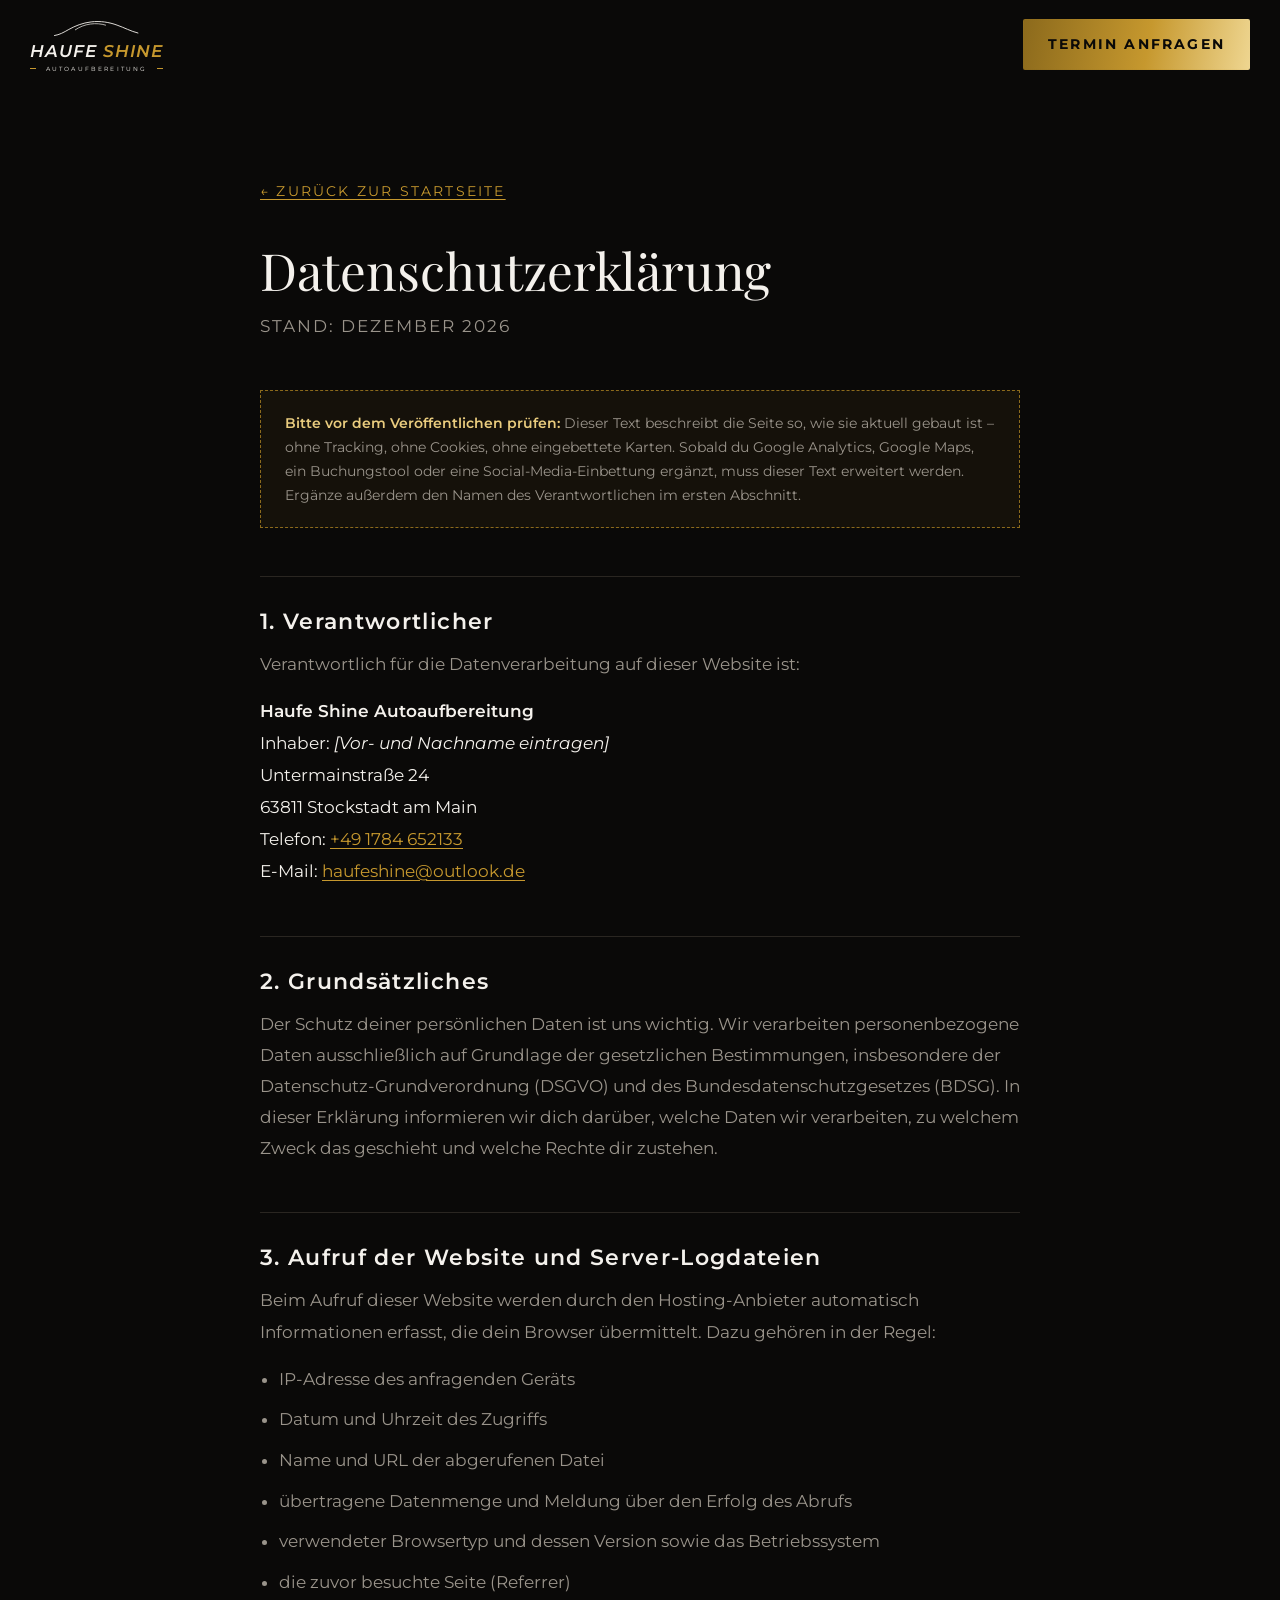
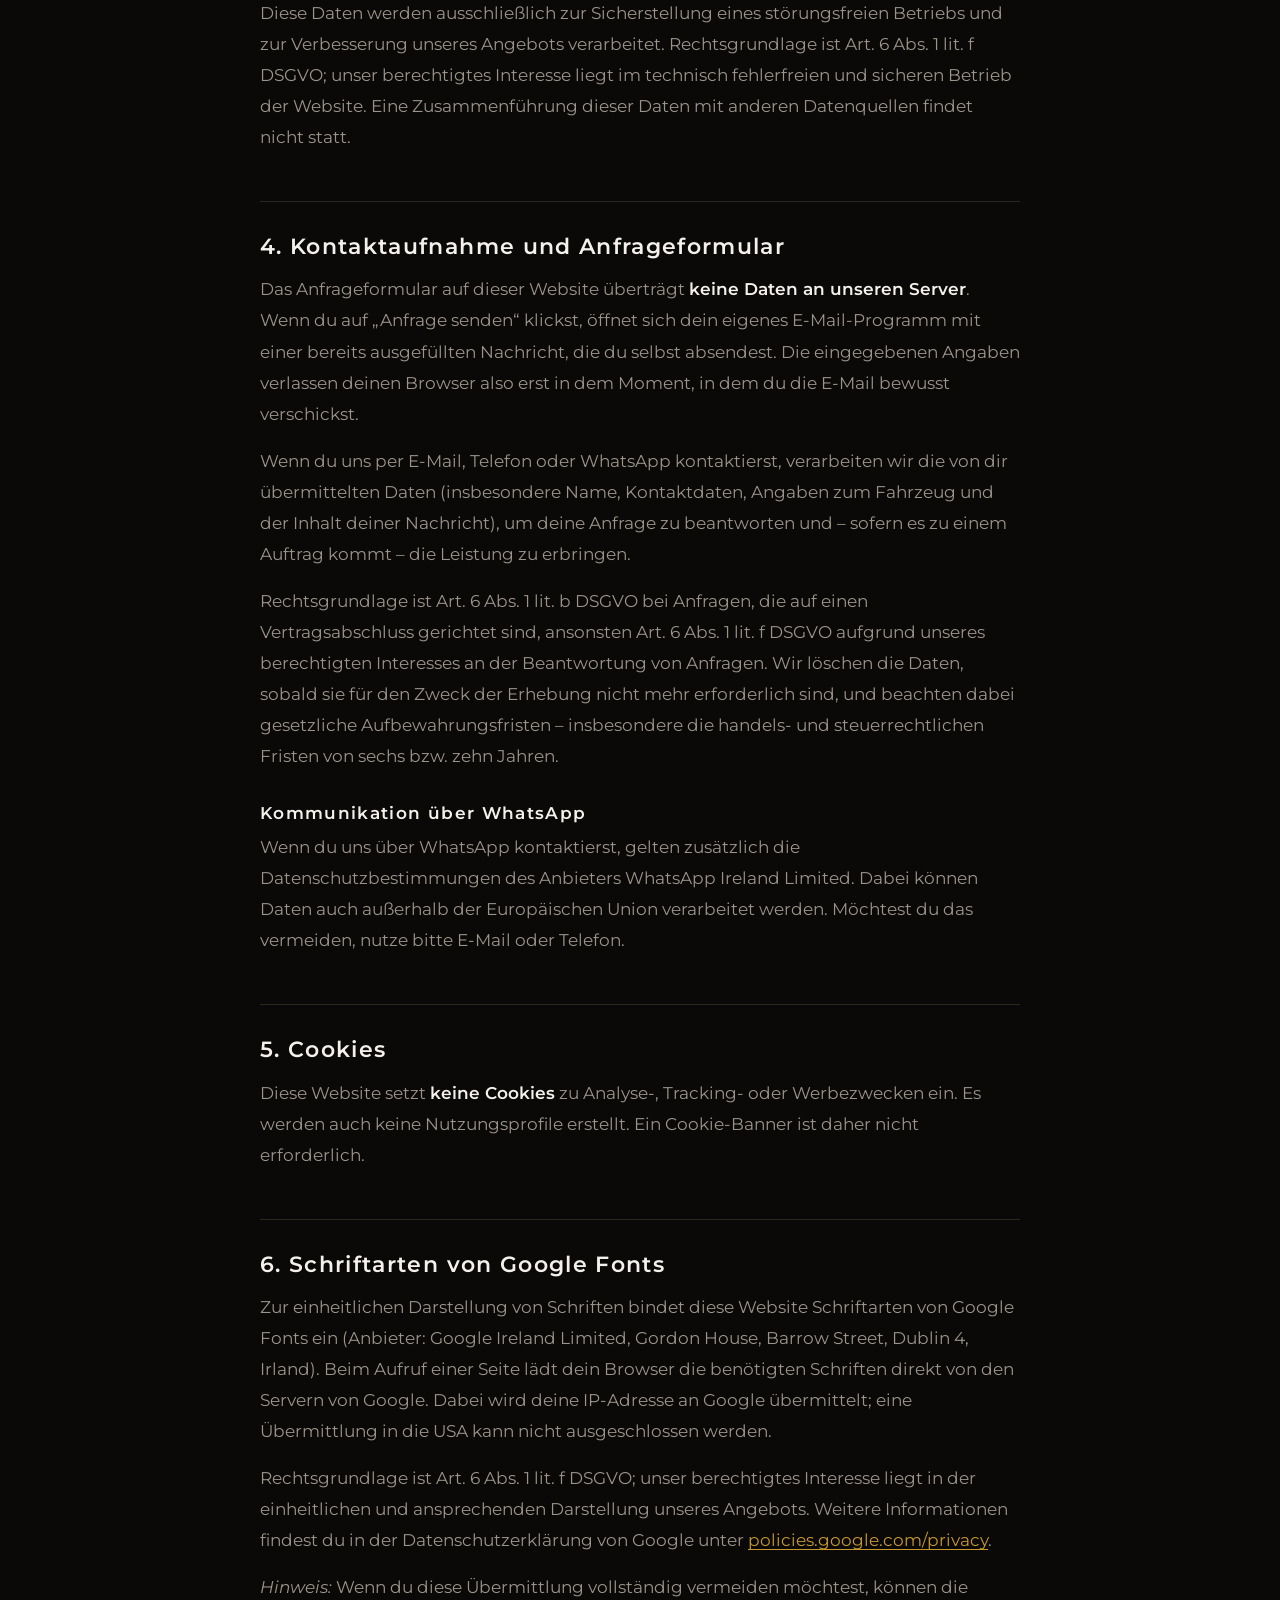
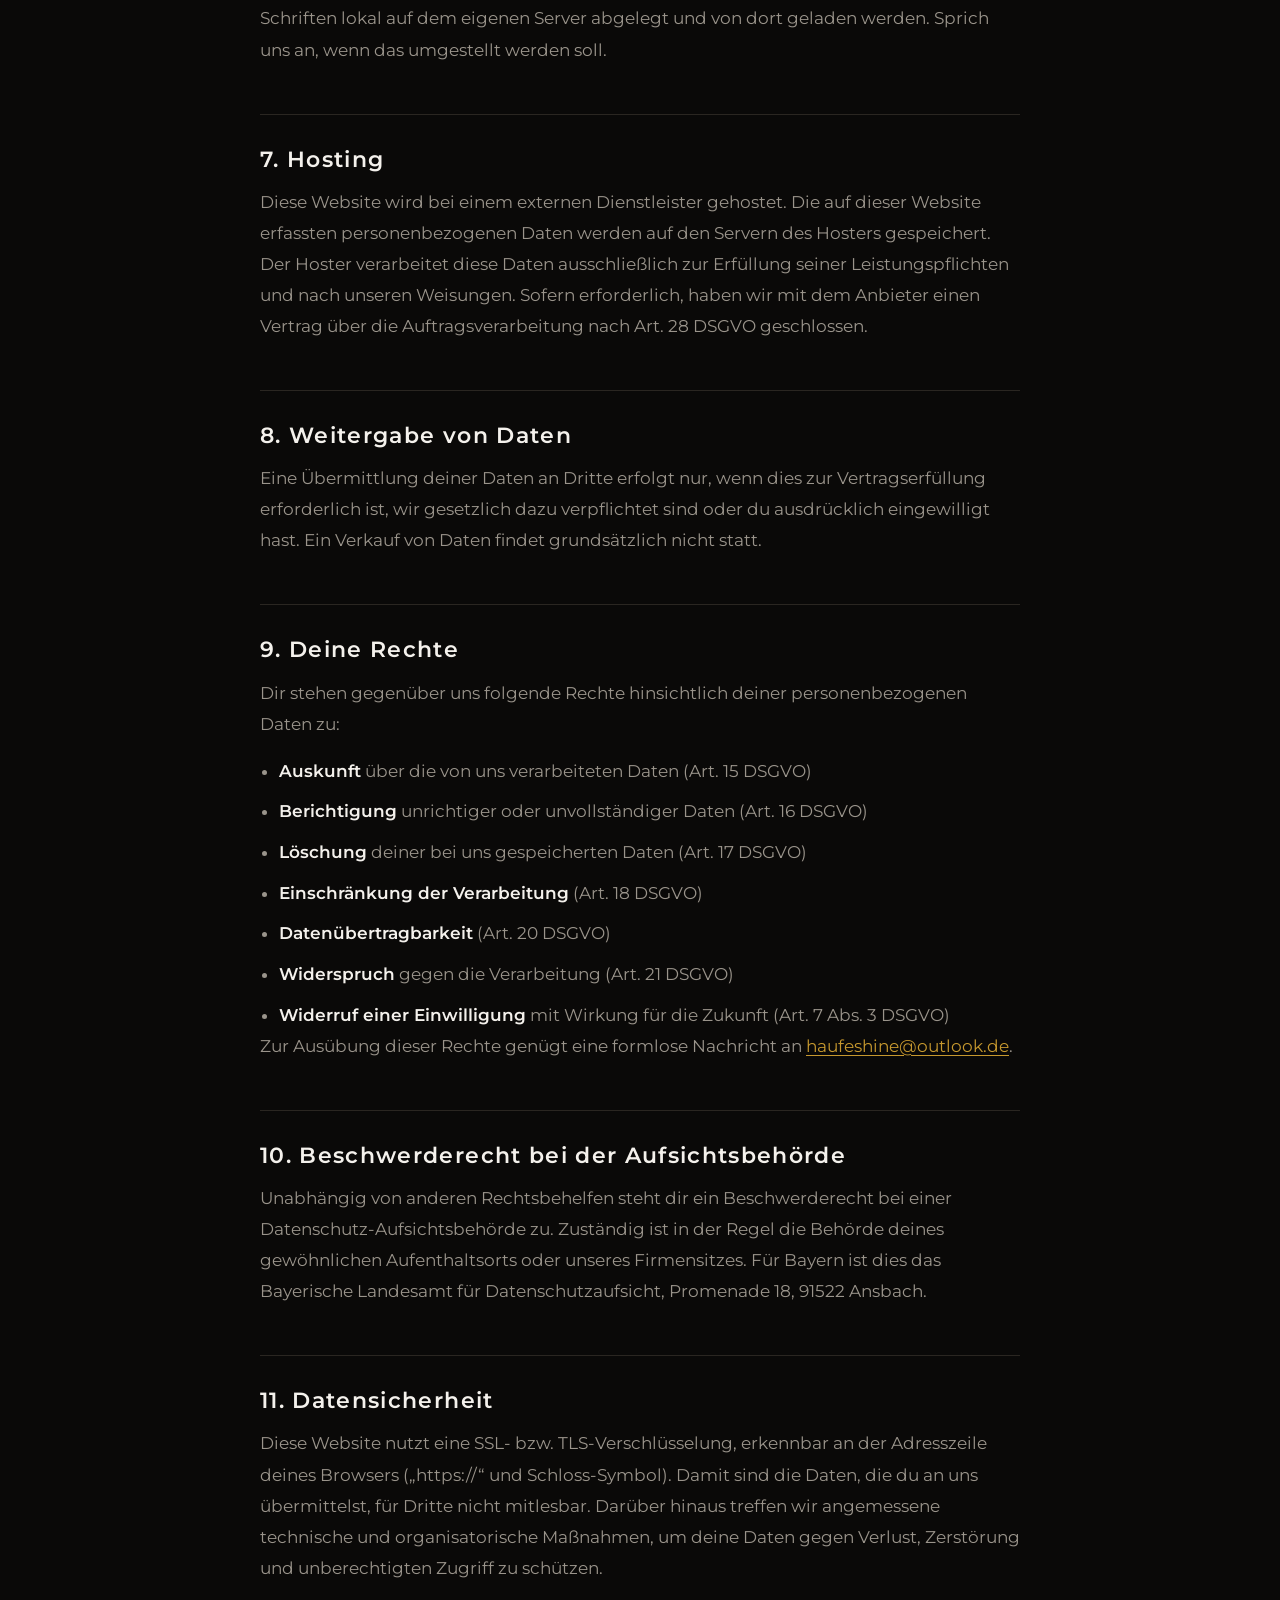
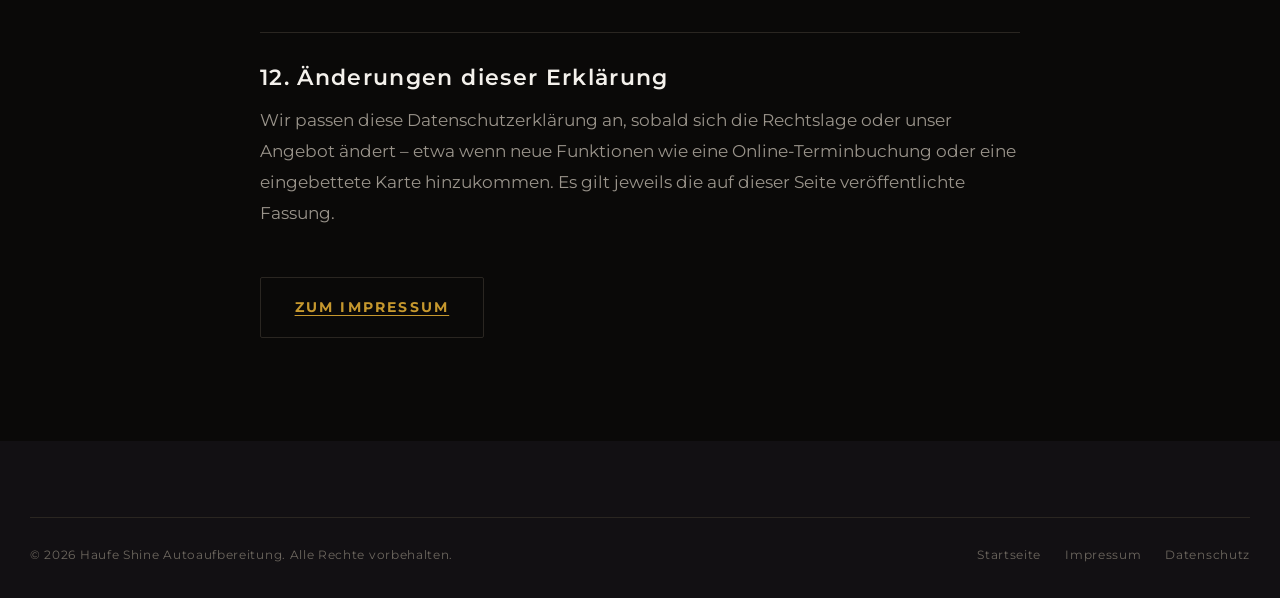
==== datenschutz.html @ 8717079c "Website für Haufe Shine Autoaufbereitung anlegen Statische Seite in Schwarz und Gold, aufgebaut nach" ====
<!DOCTYPE html>
<html lang="de">
<head>
<meta charset="utf-8">
<meta name="viewport" content="width=device-width, initial-scale=1">
<title>Datenschutz – Haufe Shine Autoaufbereitung</title>
<meta name="description" content="Datenschutzerklärung von Haufe Shine Autoaufbereitung: Welche Daten wir erheben, wozu wir sie verwenden und welche Rechte du hast.">
<meta name="robots" content="noindex, follow">
<meta name="theme-color" content="#0a0908">
<link rel="icon" href="assets/img/favicon.svg" type="image/svg+xml">
<link rel="preconnect" href="https://fonts.googleapis.com">
<link rel="preconnect" href="https://fonts.gstatic.com" crossorigin>
<link rel="stylesheet" href="https://fonts.googleapis.com/css2?family=Montserrat:ital,wght@0,300;0,400;0,500;0,600;0,700;1,600&family=Playfair+Display:wght@400;500;600&display=swap">
<link rel="stylesheet" href="assets/css/style.css">
</head>
<body>

<a class="skip-link" href="#hauptinhalt">Zum Inhalt springen</a>

<header class="site-header is-stuck">
  <div class="site-header__inner">
    <a href="index.html" aria-label="Haufe Shine – zur Startseite">
      <span class="wordmark wordmark--sm">
        <svg class="wordmark__car" viewBox="0 0 240 52" fill="none" aria-hidden="true">
          <path d="M4 46c14-2 26-9 40-17 18-10 38-18 62-21 26-3 50 1 72 9 20 7 38 17 58 22" stroke="currentColor" stroke-width="2.5" stroke-linecap="round"/>
          <path d="M62 30c12-8 26-14 42-16 15-2 29-1 42 3" stroke="currentColor" stroke-width="2" stroke-linecap="round"/>
        </svg>
        <span class="wordmark__name">HAUFE <span>SHINE</span></span>
        <span class="wordmark__rule">Autoaufbereitung</span>
      </span>
    </a>
    <div class="header-actions">
      <a class="btn btn--gold" href="index.html#anfrage">Termin anfragen</a>
    </div>
  </div>
</header>

<main class="legal" id="hauptinhalt">
  <div class="legal__inner">

    <a class="back-link" href="index.html">&larr; Zurück zur Startseite</a>

    <h1>Datenschutzerklärung</h1>
    <p class="legal__updated">Stand: <span data-heute>2026</span></p>

    <div class="legal__todo">
      <strong>Bitte vor dem Veröffentlichen prüfen:</strong> Dieser Text beschreibt die Seite so, wie sie aktuell
      gebaut ist – ohne Tracking, ohne Cookies, ohne eingebettete Karten. Sobald du Google Analytics, Google Maps,
      ein Buchungstool oder eine Social-Media-Einbettung ergänzt, muss dieser Text erweitert werden. Ergänze
      außerdem den Namen des Verantwortlichen im ersten Abschnitt.
    </div>

    <h2>1. Verantwortlicher</h2>
    <p>Verantwortlich für die Datenverarbeitung auf dieser Website ist:</p>
    <address>
      <strong>Haufe Shine Autoaufbereitung</strong><br>
      Inhaber: <em>[Vor- und Nachname eintragen]</em><br>
      Untermainstraße 24<br>
      63811 Stockstadt am Main<br>
      Telefon: <a href="tel:+491784652133">+49 1784 652133</a><br>
      E-Mail: <a href="mailto:haufeshine@outlook.de">haufeshine@outlook.de</a>
    </address>

    <h2>2. Grundsätzliches</h2>
    <p>
      Der Schutz deiner persönlichen Daten ist uns wichtig. Wir verarbeiten personenbezogene Daten ausschließlich
      auf Grundlage der gesetzlichen Bestimmungen, insbesondere der Datenschutz-Grundverordnung (DSGVO) und des
      Bundesdatenschutzgesetzes (BDSG). In dieser Erklärung informieren wir dich darüber, welche Daten wir
      verarbeiten, zu welchem Zweck das geschieht und welche Rechte dir zustehen.
    </p>

    <h2>3. Aufruf der Website und Server-Logdateien</h2>
    <p>
      Beim Aufruf dieser Website werden durch den Hosting-Anbieter automatisch Informationen erfasst, die dein
      Browser übermittelt. Dazu gehören in der Regel:
    </p>
    <ul>
      <li>IP-Adresse des anfragenden Geräts</li>
      <li>Datum und Uhrzeit des Zugriffs</li>
      <li>Name und URL der abgerufenen Datei</li>
      <li>übertragene Datenmenge und Meldung über den Erfolg des Abrufs</li>
      <li>verwendeter Browsertyp und dessen Version sowie das Betriebssystem</li>
      <li>die zuvor besuchte Seite (Referrer)</li>
    </ul>
    <p>
      Diese Daten werden ausschließlich zur Sicherstellung eines störungsfreien Betriebs und zur Verbesserung
      unseres Angebots verarbeitet. Rechtsgrundlage ist Art. 6 Abs. 1 lit. f DSGVO; unser berechtigtes Interesse
      liegt im technisch fehlerfreien und sicheren Betrieb der Website. Eine Zusammenführung dieser Daten mit
      anderen Datenquellen findet nicht statt.
    </p>

    <h2>4. Kontaktaufnahme und Anfrageformular</h2>
    <p>
      Das Anfrageformular auf dieser Website überträgt <strong>keine Daten an unseren Server</strong>. Wenn du auf
      „Anfrage senden“ klickst, öffnet sich dein eigenes E-Mail-Programm mit einer bereits ausgefüllten Nachricht,
      die du selbst absendest. Die eingegebenen Angaben verlassen deinen Browser also erst in dem Moment, in dem du
      die E-Mail bewusst verschickst.
    </p>
    <p>
      Wenn du uns per E-Mail, Telefon oder WhatsApp kontaktierst, verarbeiten wir die von dir übermittelten Daten
      (insbesondere Name, Kontaktdaten, Angaben zum Fahrzeug und der Inhalt deiner Nachricht), um deine Anfrage zu
      beantworten und – sofern es zu einem Auftrag kommt – die Leistung zu erbringen.
    </p>
    <p>
      Rechtsgrundlage ist Art. 6 Abs. 1 lit. b DSGVO bei Anfragen, die auf einen Vertragsabschluss gerichtet sind,
      ansonsten Art. 6 Abs. 1 lit. f DSGVO aufgrund unseres berechtigten Interesses an der Beantwortung von
      Anfragen. Wir löschen die Daten, sobald sie für den Zweck der Erhebung nicht mehr erforderlich sind, und
      beachten dabei gesetzliche Aufbewahrungsfristen – insbesondere die handels- und steuerrechtlichen Fristen
      von sechs bzw. zehn Jahren.
    </p>

    <h3>Kommunikation über WhatsApp</h3>
    <p>
      Wenn du uns über WhatsApp kontaktierst, gelten zusätzlich die Datenschutzbestimmungen des Anbieters
      WhatsApp Ireland Limited. Dabei können Daten auch außerhalb der Europäischen Union verarbeitet werden.
      Möchtest du das vermeiden, nutze bitte E-Mail oder Telefon.
    </p>

    <h2>5. Cookies</h2>
    <p>
      Diese Website setzt <strong>keine Cookies</strong> zu Analyse-, Tracking- oder Werbezwecken ein. Es werden
      auch keine Nutzungsprofile erstellt. Ein Cookie-Banner ist daher nicht erforderlich.
    </p>

    <h2>6. Schriftarten von Google Fonts</h2>
    <p>
      Zur einheitlichen Darstellung von Schriften bindet diese Website Schriftarten von Google Fonts ein
      (Anbieter: Google Ireland Limited, Gordon House, Barrow Street, Dublin 4, Irland). Beim Aufruf einer Seite
      lädt dein Browser die benötigten Schriften direkt von den Servern von Google. Dabei wird deine IP-Adresse an
      Google übermittelt; eine Übermittlung in die USA kann nicht ausgeschlossen werden.
    </p>
    <p>
      Rechtsgrundlage ist Art. 6 Abs. 1 lit. f DSGVO; unser berechtigtes Interesse liegt in der einheitlichen
      und ansprechenden Darstellung unseres Angebots. Weitere Informationen findest du in der Datenschutzerklärung
      von Google unter
      <a href="https://policies.google.com/privacy" target="_blank" rel="noopener noreferrer">policies.google.com/privacy</a>.
    </p>
    <p>
      <em>Hinweis:</em> Wenn du diese Übermittlung vollständig vermeiden möchtest, können die Schriften lokal auf
      dem eigenen Server abgelegt und von dort geladen werden. Sprich uns an, wenn das umgestellt werden soll.
    </p>

    <h2>7. Hosting</h2>
    <p>
      Diese Website wird bei einem externen Dienstleister gehostet. Die auf dieser Website erfassten
      personenbezogenen Daten werden auf den Servern des Hosters gespeichert. Der Hoster verarbeitet diese Daten
      ausschließlich zur Erfüllung seiner Leistungspflichten und nach unseren Weisungen. Sofern erforderlich, haben
      wir mit dem Anbieter einen Vertrag über die Auftragsverarbeitung nach Art. 28 DSGVO geschlossen.
    </p>

    <h2>8. Weitergabe von Daten</h2>
    <p>
      Eine Übermittlung deiner Daten an Dritte erfolgt nur, wenn dies zur Vertragserfüllung erforderlich ist, wir
      gesetzlich dazu verpflichtet sind oder du ausdrücklich eingewilligt hast. Ein Verkauf von Daten findet
      grundsätzlich nicht statt.
    </p>

    <h2>9. Deine Rechte</h2>
    <p>Dir stehen gegenüber uns folgende Rechte hinsichtlich deiner personenbezogenen Daten zu:</p>
    <ul>
      <li><strong>Auskunft</strong> über die von uns verarbeiteten Daten (Art. 15 DSGVO)</li>
      <li><strong>Berichtigung</strong> unrichtiger oder unvollständiger Daten (Art. 16 DSGVO)</li>
      <li><strong>Löschung</strong> deiner bei uns gespeicherten Daten (Art. 17 DSGVO)</li>
      <li><strong>Einschränkung der Verarbeitung</strong> (Art. 18 DSGVO)</li>
      <li><strong>Datenübertragbarkeit</strong> (Art. 20 DSGVO)</li>
      <li><strong>Widerspruch</strong> gegen die Verarbeitung (Art. 21 DSGVO)</li>
      <li><strong>Widerruf einer Einwilligung</strong> mit Wirkung für die Zukunft (Art. 7 Abs. 3 DSGVO)</li>
    </ul>
    <p>
      Zur Ausübung dieser Rechte genügt eine formlose Nachricht an
      <a href="mailto:haufeshine@outlook.de">haufeshine@outlook.de</a>.
    </p>

    <h2>10. Beschwerderecht bei der Aufsichtsbehörde</h2>
    <p>
      Unabhängig von anderen Rechtsbehelfen steht dir ein Beschwerderecht bei einer Datenschutz-Aufsichtsbehörde
      zu. Zuständig ist in der Regel die Behörde deines gewöhnlichen Aufenthaltsorts oder unseres Firmensitzes.
      Für Bayern ist dies das Bayerische Landesamt für Datenschutzaufsicht, Promenade 18, 91522 Ansbach.
    </p>

    <h2>11. Datensicherheit</h2>
    <p>
      Diese Website nutzt eine SSL- bzw. TLS-Verschlüsselung, erkennbar an der Adresszeile deines Browsers
      („https://“ und Schloss-Symbol). Damit sind die Daten, die du an uns übermittelst, für Dritte nicht
      mitlesbar. Darüber hinaus treffen wir angemessene technische und organisatorische Maßnahmen, um deine Daten
      gegen Verlust, Zerstörung und unberechtigten Zugriff zu schützen.
    </p>

    <h2>12. Änderungen dieser Erklärung</h2>
    <p>
      Wir passen diese Datenschutzerklärung an, sobald sich die Rechtslage oder unser Angebot ändert – etwa wenn
      neue Funktionen wie eine Online-Terminbuchung oder eine eingebettete Karte hinzukommen. Es gilt jeweils die
      auf dieser Seite veröffentlichte Fassung.
    </p>

    <p style="margin-top: 3rem;">
      <a class="btn btn--ghost" href="impressum.html">Zum Impressum</a>
    </p>

  </div>
</main>

<footer class="site-footer">
  <div class="shell">
    <div class="footer-bottom" style="border-top: 1px solid var(--ink-line);">
      <p>&copy; <span data-jahr>2026</span> Haufe Shine Autoaufbereitung. Alle Rechte vorbehalten.</p>
      <nav aria-label="Rechtliches">
        <a href="index.html">Startseite</a>
        <a href="impressum.html">Impressum</a>
        <a href="datenschutz.html">Datenschutz</a>
      </nav>
    </div>
  </div>
</footer>

<script src="assets/js/main.js" defer></script>
<script>
  document.querySelectorAll("[data-heute]").forEach(function (el) {
    el.textContent = new Date().toLocaleDateString("de-DE", { month: "long", year: "numeric" });
  });
</script>
</body>
</html>
---- assets/css/style.css ----
/* ==========================================================================
   HAUFE SHINE — Autoaufbereitung
   Design-Token, Layout und Komponenten
   ========================================================================== */

/* --------------------------------------------------------------------------
   1. Design-Token
   -------------------------------------------------------------------------- */
:root {
  /* Grundflächen — warmes Tiefschwarz, kein reines #000 */
  --ink:            #0a0908;
  --ink-raised:     #121013;
  --ink-panel:      #17151a;
  --ink-line:       #2a2621;

  /* Gold — die Marke lebt hier */
  --gold:           #c6982e;
  --gold-bright:    #e9cc7e;
  --gold-deep:      #8c6a1c;
  --gold-glow:      rgba(198, 152, 46, 0.28);
  --gold-sheen: linear-gradient(100deg, #8c6a1c 0%, #c6982e 28%, #f0d894 52%, #c6982e 76%, #8c6a1c 100%);

  /* Schrift */
  --paper:          #f4f1ec;
  --muted:          #9a948b;
  --muted-dim:      #6d675f;

  /* Typografie */
  --font-display: "Playfair Display", "Times New Roman", serif;
  --font-sans:    "Montserrat", "Helvetica Neue", Arial, sans-serif;

  --step--1: clamp(0.78rem, 0.75rem + 0.15vw, 0.86rem);
  --step-0:  clamp(0.95rem, 0.91rem + 0.2vw, 1.05rem);
  --step-1:  clamp(1.15rem, 1.05rem + 0.5vw, 1.4rem);
  --step-2:  clamp(1.5rem, 1.3rem + 1vw, 2.1rem);
  --step-3:  clamp(2rem, 1.6rem + 2vw, 3.2rem);
  --step-4:  clamp(2.6rem, 1.9rem + 3.6vw, 5.2rem);

  /* Raster */
  --shell:     min(1220px, 100% - 3rem);
  --shell-narrow: min(760px, 100% - 3rem);
  --radius:    2px;
  --radius-lg: 4px;

  /* Bewegung */
  --ease: cubic-bezier(0.22, 0.61, 0.36, 1);
}

/* Die Marke ist bewusst durchgehend dunkel — ein heller Modus würde die
   Schwarz-Gold-Identität brechen. Deshalb einfarbig, aber vollständig
   explizit gesetzt, damit die Seite auf jedem Untergrund hält. */

/* --------------------------------------------------------------------------
   2. Basis
   -------------------------------------------------------------------------- */
*,
*::before,
*::after { box-sizing: border-box; }

html {
  scroll-behavior: smooth;
  scroll-padding-top: 5.5rem;
  -webkit-text-size-adjust: 100%;
}

body {
  margin: 0;
  background: var(--ink);
  color: var(--paper);
  font-family: var(--font-sans);
  font-size: var(--step-0);
  font-weight: 400;
  line-height: 1.7;
  overflow-x: hidden;
  -webkit-font-smoothing: antialiased;
}

img,
svg,
video { max-width: 100%; display: block; }

a { color: inherit; text-decoration: none; }

button,
input,
select,
textarea {
  font: inherit;
  color: inherit;
}

h1, h2, h3, h4 {
  margin: 0;
  font-weight: 400;
  line-height: 1.08;
  text-wrap: balance;
}

p { margin: 0; }

ul { margin: 0; padding: 0; list-style: none; }

:focus-visible {
  outline: 2px solid var(--gold-bright);
  outline-offset: 3px;
}

::selection {
  background: var(--gold);
  color: var(--ink);
}

/* Nur für Screenreader */
.sr-only {
  position: absolute;
  width: 1px; height: 1px;
  padding: 0; margin: -1px;
  overflow: hidden;
  clip: rect(0 0 0 0);
  white-space: nowrap;
  border: 0;
}

.skip-link {
  position: absolute;
  top: -100px;
  left: 1rem;
  z-index: 200;
  padding: 0.75rem 1.25rem;
  background: var(--gold);
  color: var(--ink);
  font-size: var(--step--1);
  font-weight: 600;
  letter-spacing: 0.08em;
  text-transform: uppercase;
  transition: top 0.2s var(--ease);
}
.skip-link:focus { top: 1rem; }

/* --------------------------------------------------------------------------
   3. Wiederverwendbare Bausteine
   -------------------------------------------------------------------------- */
.shell {
  width: var(--shell);
  margin-inline: auto;
}

.section {
  padding-block: clamp(4.5rem, 9vw, 8.5rem);
  position: relative;
}

.section--tint { background: var(--ink-raised); }

/* Feines Gold-Haar als Sektionsgrenze */
.section--tint::before,
.section--tint::after {
  content: "";
  position: absolute;
  inset-inline: 0;
  height: 1px;
  background: linear-gradient(90deg, transparent, var(--ink-line) 20%, var(--gold-deep) 50%, var(--ink-line) 80%, transparent);
  opacity: 0.6;
}
.section--tint::before { top: 0; }
.section--tint::after  { bottom: 0; }

.eyebrow {
  display: flex;
  align-items: center;
  gap: 0.9rem;
  margin-bottom: 1.4rem;
  color: var(--gold);
  font-size: var(--step--1);
  font-weight: 500;
  letter-spacing: 0.34em;
  text-transform: uppercase;
}

.eyebrow::before {
  content: "";
  width: 2.6rem;
  height: 1px;
  background: var(--gold);
  flex: none;
}

.section-title {
  font-family: var(--font-display);
  font-size: var(--step-3);
  letter-spacing: -0.01em;
}

.section-title em {
  font-style: normal;
  color: var(--gold);
}

.section-intro {
  max-width: 56ch;
  margin-top: 1.4rem;
  color: var(--muted);
}

.section-head {
  margin-bottom: clamp(2.75rem, 5vw, 4.5rem);
}

.lede {
  font-size: var(--step-1);
  line-height: 1.6;
  color: var(--muted);
}

/* Buttons ---------------------------------------------------------------- */
.btn {
  --btn-fg: var(--ink);
  display: inline-flex;
  align-items: center;
  justify-content: center;
  gap: 0.7rem;
  padding: 1.05rem 2.1rem;
  border: 1px solid transparent;
  border-radius: var(--radius);
  background: var(--gold-sheen);
  background-size: 200% 100%;
  color: var(--btn-fg);
  font-size: var(--step--1);
  font-weight: 700;
  letter-spacing: 0.16em;
  text-transform: uppercase;
  cursor: pointer;
  transition: background-position 0.55s var(--ease), transform 0.25s var(--ease), box-shadow 0.35s var(--ease);
}

.btn:hover,
.btn:focus-visible {
  background-position: 100% 0;
  transform: translateY(-2px);
  box-shadow: 0 12px 34px -12px var(--gold-glow);
}

.btn--ghost {
  background: transparent;
  border-color: var(--ink-line);
  color: var(--paper);
}

.btn--ghost:hover,
.btn--ghost:focus-visible {
  border-color: var(--gold);
  color: var(--gold-bright);
  box-shadow: none;
}

.btn--wide { width: 100%; }

.btn svg { width: 1.05em; height: 1.05em; }

/* Hexagon-Icon wie auf dem Flyer ---------------------------------------- */
.hex {
  position: relative;
  display: grid;
  place-items: center;
  width: 3.1rem;
  height: 3.4rem;
  flex: none;
  color: var(--gold);
}

/* Als SVG statt clip-path: eine beschnittene Border verliert ihre Schrägen. */
.hex::before {
  content: "";
  position: absolute;
  inset: 0;
  background-image: url("data:image/svg+xml,%3Csvg xmlns='http://www.w3.org/2000/svg' viewBox='0 0 44 48' preserveAspectRatio='none'%3E%3Cpath d='M22 1 42.4 12.75v22.5L22 47 1.6 35.25v-22.5Z' fill='none' stroke='%238c6a1c' stroke-width='1.4'/%3E%3C/svg%3E");
  background-size: 100% 100%;
  background-repeat: no-repeat;
  transition: opacity 0.3s var(--ease);
}

/* Aktive Variante: helleres Gold mit leichter Füllung */
.hex::after {
  content: "";
  position: absolute;
  inset: 0;
  opacity: 0;
  background-image: url("data:image/svg+xml,%3Csvg xmlns='http://www.w3.org/2000/svg' viewBox='0 0 44 48' preserveAspectRatio='none'%3E%3Cpath d='M22 1 42.4 12.75v22.5L22 47 1.6 35.25v-22.5Z' fill='%23c6982e' fill-opacity='.1' stroke='%23c6982e' stroke-width='1.4'/%3E%3C/svg%3E");
  background-size: 100% 100%;
  background-repeat: no-repeat;
  transition: opacity 0.3s var(--ease);
}

.hex svg {
  position: relative;
  width: 1.4rem;
  height: 1.4rem;
}

/* --------------------------------------------------------------------------
   4. Wortmarke
   -------------------------------------------------------------------------- */
.wordmark {
  display: inline-flex;
  flex-direction: column;
  align-items: center;
  gap: 0.35rem;
  line-height: 1;
}

.wordmark__car {
  width: 100%;
  max-width: 8.5rem;
  height: auto;
  color: var(--paper);
}

.wordmark__name {
  font-family: var(--font-sans);
  font-size: 1.5rem;
  font-weight: 600;
  font-style: italic;
  letter-spacing: 0.06em;
  white-space: nowrap;
}

.wordmark__name span { color: var(--gold); }

.wordmark__rule {
  display: flex;
  align-items: center;
  gap: 0.6rem;
  width: 100%;
  color: var(--paper);
  font-size: 0.5rem;
  font-weight: 400;
  letter-spacing: 0.42em;
  text-transform: uppercase;
  white-space: nowrap;
}

.wordmark__rule::before,
.wordmark__rule::after {
  content: "";
  flex: 1;
  height: 1px;
  background: var(--gold);
}

.wordmark--sm .wordmark__car  { max-width: 5.4rem; }
.wordmark--sm .wordmark__name { font-size: 1.05rem; }
.wordmark--sm .wordmark__rule { font-size: 0.4rem; letter-spacing: 0.34em; }

.wordmark--lg .wordmark__car  { max-width: 13rem; }
.wordmark--lg .wordmark__name { font-size: clamp(1.7rem, 1.2rem + 1.8vw, 2.6rem); }
.wordmark--lg .wordmark__rule { font-size: clamp(0.5rem, 0.42rem + 0.25vw, 0.66rem); }

/* --------------------------------------------------------------------------
   5. Kopfzeile
   -------------------------------------------------------------------------- */
.site-header {
  position: fixed;
  inset-inline: 0;
  top: 0;
  z-index: 100;
  transition: background 0.4s var(--ease), border-color 0.4s var(--ease), backdrop-filter 0.4s var(--ease);
  border-bottom: 1px solid transparent;
}

.site-header.is-stuck {
  background: rgba(10, 9, 8, 0.86);
  backdrop-filter: blur(14px);
  border-bottom-color: var(--ink-line);
}

.site-header__inner {
  display: flex;
  align-items: center;
  justify-content: space-between;
  gap: 2rem;
  width: var(--shell);
  margin-inline: auto;
  padding-block: 1.1rem;
}

.nav {
  display: flex;
  align-items: center;
  gap: clamp(1.2rem, 2.2vw, 2.4rem);
}

.nav a {
  position: relative;
  padding-block: 0.35rem;
  font-size: var(--step--1);
  font-weight: 500;
  letter-spacing: 0.14em;
  text-transform: uppercase;
  white-space: nowrap;
  color: var(--muted);
  transition: color 0.25s var(--ease);
}

.nav a::after {
  content: "";
  position: absolute;
  left: 0;
  bottom: 0;
  width: 100%;
  height: 1px;
  background: var(--gold);
  transform: scaleX(0);
  transform-origin: left;
  transition: transform 0.35s var(--ease);
}

.nav a:hover,
.nav a:focus-visible,
.nav a.is-active { color: var(--paper); }

.nav a:hover::after,
.nav a:focus-visible::after,
.nav a.is-active::after { transform: scaleX(1); }

.header-actions {
  display: flex;
  align-items: center;
  gap: 1rem;
}

.header-actions .btn { padding: 0.8rem 1.5rem; }

/* Der CTA in der Navigation ist nur im mobilen Panel nötig */
.nav [data-nav-cta] { display: none; }

.nav-toggle {
  display: none;
  width: 2.9rem;
  height: 2.9rem;
  padding: 0;
  border: 1px solid var(--ink-line);
  border-radius: var(--radius);
  background: transparent;
  cursor: pointer;
}

.nav-toggle span {
  display: block;
  width: 1.15rem;
  height: 1px;
  margin: 0.28rem auto;
  background: var(--paper);
  transition: transform 0.3s var(--ease), opacity 0.2s var(--ease);
}

.nav-toggle[aria-expanded="true"] span:nth-child(1) { transform: translateY(0.29rem) rotate(45deg); }
.nav-toggle[aria-expanded="true"] span:nth-child(2) { opacity: 0; }
.nav-toggle[aria-expanded="true"] span:nth-child(3) { transform: translateY(-0.29rem) rotate(-45deg); }

/* --------------------------------------------------------------------------
   6. Hero
   -------------------------------------------------------------------------- */
.hero {
  position: relative;
  display: flex;
  align-items: center;
  min-height: 100svh;
  padding-block: 9rem 4rem;
  overflow: hidden;
  background: radial-gradient(120% 90% at 78% 42%, #1d1a17 0%, #0d0b0a 46%, var(--ink) 100%);
}

/* Zwei Studio-Lichtstreifen im Hintergrund — wie auf dem Flyer */
.hero__lights {
  position: absolute;
  inset: 0;
  pointer-events: none;
  overflow: hidden;
}

.hero__lights i {
  position: absolute;
  top: -12%;
  width: 5px;
  height: 78%;
  background: linear-gradient(180deg, transparent, #fffdf6 14%, #fffdf6 82%, transparent);
  filter: blur(2px);
  opacity: 0.5;
  animation: light-in 1.8s var(--ease) both;
}

.hero__lights i::after {
  content: "";
  position: absolute;
  inset: -2rem -3.5rem;
  background: radial-gradient(closest-side, rgba(255, 246, 214, 0.16), transparent 72%);
}

.hero__lights i:nth-child(1) { left: 62%; animation-delay: 0.15s; }
.hero__lights i:nth-child(2) { left: 71%; height: 62%; opacity: 0.34; animation-delay: 0.35s; }

@keyframes light-in {
  from { opacity: 0; transform: scaleY(0.2); }
}

/* Fahrzeugbild rechts, weich in den Hintergrund geblendet */
.hero__vehicle {
  position: absolute;
  right: -6%;
  bottom: 0;
  width: min(62%, 900px);
  z-index: 1;
  pointer-events: none;
  -webkit-mask-image: linear-gradient(100deg, transparent 0%, #000 34%, #000 100%);
          mask-image: linear-gradient(100deg, transparent 0%, #000 34%, #000 100%);
}

.hero__inner {
  position: relative;
  z-index: 2;
  width: var(--shell);
  margin-inline: auto;
}

.hero__copy { max-width: 42rem; }

.hero__mark { margin-bottom: clamp(2rem, 4vw, 3.4rem); }

.hero h1 {
  font-family: var(--font-display);
  font-size: var(--step-4);
  letter-spacing: 0.005em;
  line-height: 0.98;
  text-transform: uppercase;
}

.hero h1 .line { display: block; }
.hero h1 .line--gold { color: var(--gold); }

.hero__rule {
  width: 4.5rem;
  height: 2px;
  margin-block: clamp(1.6rem, 3vw, 2.4rem);
  background: var(--gold);
}

.hero__claim {
  max-width: 34ch;
  color: var(--paper);
  font-size: var(--step-1);
  font-weight: 300;
  letter-spacing: 0.1em;
  line-height: 1.55;
  text-transform: uppercase;
}

.hero__cta {
  display: flex;
  flex-wrap: wrap;
  gap: 1rem;
  margin-top: clamp(2.2rem, 4vw, 3.2rem);
}

/* Kennzahlen unter dem Hero */
.hero__facts {
  display: flex;
  flex-wrap: wrap;
  gap: clamp(1.75rem, 4vw, 3.5rem);
  margin-top: clamp(2.8rem, 5vw, 4.5rem);
  padding-top: clamp(1.75rem, 3vw, 2.5rem);
  border-top: 1px solid var(--ink-line);
}

.hero__facts div { line-height: 1.3; }

.hero__facts dt {
  color: var(--muted);
  font-size: var(--step--1);
  letter-spacing: 0.16em;
  text-transform: uppercase;
}

.hero__facts dd {
  margin: 0.35rem 0 0;
  color: var(--gold-bright);
  font-family: var(--font-display);
  font-size: var(--step-2);
  font-variant-numeric: tabular-nums;
}

.scroll-hint {
  position: absolute;
  left: 50%;
  bottom: 1.75rem;
  z-index: 2;
  display: flex;
  flex-direction: column;
  align-items: center;
  gap: 0.7rem;
  color: var(--muted-dim);
  font-size: 0.62rem;
  letter-spacing: 0.3em;
  text-transform: uppercase;
  transform: translateX(-50%);
}

.scroll-hint::after {
  content: "";
  width: 1px;
  height: 2.6rem;
  background: linear-gradient(180deg, var(--gold), transparent);
  animation: drift 2.4s var(--ease) infinite;
}

@keyframes drift {
  0%, 100% { transform: scaleY(0.45); transform-origin: top; opacity: 0.5; }
  50%      { transform: scaleY(1);    transform-origin: top; opacity: 1; }
}

/* --------------------------------------------------------------------------
   7. Laufband
   -------------------------------------------------------------------------- */
.marquee {
  padding-block: 1.5rem;
  border-block: 1px solid var(--ink-line);
  background: var(--ink-raised);
  overflow: hidden;
  -webkit-mask-image: linear-gradient(90deg, transparent, #000 8%, #000 92%, transparent);
          mask-image: linear-gradient(90deg, transparent, #000 8%, #000 92%, transparent);
}

.marquee__track {
  display: flex;
  width: max-content;
  animation: slide 38s linear infinite;
}

.marquee__track span {
  display: flex;
  align-items: center;
  gap: 3.5rem;
  padding-right: 3.5rem;
  color: var(--muted-dim);
  font-size: var(--step--1);
  letter-spacing: 0.28em;
  text-transform: uppercase;
  white-space: nowrap;
}

.marquee__track span::after {
  content: "";
  width: 5px;
  height: 5px;
  background: var(--gold);
  transform: rotate(45deg);
}

@keyframes slide {
  to { transform: translateX(-50%); }
}

/* --------------------------------------------------------------------------
   8. Leistungen
   -------------------------------------------------------------------------- */
.services {
  display: grid;
  grid-template-columns: repeat(auto-fit, minmax(min(100%, 19rem), 1fr));
  gap: 1px;
  background: var(--ink-line);
  border: 1px solid var(--ink-line);
}

.service {
  display: flex;
  flex-direction: column;
  gap: 1.25rem;
  padding: clamp(1.9rem, 3vw, 2.8rem);
  background: var(--ink);
  transition: background 0.4s var(--ease);
}

.service:hover { background: var(--ink-panel); }
.service:hover .hex::after { opacity: 1; }

.service h3 {
  font-family: var(--font-sans);
  font-size: var(--step-0);
  font-weight: 600;
  letter-spacing: 0.14em;
  text-transform: uppercase;
}

.service p {
  color: var(--muted);
  font-size: var(--step--1);
  line-height: 1.75;
}

.service__list {
  display: flex;
  flex-direction: column;
  gap: 0.5rem;
  margin-top: auto;
  padding-top: 1.25rem;
  border-top: 1px solid var(--ink-line);
  color: var(--muted-dim);
  font-size: var(--step--1);
}

.service__list li {
  display: flex;
  align-items: baseline;
  gap: 0.7rem;
}

.service__list li::before {
  content: "";
  width: 4px;
  height: 4px;
  flex: none;
  background: var(--gold-deep);
  transform: rotate(45deg);
}

/* --------------------------------------------------------------------------
   9. Ablauf
   -------------------------------------------------------------------------- */
.steps {
  display: grid;
  grid-template-columns: repeat(auto-fit, minmax(min(100%, 15rem), 1fr));
  gap: clamp(2rem, 4vw, 3rem);
  counter-reset: step;
}

.step { position: relative; padding-top: 2.5rem; }

.step::before {
  counter-increment: step;
  content: counter(step, decimal-leading-zero);
  position: absolute;
  top: 0;
  left: 0;
  color: var(--gold-deep);
  font-family: var(--font-display);
  font-size: var(--step-2);
  font-variant-numeric: tabular-nums;
  line-height: 1;
}

.step::after {
  content: "";
  position: absolute;
  top: 0.6rem;
  left: 3.4rem;
  right: -1.5rem;
  height: 1px;
  background: var(--ink-line);
}

.step:last-child::after { display: none; }

.step h3 {
  margin-bottom: 0.65rem;
  font-family: var(--font-sans);
  font-size: var(--step-0);
  font-weight: 600;
  letter-spacing: 0.13em;
  text-transform: uppercase;
}

.step p {
  color: var(--muted);
  font-size: var(--step--1);
  line-height: 1.75;
}

/* --------------------------------------------------------------------------
   10. Projekte
   -------------------------------------------------------------------------- */
.filters {
  display: flex;
  flex-wrap: wrap;
  gap: 0.6rem;
  margin-bottom: 2.5rem;
}

.filter {
  padding: 0.6rem 1.35rem;
  border: 1px solid var(--ink-line);
  border-radius: var(--radius);
  background: transparent;
  color: var(--muted);
  font-size: var(--step--1);
  font-weight: 500;
  letter-spacing: 0.14em;
  text-transform: uppercase;
  cursor: pointer;
  transition: color 0.25s var(--ease), border-color 0.25s var(--ease), background 0.25s var(--ease);
}

.filter:hover { color: var(--paper); border-color: var(--gold-deep); }

.filter[aria-pressed="true"] {
  background: rgba(198, 152, 46, 0.1);
  border-color: var(--gold);
  color: var(--gold-bright);
}

.projects {
  display: grid;
  grid-template-columns: repeat(auto-fill, minmax(min(100%, 20rem), 1fr));
  gap: 1.5rem;
}

.project {
  position: relative;
  display: flex;
  flex-direction: column;
  border: 1px solid var(--ink-line);
  background: var(--ink-raised);
  overflow: hidden;
  transition: border-color 0.35s var(--ease), transform 0.35s var(--ease);
}

.project:hover {
  border-color: var(--gold-deep);
  transform: translateY(-4px);
}

.project[hidden] { display: none; }

.project__media {
  position: relative;
  aspect-ratio: 4 / 3;
  background: var(--ink-panel);
  overflow: hidden;
}

.project__media img {
  width: 100%;
  height: 100%;
  object-fit: cover;
  transition: transform 0.7s var(--ease), filter 0.5s var(--ease);
}

.project:hover .project__media img { transform: scale(1.05); }

.project__tag {
  position: absolute;
  top: 0.9rem;
  left: 0.9rem;
  z-index: 2;
  padding: 0.35rem 0.8rem;
  background: rgba(10, 9, 8, 0.82);
  border: 1px solid var(--gold-deep);
  color: var(--gold-bright);
  font-size: 0.65rem;
  font-weight: 600;
  letter-spacing: 0.18em;
  text-transform: uppercase;
  backdrop-filter: blur(6px);
}

.project__body {
  display: flex;
  flex-direction: column;
  gap: 0.55rem;
  padding: 1.4rem 1.5rem 1.6rem;
}

.project__body h3 {
  font-family: var(--font-display);
  font-size: var(--step-1);
}

.project__body p {
  color: var(--muted);
  font-size: var(--step--1);
  line-height: 1.7;
}

.project__meta {
  display: flex;
  flex-wrap: wrap;
  gap: 0.5rem 1.25rem;
  margin-top: 0.7rem;
  padding-top: 0.9rem;
  border-top: 1px solid var(--ink-line);
  color: var(--muted-dim);
  font-size: 0.7rem;
  letter-spacing: 0.14em;
  text-transform: uppercase;
}

/* Vorher/Nachher-Schieber ------------------------------------------------ */
.compare {
  position: relative;
  aspect-ratio: 16 / 10;
  border: 1px solid var(--ink-line);
  background: var(--ink-panel);
  overflow: hidden;
  touch-action: none;
  user-select: none;
}

.compare img {
  position: absolute;
  inset: 0;
  width: 100%;
  height: 100%;
  object-fit: cover;
}

.compare__after {
  clip-path: inset(0 0 0 var(--pos, 50%));
}

.compare__handle {
  position: absolute;
  top: 0;
  bottom: 0;
  left: var(--pos, 50%);
  z-index: 3;
  width: 2px;
  margin-left: -1px;
  background: var(--gold);
  cursor: ew-resize;
}

.compare__handle::after {
  content: "";
  position: absolute;
  top: 50%;
  left: 50%;
  width: 2.75rem;
  height: 2.75rem;
  border: 1px solid var(--gold);
  border-radius: 50%;
  background: rgba(10, 9, 8, 0.75);
  backdrop-filter: blur(4px);
  transform: translate(-50%, -50%);
}

.compare__handle::before {
  content: "‹ ›";
  position: absolute;
  top: 50%;
  left: 50%;
  z-index: 1;
  color: var(--gold-bright);
  font-size: 0.9rem;
  letter-spacing: 0.1em;
  white-space: nowrap;
  transform: translate(-50%, -50%);
}

.compare__label {
  position: absolute;
  bottom: 0.9rem;
  z-index: 2;
  padding: 0.3rem 0.75rem;
  background: rgba(10, 9, 8, 0.8);
  border: 1px solid var(--ink-line);
  color: var(--muted);
  font-size: 0.65rem;
  letter-spacing: 0.2em;
  text-transform: uppercase;
}

.compare__label--before { left: 0.9rem; }
.compare__label--after  { right: 0.9rem; color: var(--gold-bright); border-color: var(--gold-deep); }

.compare-wrap {
  display: grid;
  grid-template-columns: minmax(0, 1.35fr) minmax(0, 1fr);
  gap: clamp(2rem, 4vw, 3.5rem);
  align-items: center;
}

/* --------------------------------------------------------------------------
   11. Preise
   -------------------------------------------------------------------------- */
.plans {
  display: grid;
  grid-template-columns: repeat(auto-fit, minmax(min(100%, 18rem), 1fr));
  gap: 1.5rem;
  align-items: start;
}

.plan {
  position: relative;
  display: flex;
  flex-direction: column;
  gap: 1.5rem;
  padding: clamp(2rem, 3vw, 2.75rem) clamp(1.6rem, 2.5vw, 2.25rem);
  border: 1px solid var(--ink-line);
  background: var(--ink);
  transition: border-color 0.35s var(--ease);
}

.plan:hover { border-color: var(--gold-deep); }

.plan--featured {
  border-color: var(--gold);
  background: linear-gradient(180deg, rgba(198, 152, 46, 0.07), transparent 42%), var(--ink);
}

.plan__flag {
  position: absolute;
  top: -1px;
  right: -1px;
  padding: 0.35rem 0.9rem;
  background: var(--gold-sheen);
  color: var(--ink);
  font-size: 0.62rem;
  font-weight: 700;
  letter-spacing: 0.18em;
  text-transform: uppercase;
}

.plan h3 {
  font-family: var(--font-display);
  font-size: var(--step-2);
}

.plan__for {
  color: var(--muted-dim);
  font-size: var(--step--1);
  letter-spacing: 0.1em;
}

.plan__price {
  display: flex;
  align-items: baseline;
  gap: 0.4rem;
  padding-block: 1.25rem;
  border-block: 1px solid var(--ink-line);
  color: var(--gold-bright);
  font-family: var(--font-display);
  font-size: var(--step-3);
  font-variant-numeric: tabular-nums;
  line-height: 1;
}

.plan__price small {
  color: var(--muted-dim);
  font-family: var(--font-sans);
  font-size: var(--step--1);
  font-weight: 400;
  letter-spacing: 0.08em;
}

.plan__features {
  display: flex;
  flex-direction: column;
  gap: 0.75rem;
  font-size: var(--step--1);
  color: var(--muted);
}

.plan__features li {
  display: flex;
  align-items: baseline;
  gap: 0.75rem;
  line-height: 1.6;
}

.plan__features li::before {
  content: "✓";
  flex: none;
  color: var(--gold);
  font-size: 0.8em;
}

.plan__duration {
  display: flex;
  justify-content: space-between;
  gap: 1rem;
  color: var(--muted-dim);
  font-size: 0.7rem;
  letter-spacing: 0.14em;
  text-transform: uppercase;
}

.plan .btn { margin-top: auto; }

.price-note {
  max-width: 70ch;
  margin-top: 2.5rem;
  padding: 1.4rem 1.6rem;
  border: 1px solid var(--ink-line);
  border-left: 2px solid var(--gold);
  background: var(--ink-raised);
  color: var(--muted);
  font-size: var(--step--1);
  line-height: 1.75;
}

/* Zusatzleistungen als Tabelle */
.addons {
  width: 100%;
  margin-top: 3rem;
  border-collapse: collapse;
  font-size: var(--step--1);
}

.addons caption {
  margin-bottom: 1.1rem;
  color: var(--gold);
  font-size: var(--step--1);
  font-weight: 500;
  letter-spacing: 0.24em;
  text-align: left;
  text-transform: uppercase;
}

.addons th,
.addons td {
  padding: 0.95rem 1rem;
  border-bottom: 1px solid var(--ink-line);
  text-align: left;
}

.addons th {
  color: var(--muted-dim);
  font-weight: 500;
  font-size: 0.7rem;
  letter-spacing: 0.16em;
  text-transform: uppercase;
}

.addons td { color: var(--muted); }
.addons td:last-child {
  color: var(--gold-bright);
  font-variant-numeric: tabular-nums;
  text-align: right;
  white-space: nowrap;
}

.table-scroll { overflow-x: auto; }

/* --------------------------------------------------------------------------
   12. Über / Vertrauen
   -------------------------------------------------------------------------- */
.about {
  display: grid;
  grid-template-columns: minmax(0, 1fr) minmax(0, 1fr);
  gap: clamp(2.5rem, 5vw, 5rem);
  align-items: center;
}

.trust {
  display: grid;
  grid-template-columns: repeat(auto-fit, minmax(min(100%, 12rem), 1fr));
  gap: 1px;
  margin-top: 2.5rem;
  background: var(--ink-line);
  border: 1px solid var(--ink-line);
}

.trust div {
  padding: 1.5rem 1.4rem;
  background: var(--ink);
}

.trust dt {
  color: var(--gold-bright);
  font-family: var(--font-display);
  font-size: var(--step-2);
  font-variant-numeric: tabular-nums;
  line-height: 1;
}

.trust dd {
  margin: 0.55rem 0 0;
  color: var(--muted);
  font-size: 0.72rem;
  letter-spacing: 0.16em;
  text-transform: uppercase;
}

/* Siegel wie auf dem Flyer */
.seal {
  display: flex;
  flex-direction: column;
  align-items: center;
  gap: 1rem;
  padding: clamp(2rem, 4vw, 3rem);
  border: 1px solid var(--gold-deep);
  text-align: center;
}

.seal svg { width: 3.25rem; height: 3.25rem; color: var(--gold); }

.seal strong {
  display: block;
  color: var(--gold);
  font-weight: 500;
  font-size: var(--step-0);
  letter-spacing: 0.16em;
  text-transform: uppercase;
}

.seal span {
  color: var(--paper);
  font-size: var(--step-0);
  letter-spacing: 0.16em;
  text-transform: uppercase;
}

/* Stimmen */
.quotes {
  display: grid;
  grid-template-columns: repeat(auto-fit, minmax(min(100%, 18rem), 1fr));
  gap: 1.5rem;
}

.quote {
  display: flex;
  flex-direction: column;
  gap: 1.1rem;
  padding: clamp(1.75rem, 3vw, 2.4rem);
  border: 1px solid var(--ink-line);
  background: var(--ink);
}

.quote__stars {
  color: var(--gold);
  font-size: 0.85rem;
  letter-spacing: 0.3em;
}

.quote blockquote {
  margin: 0;
  color: var(--paper);
  font-family: var(--font-display);
  font-size: var(--step-1);
  line-height: 1.5;
}

.quote figcaption {
  margin-top: auto;
  color: var(--muted-dim);
  font-size: 0.72rem;
  letter-spacing: 0.16em;
  text-transform: uppercase;
}

/* --------------------------------------------------------------------------
   13. Anfrageformular
   -------------------------------------------------------------------------- */
.contact-grid {
  display: grid;
  grid-template-columns: minmax(0, 1fr) minmax(0, 1.15fr);
  gap: clamp(2.5rem, 5vw, 4.5rem);
  align-items: start;
}

.contact-list {
  display: flex;
  flex-direction: column;
  gap: 0.25rem;
  margin-top: 2.5rem;
}

.contact-list a,
.contact-list div {
  display: flex;
  align-items: center;
  gap: 1.1rem;
  padding-block: 1.1rem;
  border-bottom: 1px solid var(--ink-line);
  transition: color 0.25s var(--ease);
}

.contact-list a:hover .hex::after,
.contact-list a:focus-visible .hex::after { opacity: 1; }

.contact-list span {
  display: block;
  color: var(--muted-dim);
  font-size: 0.68rem;
  letter-spacing: 0.2em;
  text-transform: uppercase;
}

/* Nur das Label darüber ist versal — der Wert bleibt, wie er geschrieben wird. */
.contact-list strong {
  display: block;
  margin-top: 0.15rem;
  font-weight: 500;
  font-size: var(--step-0);
  letter-spacing: 0.03em;
  text-transform: none;
}

.form {
  display: grid;
  gap: 1.4rem;
  padding: clamp(1.75rem, 3.5vw, 3rem);
  border: 1px solid var(--ink-line);
  background: var(--ink-raised);
}

.form__row {
  display: grid;
  grid-template-columns: repeat(auto-fit, minmax(min(100%, 13rem), 1fr));
  gap: 1.4rem;
}

.field { display: flex; flex-direction: column; gap: 0.55rem; }

.field label {
  color: var(--muted);
  font-size: 0.7rem;
  font-weight: 500;
  letter-spacing: 0.18em;
  text-transform: uppercase;
}

.field label .req { color: var(--gold); }

.field input,
.field select,
.field textarea {
  width: 100%;
  padding: 0.9rem 1rem;
  border: 1px solid var(--ink-line);
  border-radius: var(--radius);
  background: var(--ink);
  color: var(--paper);
  font-size: var(--step-0);
  transition: border-color 0.25s var(--ease), background 0.25s var(--ease);
}

.field textarea { min-height: 8rem; resize: vertical; }

.field select {
  appearance: none;
  background-image: linear-gradient(45deg, transparent 50%, var(--gold) 50%), linear-gradient(135deg, var(--gold) 50%, transparent 50%);
  background-position: calc(100% - 1.15rem) 1.35rem, calc(100% - 0.8rem) 1.35rem;
  background-size: 6px 6px;
  background-repeat: no-repeat;
  padding-right: 2.75rem;
}

.field input:hover,
.field select:hover,
.field textarea:hover { border-color: var(--gold-deep); }

.field input:focus,
.field select:focus,
.field textarea:focus {
  outline: none;
  border-color: var(--gold);
  background: var(--ink-panel);
}

.field input::placeholder,
.field textarea::placeholder { color: var(--muted-dim); }

.field__error {
  color: #e0794f;
  font-size: 0.72rem;
  letter-spacing: 0.04em;
  min-height: 0;
}

.field.is-invalid input,
.field.is-invalid select,
.field.is-invalid textarea { border-color: #e0794f; }

/* Auswahl der Leistungen als Chips */
.chips {
  display: flex;
  flex-wrap: wrap;
  gap: 0.55rem;
}

.chip input {
  position: absolute;
  opacity: 0;
  width: 0;
  height: 0;
}

.chip span {
  display: block;
  padding: 0.6rem 1.1rem;
  border: 1px solid var(--ink-line);
  border-radius: var(--radius);
  color: var(--muted);
  font-size: 0.72rem;
  letter-spacing: 0.12em;
  text-transform: uppercase;
  cursor: pointer;
  transition: color 0.25s var(--ease), border-color 0.25s var(--ease), background 0.25s var(--ease);
}

.chip span:hover { border-color: var(--gold-deep); color: var(--paper); }

.chip input:checked + span {
  border-color: var(--gold);
  background: rgba(198, 152, 46, 0.12);
  color: var(--gold-bright);
}

.chip input:focus-visible + span {
  outline: 2px solid var(--gold-bright);
  outline-offset: 2px;
}

.consent {
  display: flex;
  align-items: flex-start;
  gap: 0.85rem;
  color: var(--muted);
  font-size: 0.78rem;
  line-height: 1.6;
}

.consent input {
  width: 1.05rem;
  height: 1.05rem;
  margin-top: 0.28rem;
  flex: none;
  accent-color: var(--gold);
}

.consent a { color: var(--gold); text-decoration: underline; text-underline-offset: 3px; }

.form__note {
  color: var(--muted-dim);
  font-size: 0.72rem;
  line-height: 1.6;
}

.form__status {
  padding: 1rem 1.2rem;
  border: 1px solid var(--gold-deep);
  background: rgba(198, 152, 46, 0.08);
  color: var(--gold-bright);
  font-size: var(--step--1);
  line-height: 1.6;
}

.form__status[hidden] { display: none; }

/* Honigtopf gegen Spam */
.honey {
  position: absolute;
  left: -9999px;
  opacity: 0;
}

/* --------------------------------------------------------------------------
   14. Häufige Fragen
   -------------------------------------------------------------------------- */
.faq {
  display: grid;
  gap: 1px;
  background: var(--ink-line);
  border-block: 1px solid var(--ink-line);
}

.faq details { background: var(--ink); }

.faq summary {
  display: flex;
  align-items: center;
  justify-content: space-between;
  gap: 1.5rem;
  padding: 1.4rem clamp(1rem, 2vw, 1.75rem);
  cursor: pointer;
  font-size: var(--step-0);
  font-weight: 500;
  letter-spacing: 0.04em;
  list-style: none;
  transition: color 0.25s var(--ease), background 0.25s var(--ease);
}

.faq summary::-webkit-details-marker { display: none; }

.faq summary:hover { color: var(--gold-bright); background: var(--ink-raised); }

.faq summary::after {
  content: "+";
  flex: none;
  color: var(--gold);
  font-size: 1.3rem;
  line-height: 1;
  transition: transform 0.3s var(--ease);
}

.faq details[open] summary::after { transform: rotate(45deg); }

.faq p {
  padding: 0 clamp(1rem, 2vw, 1.75rem) 1.6rem;
  max-width: 68ch;
  color: var(--muted);
  font-size: var(--step--1);
  line-height: 1.8;
}

/* --------------------------------------------------------------------------
   15. Abschluss-Banner
   -------------------------------------------------------------------------- */
.cta-band {
  position: relative;
  padding-block: clamp(4rem, 8vw, 7rem);
  background: radial-gradient(90% 130% at 50% 0%, #1c1916 0%, var(--ink) 62%);
  border-block: 1px solid var(--ink-line);
  text-align: center;
}

.cta-band h2 {
  max-width: 20ch;
  margin-inline: auto;
  font-family: var(--font-display);
  font-size: var(--step-3);
  text-transform: uppercase;
}

.cta-band h2 em { font-style: normal; color: var(--gold); }

.cta-band p {
  max-width: 48ch;
  margin: 1.5rem auto 0;
  color: var(--muted);
}

.cta-band .hero__cta { justify-content: center; }

/* --------------------------------------------------------------------------
   16. Fußzeile
   -------------------------------------------------------------------------- */
.site-footer {
  padding-block: clamp(3.5rem, 6vw, 5rem) 2rem;
  background: var(--ink-raised);
}

.footer-grid {
  display: grid;
  grid-template-columns: minmax(0, 1.3fr) repeat(auto-fit, minmax(min(100%, 11rem), 1fr));
  gap: clamp(2.25rem, 4vw, 3.5rem);
  padding-bottom: 2.75rem;
  border-bottom: 1px solid var(--ink-line);
}

.footer-grid h3 {
  margin-bottom: 1.25rem;
  color: var(--gold);
  font-family: var(--font-sans);
  font-size: 0.7rem;
  font-weight: 600;
  letter-spacing: 0.24em;
  text-transform: uppercase;
}

.footer-grid ul {
  display: flex;
  flex-direction: column;
  gap: 0.7rem;
  color: var(--muted);
  font-size: var(--step--1);
}

.footer-grid a:hover,
.footer-grid a:focus-visible { color: var(--gold-bright); }

.footer-blurb {
  max-width: 34ch;
  margin-top: 1.5rem;
  color: var(--muted);
  font-size: var(--step--1);
  line-height: 1.8;
}

.footer-hours {
  display: grid;
  grid-template-columns: auto auto;
  gap: 0.55rem 1.25rem;
  color: var(--muted);
  font-size: var(--step--1);
  font-variant-numeric: tabular-nums;
}

.footer-hours dt { color: var(--muted-dim); }
.footer-hours dd { margin: 0; }

.footer-bottom {
  display: flex;
  flex-wrap: wrap;
  align-items: center;
  justify-content: space-between;
  gap: 1rem;
  padding-top: 1.75rem;
  color: var(--muted-dim);
  font-size: 0.72rem;
  letter-spacing: 0.06em;
}

.footer-bottom nav {
  display: flex;
  flex-wrap: wrap;
  gap: 1.5rem;
}

.footer-bottom a:hover { color: var(--gold-bright); }

/* Schwebender WhatsApp-Knopf */
.floating-wa {
  position: fixed;
  right: 1.25rem;
  bottom: 1.25rem;
  z-index: 90;
  display: grid;
  place-items: center;
  width: 3.4rem;
  height: 3.4rem;
  border: 1px solid var(--gold);
  border-radius: 50%;
  background: rgba(10, 9, 8, 0.9);
  color: var(--gold);
  backdrop-filter: blur(8px);
  box-shadow: 0 10px 30px -12px rgba(0, 0, 0, 0.9);
  transition: background 0.3s var(--ease), color 0.3s var(--ease), transform 0.3s var(--ease);
}

.floating-wa:hover,
.floating-wa:focus-visible {
  background: var(--gold);
  color: var(--ink);
  transform: translateY(-3px);
}

.floating-wa svg { width: 1.5rem; height: 1.5rem; }

/* --------------------------------------------------------------------------
   17. Rechtstexte
   -------------------------------------------------------------------------- */
.legal {
  padding-block: clamp(8rem, 14vw, 11rem) clamp(4rem, 8vw, 7rem);
}

.legal__inner { width: var(--shell-narrow); margin-inline: auto; }

.legal h1 {
  margin-bottom: 0.75rem;
  font-family: var(--font-display);
  font-size: var(--step-3);
}

.legal__updated {
  margin-bottom: 3rem;
  color: var(--muted-dim);
  font-size: var(--step--1);
  letter-spacing: 0.12em;
  text-transform: uppercase;
}

.legal h2 {
  margin-top: 3rem;
  margin-bottom: 1rem;
  padding-top: 2rem;
  border-top: 1px solid var(--ink-line);
  font-family: var(--font-sans);
  font-size: var(--step-1);
  font-weight: 600;
  letter-spacing: 0.06em;
}

.legal h3 {
  margin-top: 2rem;
  margin-bottom: 0.6rem;
  font-family: var(--font-sans);
  font-size: var(--step-0);
  font-weight: 600;
  letter-spacing: 0.08em;
}

.legal p,
.legal li {
  color: var(--muted);
  font-size: var(--step-0);
  line-height: 1.85;
}

.legal p + p { margin-top: 1rem; }

.legal ul {
  display: flex;
  flex-direction: column;
  gap: 0.6rem;
  margin-top: 1rem;
  padding-left: 1.2rem;
  list-style: disc;
}

.legal a { color: var(--gold); text-decoration: underline; text-underline-offset: 3px; }

.legal strong { color: var(--paper); font-weight: 600; }

.legal address {
  margin-top: 1rem;
  color: var(--paper);
  font-style: normal;
  line-height: 1.9;
}

.legal__todo {
  margin-top: 1rem;
  padding: 1.25rem 1.5rem;
  border: 1px dashed var(--gold-deep);
  background: rgba(198, 152, 46, 0.06);
  color: var(--muted);
  font-size: var(--step--1);
  line-height: 1.75;
}

.legal__todo strong { color: var(--gold-bright); }

.back-link {
  display: inline-flex;
  align-items: center;
  gap: 0.6rem;
  margin-bottom: 2.5rem;
  color: var(--muted);
  font-size: var(--step--1);
  letter-spacing: 0.16em;
  text-transform: uppercase;
  transition: color 0.25s var(--ease);
}

.back-link:hover { color: var(--gold-bright); }

/* --------------------------------------------------------------------------
   18. Einblenden beim Scrollen
   -------------------------------------------------------------------------- */
.reveal {
  opacity: 0;
  transform: translateY(22px);
  transition: opacity 0.75s var(--ease), transform 0.75s var(--ease);
}

.reveal.is-visible {
  opacity: 1;
  transform: none;
}

/* --------------------------------------------------------------------------
   19. Anpassung an kleinere Bildschirme
   -------------------------------------------------------------------------- */
@media (max-width: 60rem) {
  :root { --shell: min(1220px, 100% - 2.5rem); }

  .about,
  .contact-grid,
  .compare-wrap { grid-template-columns: minmax(0, 1fr); }

  .step::after { display: none; }

  .hero__vehicle {
    width: 90%;
    right: -18%;
    opacity: 0.5;
  }

  .hero__lights i:nth-child(1) { left: 74%; }
  .hero__lights i:nth-child(2) { left: 85%; }
}

@media (max-width: 52rem) {
  .nav-toggle { display: block; }

  .header-actions .btn--gold { display: none; }

  .nav {
    position: fixed;
    inset: 0 0 0 auto;
    width: min(21rem, 84vw);
    flex-direction: column;
    align-items: flex-start;
    justify-content: center;
    gap: 1.75rem;
    padding: 2rem clamp(1.5rem, 6vw, 3rem);
    background: var(--ink-raised);
    border-left: 1px solid var(--ink-line);
    transform: translateX(100%);
    transition: transform 0.4s var(--ease);
  }

  .nav.is-open { transform: none; }

  .nav a { font-size: var(--step-1); letter-spacing: 0.1em; }

  .nav [data-nav-cta] {
    display: inline-flex;
    margin-top: 1rem;
    width: 100%;
  }

  .scroll-hint { display: none; }
}

@media (max-width: 34rem) {
  :root { --shell: min(1220px, 100% - 2rem); }

  .hero { min-height: auto; padding-block: 8rem 3.5rem; }
  .hero__facts { gap: 1.5rem 2rem; }
  .floating-wa { right: 1rem; bottom: 1rem; }
}

/* --------------------------------------------------------------------------
   20. Rücksicht auf Bewegungsempfindlichkeit
   -------------------------------------------------------------------------- */
@media (prefers-reduced-motion: reduce) {
  html { scroll-behavior: auto; }

  *,
  *::before,
  *::after {
    animation-duration: 0.01ms !important;
    animation-iteration-count: 1 !important;
    transition-duration: 0.01ms !important;
  }

  .reveal { opacity: 1; transform: none; }
}

/* --------------------------------------------------------------------------
   21. Druck
   -------------------------------------------------------------------------- */
@media print {
  .site-header,
  .floating-wa,
  .scroll-hint,
  .marquee,
  .hero__lights { display: none; }

  body { background: #fff; color: #000; }
}
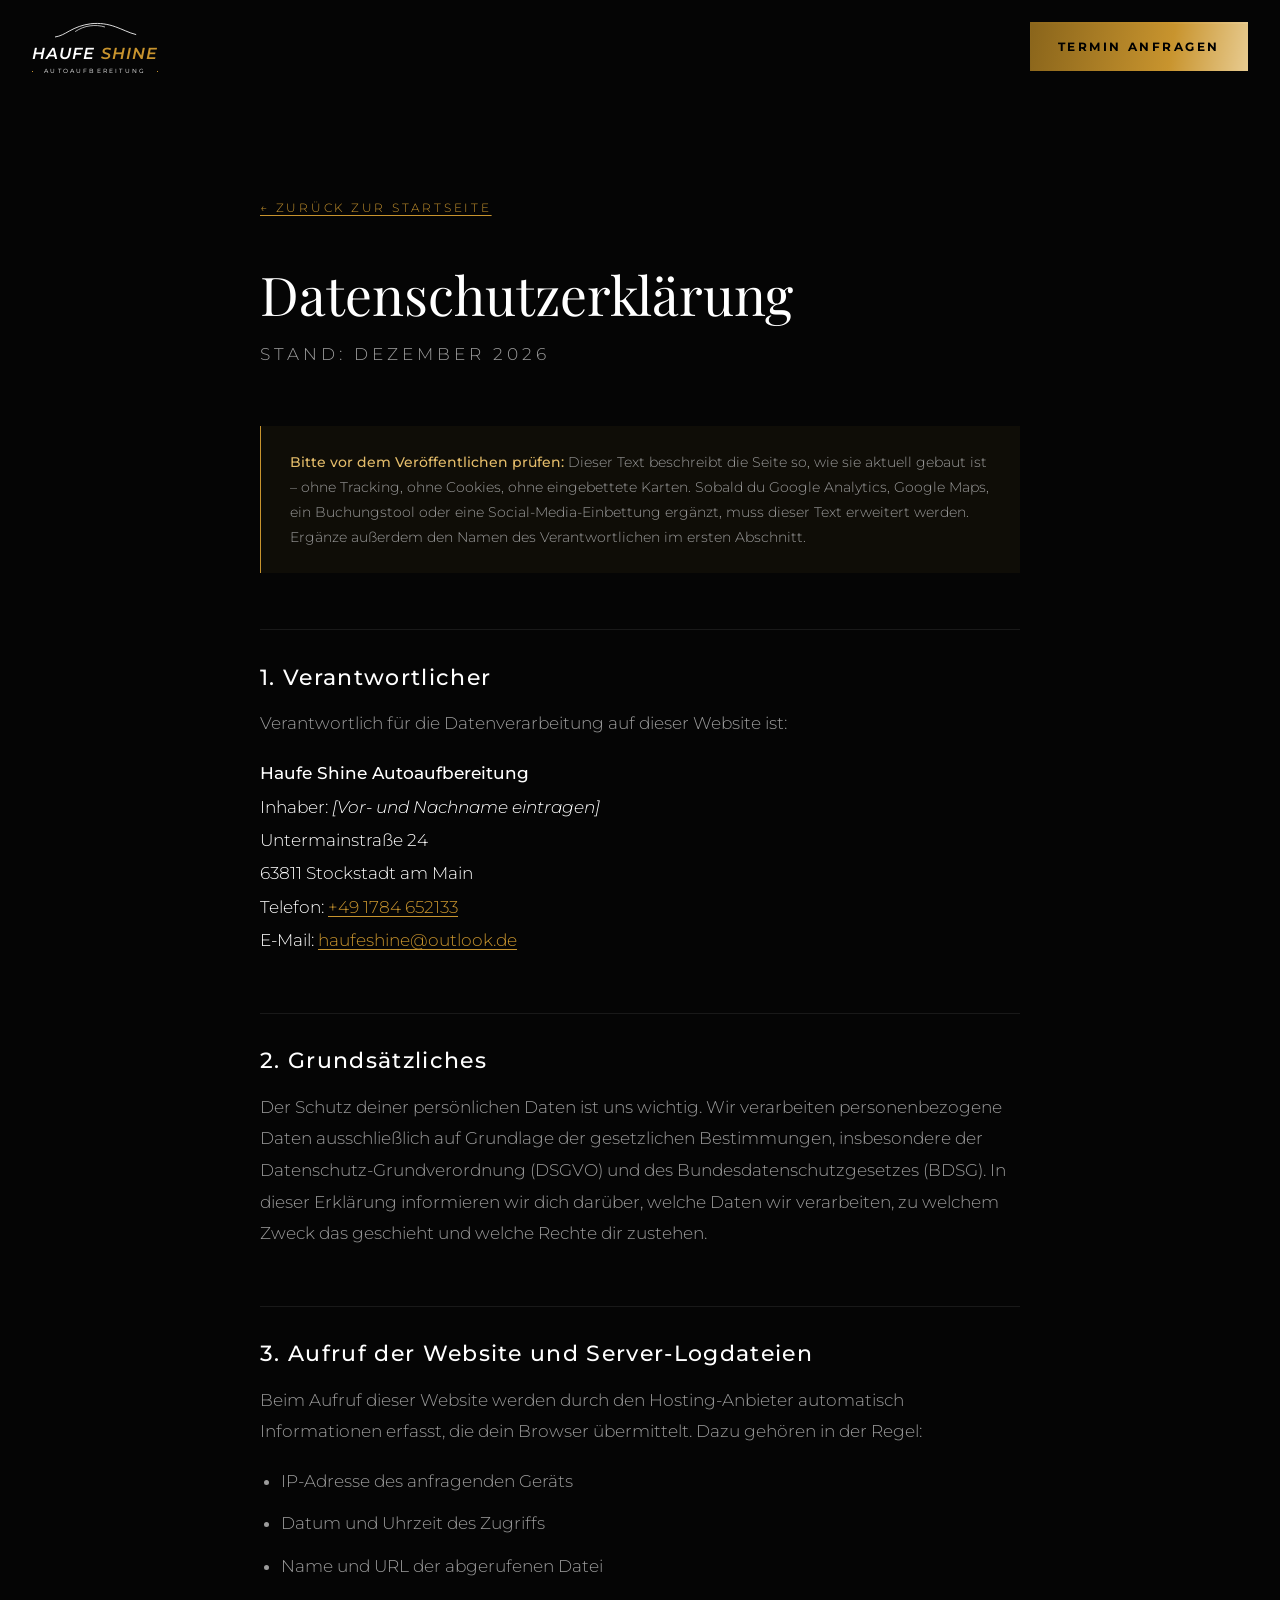
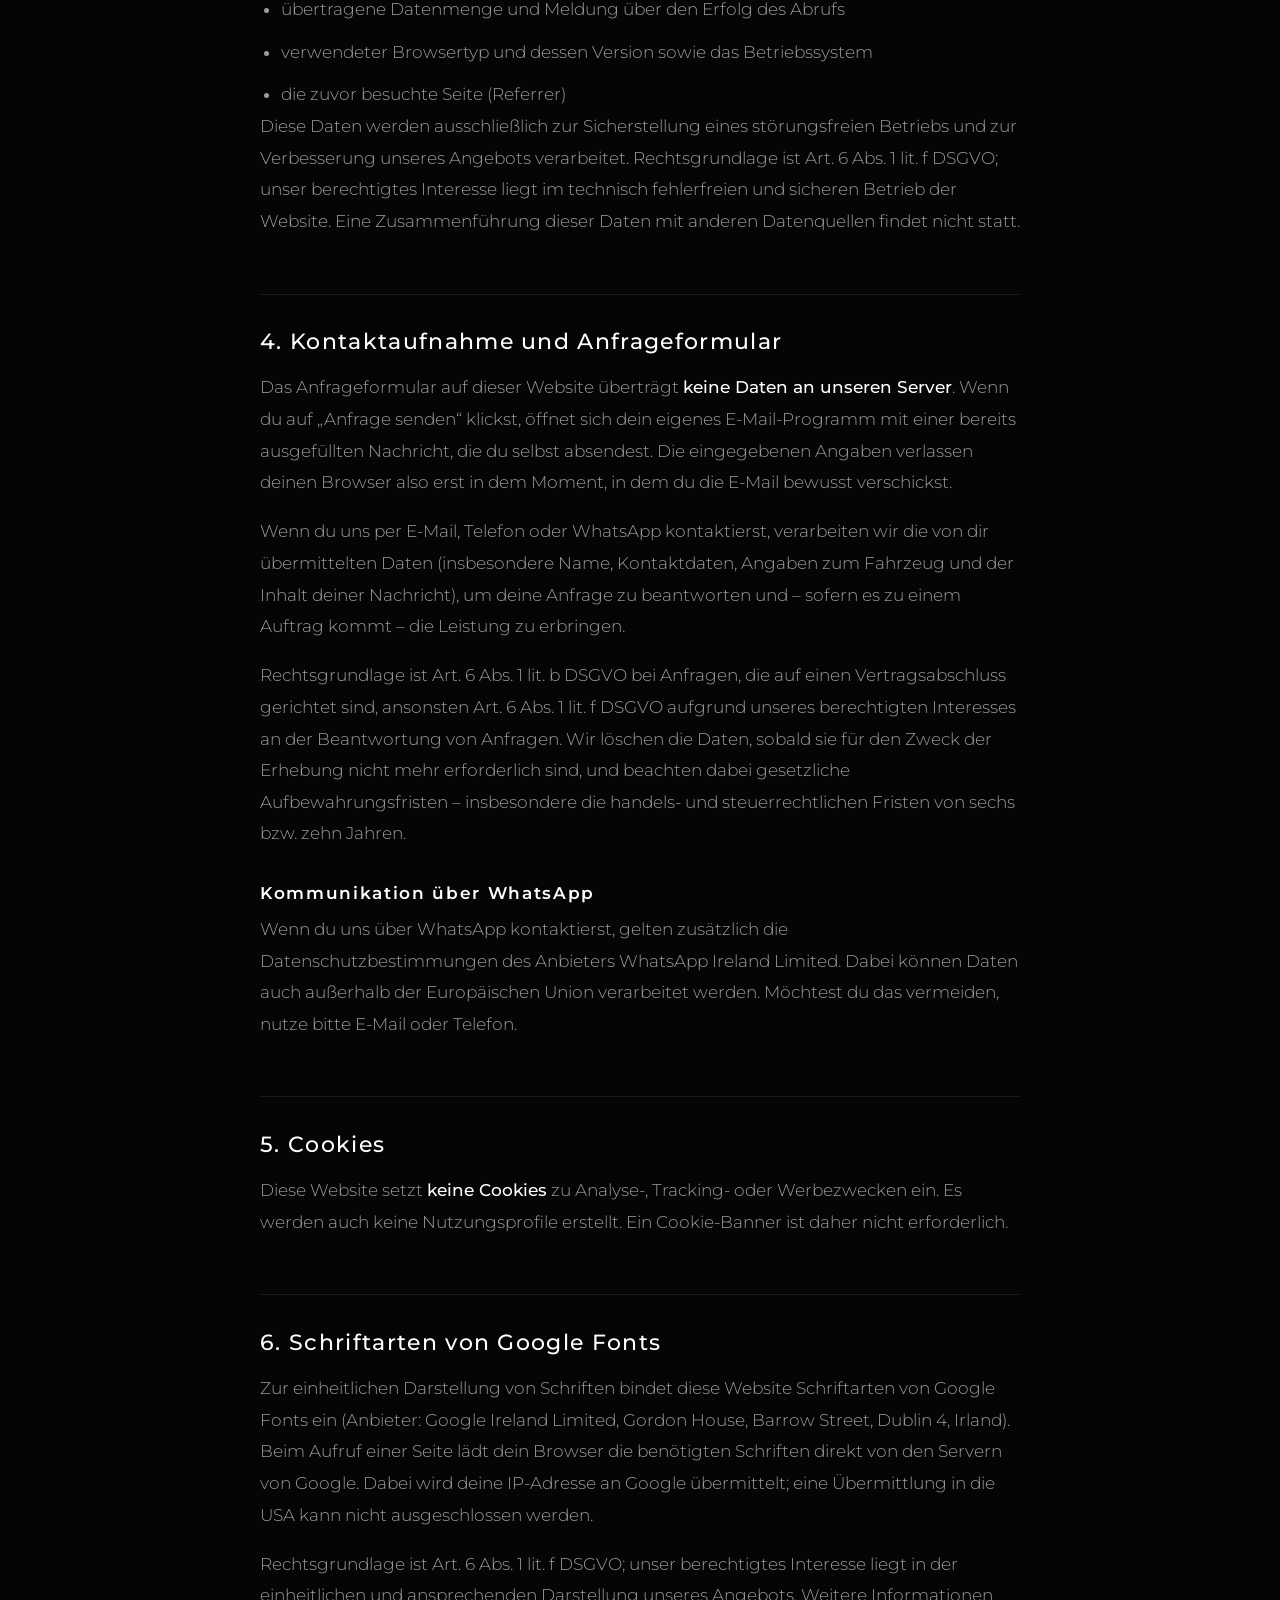
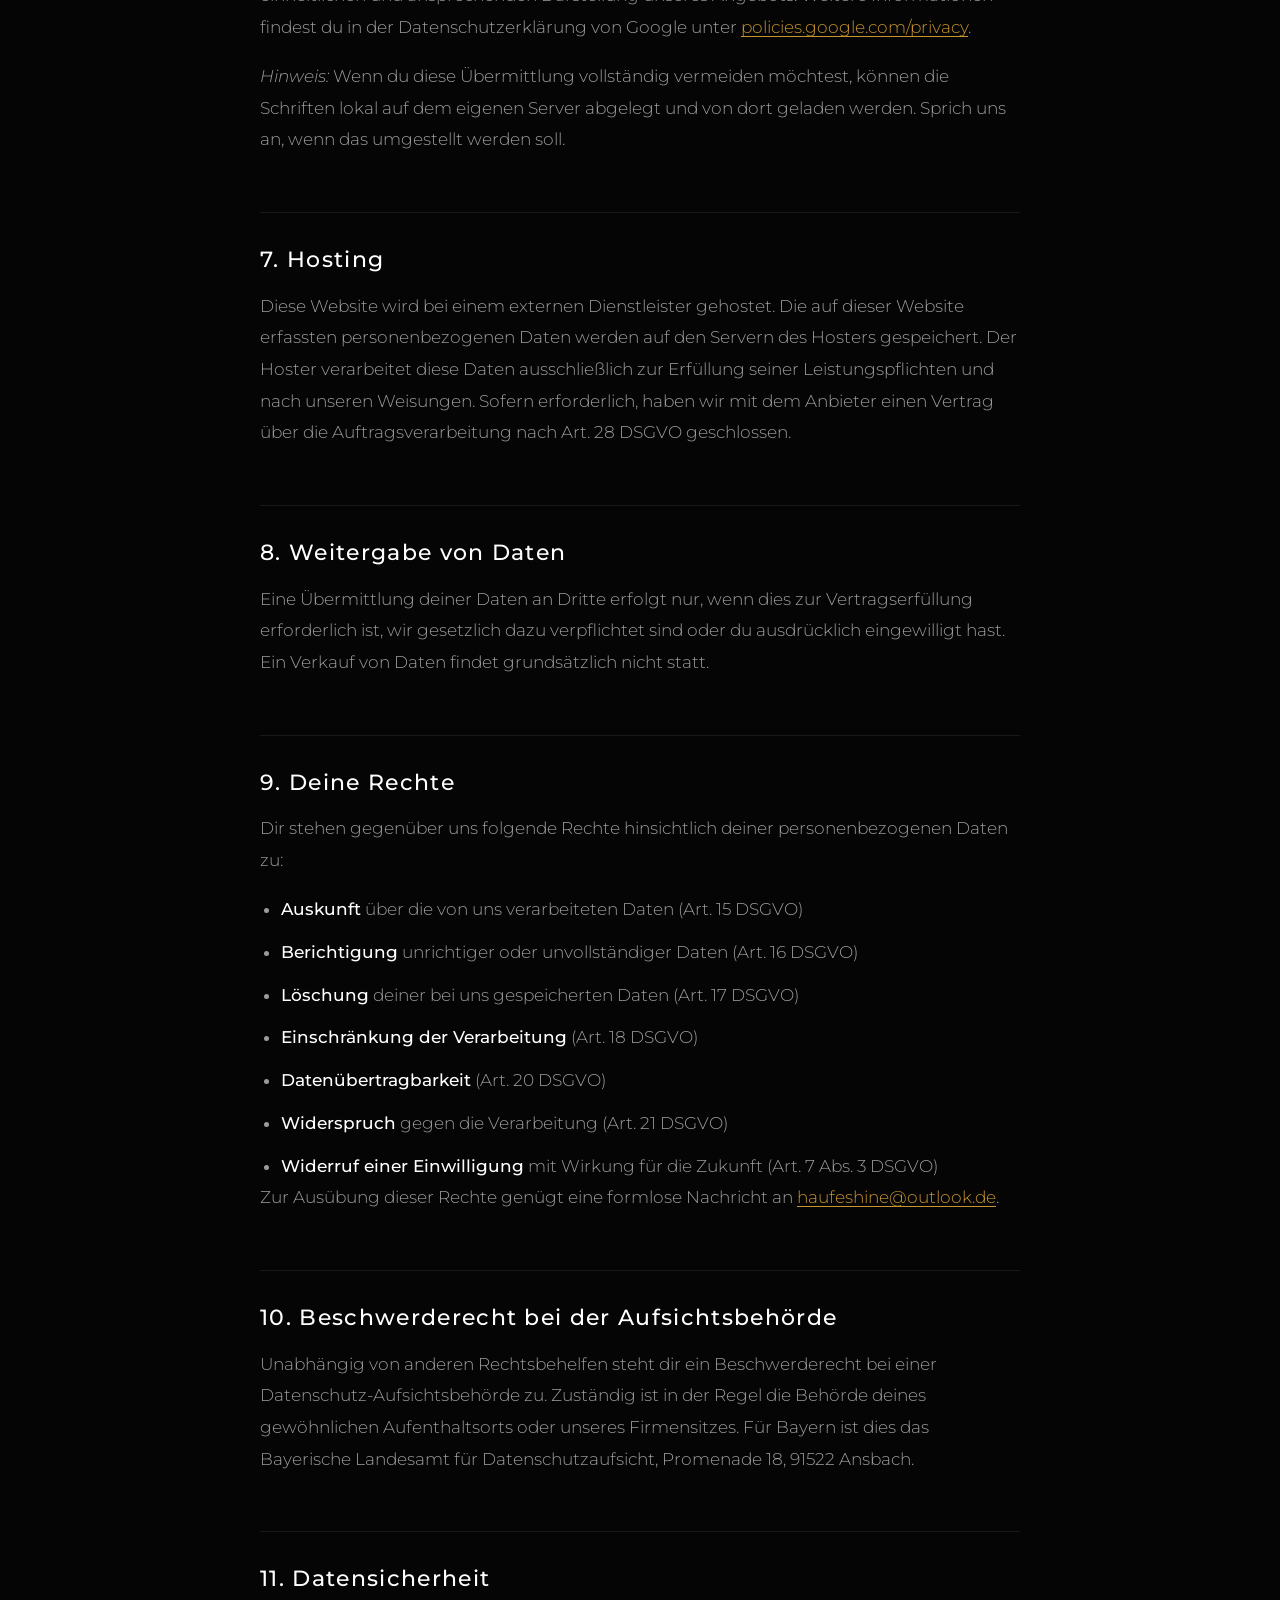
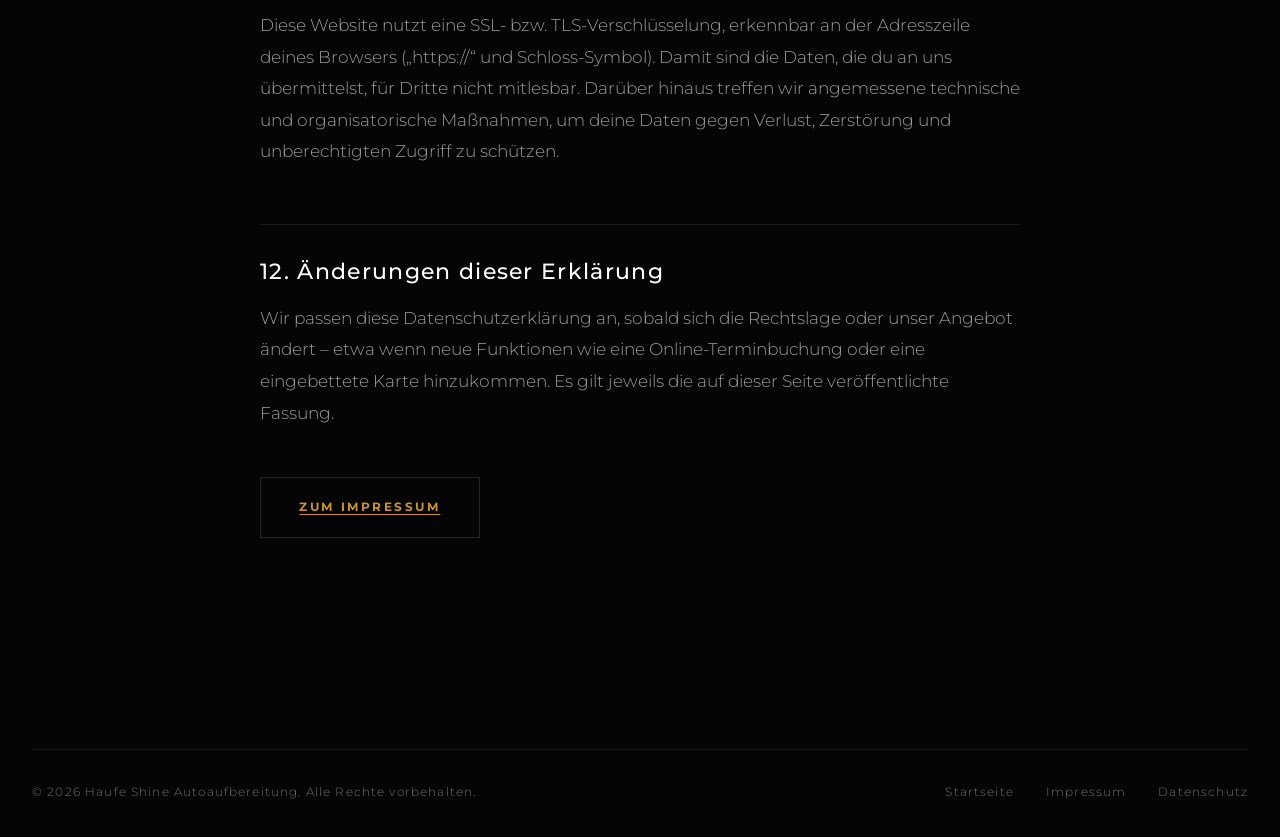
==== commit d3aed764: "Farben an den Flyer angleichen und Seite ruhiger aufbauen Die erste Fassung hatte ein warm getöntes " ====
--- a/datenschutz.html
+++ b/datenschutz.html
@@ -6,7 +6,7 @@
 <title>Datenschutz – Haufe Shine Autoaufbereitung</title>
 <meta name="description" content="Datenschutzerklärung von Haufe Shine Autoaufbereitung: Welche Daten wir erheben, wozu wir sie verwenden und welche Rechte du hast.">
 <meta name="robots" content="noindex, follow">
-<meta name="theme-color" content="#0a0908">
+<meta name="theme-color" content="#050505">
 <link rel="icon" href="assets/img/favicon.svg" type="image/svg+xml">
 <link rel="preconnect" href="https://fonts.googleapis.com">
 <link rel="preconnect" href="https://fonts.gstatic.com" crossorigin>
@@ -30,7 +30,7 @@
       </span>
     </a>
     <div class="header-actions">
-      <a class="btn btn--gold" href="index.html#anfrage">Termin anfragen</a>
+      <a class="btn" href="index.html#kontakt">Termin anfragen</a>
     </div>
   </div>
 </header>
@@ -202,7 +202,7 @@
 
 <footer class="site-footer">
   <div class="shell">
-    <div class="footer-bottom" style="border-top: 1px solid var(--ink-line);">
+    <div class="footer-bottom" style="border-top: 1px solid var(--line-soft);">
       <p>&copy; <span data-jahr>2026</span> Haufe Shine Autoaufbereitung. Alle Rechte vorbehalten.</p>
       <nav aria-label="Rechtliches">
         <a href="index.html">Startseite</a>
--- a/assets/css/style.css
+++ b/assets/css/style.css
@@ -1,54 +1,61 @@
 /* ==========================================================================
    HAUFE SHINE — Autoaufbereitung
-   Design-Token, Layout und Komponenten
+   Farben und Typografie folgen dem Flyer: neutrales Tiefschwarz, reines
+   Weiß, ein sattes Gold. Gestaltet wird über Schwarzraum und Haarlinien —
+   nicht über Rahmen.
    ========================================================================== */
 
 /* --------------------------------------------------------------------------
    1. Design-Token
    -------------------------------------------------------------------------- */
 :root {
-  /* Grundflächen — warmes Tiefschwarz, kein reines #000 */
-  --ink:            #0a0908;
-  --ink-raised:     #121013;
-  --ink-panel:      #17151a;
-  --ink-line:       #2a2621;
-
-  /* Gold — die Marke lebt hier */
-  --gold:           #c6982e;
-  --gold-bright:    #e9cc7e;
-  --gold-deep:      #8c6a1c;
-  --gold-glow:      rgba(198, 152, 46, 0.28);
-  --gold-sheen: linear-gradient(100deg, #8c6a1c 0%, #c6982e 28%, #f0d894 52%, #c6982e 76%, #8c6a1c 100%);
-
-  /* Schrift */
-  --paper:          #f4f1ec;
-  --muted:          #9a948b;
-  --muted-dim:      #6d675f;
+  /* Grundflächen — neutrales Schwarz wie auf dem Flyer, kein Farbstich */
+  --ink:        #050505;
+  --ink-raised: #0b0b0b;
+  --ink-panel:  #111111;
+
+  /* Haarlinien statt Rahmen */
+  --line:       #242424;
+  --line-soft:  #191919;
+  --line-gold:  rgba(200, 148, 46, 0.34);
+
+  /* Gold — der Kernton des Flyers */
+  --gold:       #c8942e;
+  --gold-light: #e3bc6a;
+  --gold-pale:  #f2ddb0;
+  --gold-deep:  #8a651b;
+  --gold-glow:  rgba(200, 148, 46, 0.3);
+  --gold-sheen: linear-gradient(100deg, #8a651b 0%, #c8942e 30%, #f2ddb0 52%, #c8942e 74%, #8a651b 100%);
+
+  /* Schrift — reines Weiß, neutrale Graustufen */
+  --white: #ffffff;
+  --soft:  #d7d7d7;
+  --muted: #9c9c9c;
+  --dim:   #6e6e6e;
 
   /* Typografie */
   --font-display: "Playfair Display", "Times New Roman", serif;
   --font-sans:    "Montserrat", "Helvetica Neue", Arial, sans-serif;
 
+  --step--2: clamp(0.66rem, 0.63rem + 0.12vw, 0.72rem);
   --step--1: clamp(0.78rem, 0.75rem + 0.15vw, 0.86rem);
-  --step-0:  clamp(0.95rem, 0.91rem + 0.2vw, 1.05rem);
-  --step-1:  clamp(1.15rem, 1.05rem + 0.5vw, 1.4rem);
-  --step-2:  clamp(1.5rem, 1.3rem + 1vw, 2.1rem);
-  --step-3:  clamp(2rem, 1.6rem + 2vw, 3.2rem);
-  --step-4:  clamp(2.6rem, 1.9rem + 3.6vw, 5.2rem);
-
-  /* Raster */
-  --shell:     min(1220px, 100% - 3rem);
-  --shell-narrow: min(760px, 100% - 3rem);
-  --radius:    2px;
-  --radius-lg: 4px;
-
-  /* Bewegung */
+  --step-0:  clamp(0.94rem, 0.9rem + 0.2vw, 1.04rem);
+  --step-1:  clamp(1.12rem, 1.02rem + 0.5vw, 1.38rem);
+  --step-2:  clamp(1.45rem, 1.2rem + 1.1vw, 2.15rem);
+  --step-3:  clamp(2rem, 1.5rem + 2.3vw, 3.6rem);
+  --step-4:  clamp(2.7rem, 1.9rem + 4.1vw, 5.4rem);
+
+  /* Raster — großzügige Ränder gehören zum Eindruck */
+  --shell:        min(1280px, 100% - 4rem);
+  --shell-narrow: min(760px, 100% - 4rem);
+
+  /* Bewegung: langsam und zurückhaltend */
   --ease: cubic-bezier(0.22, 0.61, 0.36, 1);
 }
 
-/* Die Marke ist bewusst durchgehend dunkel — ein heller Modus würde die
-   Schwarz-Gold-Identität brechen. Deshalb einfarbig, aber vollständig
-   explizit gesetzt, damit die Seite auf jedem Untergrund hält. */
+/* Die Marke lebt in Schwarz und Gold. Ein heller Modus würde diese Wirkung
+   zerstören, deshalb ist die Seite bewusst einfarbig — aber jede Farbe ist
+   explizit gesetzt, damit die Seite auf jedem Untergrund trägt. */
 
 /* --------------------------------------------------------------------------
    2. Basis
@@ -59,58 +66,45 @@
 
 html {
   scroll-behavior: smooth;
-  scroll-padding-top: 5.5rem;
+  scroll-padding-top: 6rem;
   -webkit-text-size-adjust: 100%;
 }
 
 body {
   margin: 0;
   background: var(--ink);
-  color: var(--paper);
+  color: var(--soft);
   font-family: var(--font-sans);
   font-size: var(--step-0);
-  font-weight: 400;
-  line-height: 1.7;
+  font-weight: 300;
+  line-height: 1.75;
   overflow-x: hidden;
   -webkit-font-smoothing: antialiased;
 }
 
-img,
-svg,
-video { max-width: 100%; display: block; }
+img, svg, video { max-width: 100%; display: block; }
 
 a { color: inherit; text-decoration: none; }
 
-button,
-input,
-select,
-textarea {
-  font: inherit;
-  color: inherit;
-}
+button, input, select, textarea { font: inherit; color: inherit; }
 
 h1, h2, h3, h4 {
   margin: 0;
   font-weight: 400;
-  line-height: 1.08;
+  line-height: 1.06;
   text-wrap: balance;
 }
 
 p { margin: 0; }
-
 ul { margin: 0; padding: 0; list-style: none; }
 
 :focus-visible {
-  outline: 2px solid var(--gold-bright);
-  outline-offset: 3px;
-}
-
-::selection {
-  background: var(--gold);
-  color: var(--ink);
-}
-
-/* Nur für Screenreader */
+  outline: 1px solid var(--gold-light);
+  outline-offset: 4px;
+}
+
+::selection { background: var(--gold); color: #000; }
+
 .sr-only {
   position: absolute;
   width: 1px; height: 1px;
@@ -123,178 +117,192 @@
 
 .skip-link {
   position: absolute;
-  top: -100px;
-  left: 1rem;
+  top: -100px; left: 1rem;
   z-index: 200;
-  padding: 0.75rem 1.25rem;
+  padding: 0.85rem 1.4rem;
   background: var(--gold);
-  color: var(--ink);
-  font-size: var(--step--1);
+  color: #000;
+  font-size: var(--step--2);
   font-weight: 600;
-  letter-spacing: 0.08em;
+  letter-spacing: 0.18em;
   text-transform: uppercase;
   transition: top 0.2s var(--ease);
 }
 .skip-link:focus { top: 1rem; }
 
 /* --------------------------------------------------------------------------
-   3. Wiederverwendbare Bausteine
+   3. Bausteine
    -------------------------------------------------------------------------- */
 .shell {
   width: var(--shell);
   margin-inline: auto;
 }
 
-.section {
-  padding-block: clamp(4.5rem, 9vw, 8.5rem);
-  position: relative;
-}
-
-.section--tint { background: var(--ink-raised); }
-
-/* Feines Gold-Haar als Sektionsgrenze */
-.section--tint::before,
-.section--tint::after {
-  content: "";
-  position: absolute;
-  inset-inline: 0;
+/* Sehr viel Luft — das ist der wichtigste Träger der Wirkung */
+.section { padding-block: clamp(6rem, 13vw, 12rem); }
+
+.section--tight { padding-block: clamp(4.5rem, 9vw, 8rem); }
+
+.rule {
   height: 1px;
-  background: linear-gradient(90deg, transparent, var(--ink-line) 20%, var(--gold-deep) 50%, var(--ink-line) 80%, transparent);
-  opacity: 0.6;
-}
-.section--tint::before { top: 0; }
-.section--tint::after  { bottom: 0; }
+  border: 0;
+  margin: 0;
+  background: var(--line);
+}
 
 .eyebrow {
   display: flex;
   align-items: center;
-  gap: 0.9rem;
-  margin-bottom: 1.4rem;
+  gap: 1.1rem;
+  margin-bottom: 1.8rem;
   color: var(--gold);
-  font-size: var(--step--1);
+  font-size: var(--step--2);
   font-weight: 500;
-  letter-spacing: 0.34em;
+  letter-spacing: 0.42em;
   text-transform: uppercase;
 }
 
 .eyebrow::before {
   content: "";
-  width: 2.6rem;
+  width: 3rem;
   height: 1px;
+  flex: none;
   background: var(--gold);
-  flex: none;
-}
-
-.section-title {
+}
+
+.title {
   font-family: var(--font-display);
   font-size: var(--step-3);
-  letter-spacing: -0.01em;
-}
-
-.section-title em {
+  color: var(--white);
+  letter-spacing: -0.005em;
+}
+
+.title em {
   font-style: normal;
   color: var(--gold);
 }
 
-.section-intro {
-  max-width: 56ch;
-  margin-top: 1.4rem;
+.title--sm { font-size: var(--step-2); }
+
+.intro {
+  max-width: 52ch;
+  margin-top: 1.8rem;
   color: var(--muted);
-}
-
-.section-head {
-  margin-bottom: clamp(2.75rem, 5vw, 4.5rem);
-}
-
-.lede {
-  font-size: var(--step-1);
-  line-height: 1.6;
-  color: var(--muted);
-}
-
-/* Buttons ---------------------------------------------------------------- */
+  font-size: var(--step-0);
+}
+
+.section-head { margin-bottom: clamp(3.5rem, 7vw, 6rem); }
+
+/* Kopf mit Titel links und Zusatz rechts */
+.section-head--split {
+  display: flex;
+  flex-wrap: wrap;
+  align-items: flex-end;
+  justify-content: space-between;
+  gap: 2rem 4rem;
+}
+
+.section-head--split .intro { margin-top: 0; max-width: 42ch; }
+
+/* Schaltflächen ---------------------------------------------------------- */
 .btn {
-  --btn-fg: var(--ink);
   display: inline-flex;
   align-items: center;
   justify-content: center;
-  gap: 0.7rem;
-  padding: 1.05rem 2.1rem;
+  gap: 0.85rem;
+  padding: 1.15rem 2.4rem;
   border: 1px solid transparent;
-  border-radius: var(--radius);
   background: var(--gold-sheen);
-  background-size: 200% 100%;
-  color: var(--btn-fg);
-  font-size: var(--step--1);
+  background-size: 220% 100%;
+  color: #000;
+  font-size: var(--step--2);
   font-weight: 700;
-  letter-spacing: 0.16em;
+  letter-spacing: 0.22em;
   text-transform: uppercase;
   cursor: pointer;
-  transition: background-position 0.55s var(--ease), transform 0.25s var(--ease), box-shadow 0.35s var(--ease);
+  transition: background-position 0.7s var(--ease), box-shadow 0.4s var(--ease);
 }
 
 .btn:hover,
 .btn:focus-visible {
   background-position: 100% 0;
-  transform: translateY(-2px);
-  box-shadow: 0 12px 34px -12px var(--gold-glow);
+  box-shadow: 0 14px 40px -18px var(--gold-glow);
 }
 
 .btn--ghost {
   background: transparent;
-  border-color: var(--ink-line);
-  color: var(--paper);
+  border-color: var(--line);
+  color: var(--white);
 }
 
 .btn--ghost:hover,
 .btn--ghost:focus-visible {
   border-color: var(--gold);
-  color: var(--gold-bright);
+  color: var(--gold-light);
   box-shadow: none;
 }
 
 .btn--wide { width: 100%; }
 
-.btn svg { width: 1.05em; height: 1.05em; }
-
-/* Hexagon-Icon wie auf dem Flyer ---------------------------------------- */
+/* Textlink mit Goldpfeil */
+.arrow-link {
+  display: inline-flex;
+  align-items: center;
+  gap: 0.9rem;
+  color: var(--gold);
+  font-size: var(--step--2);
+  font-weight: 600;
+  letter-spacing: 0.22em;
+  text-transform: uppercase;
+}
+
+.arrow-link::after {
+  content: "";
+  width: 2.2rem;
+  height: 1px;
+  background: currentColor;
+  transition: width 0.35s var(--ease);
+}
+
+.arrow-link:hover::after,
+.arrow-link:focus-visible::after { width: 3.4rem; }
+
+/* Sechseck-Icon aus dem Flyer.
+   Als SVG gezeichnet — eine per clip-path beschnittene Border
+   verliert ihre schrägen Kanten. */
 .hex {
   position: relative;
   display: grid;
   place-items: center;
-  width: 3.1rem;
-  height: 3.4rem;
+  width: 2.9rem;
+  height: 3.2rem;
   flex: none;
   color: var(--gold);
 }
 
-/* Als SVG statt clip-path: eine beschnittene Border verliert ihre Schrägen. */
-.hex::before {
+.hex::before,
+.hex::after {
   content: "";
   position: absolute;
   inset: 0;
-  background-image: url("data:image/svg+xml,%3Csvg xmlns='http://www.w3.org/2000/svg' viewBox='0 0 44 48' preserveAspectRatio='none'%3E%3Cpath d='M22 1 42.4 12.75v22.5L22 47 1.6 35.25v-22.5Z' fill='none' stroke='%238c6a1c' stroke-width='1.4'/%3E%3C/svg%3E");
   background-size: 100% 100%;
   background-repeat: no-repeat;
-  transition: opacity 0.3s var(--ease);
-}
-
-/* Aktive Variante: helleres Gold mit leichter Füllung */
+  transition: opacity 0.4s var(--ease);
+}
+
+.hex::before {
+  background-image: url("data:image/svg+xml,%3Csvg xmlns='http://www.w3.org/2000/svg' viewBox='0 0 44 48' preserveAspectRatio='none'%3E%3Cpath d='M22 1 42.4 12.75v22.5L22 47 1.6 35.25v-22.5Z' fill='none' stroke='%238a651b' stroke-width='1.3'/%3E%3C/svg%3E");
+}
+
 .hex::after {
-  content: "";
-  position: absolute;
-  inset: 0;
   opacity: 0;
-  background-image: url("data:image/svg+xml,%3Csvg xmlns='http://www.w3.org/2000/svg' viewBox='0 0 44 48' preserveAspectRatio='none'%3E%3Cpath d='M22 1 42.4 12.75v22.5L22 47 1.6 35.25v-22.5Z' fill='%23c6982e' fill-opacity='.1' stroke='%23c6982e' stroke-width='1.4'/%3E%3C/svg%3E");
-  background-size: 100% 100%;
-  background-repeat: no-repeat;
-  transition: opacity 0.3s var(--ease);
+  background-image: url("data:image/svg+xml,%3Csvg xmlns='http://www.w3.org/2000/svg' viewBox='0 0 44 48' preserveAspectRatio='none'%3E%3Cpath d='M22 1 42.4 12.75v22.5L22 47 1.6 35.25v-22.5Z' fill='%23c8942e' fill-opacity='.1' stroke='%23c8942e' stroke-width='1.3'/%3E%3C/svg%3E");
 }
 
 .hex svg {
   position: relative;
-  width: 1.4rem;
-  height: 1.4rem;
+  width: 1.25rem;
+  height: 1.25rem;
 }
 
 /* --------------------------------------------------------------------------
@@ -304,7 +312,7 @@
   display: inline-flex;
   flex-direction: column;
   align-items: center;
-  gap: 0.35rem;
+  gap: 0.4rem;
   line-height: 1;
 }
 
@@ -312,15 +320,15 @@
   width: 100%;
   max-width: 8.5rem;
   height: auto;
-  color: var(--paper);
+  color: var(--white);
 }
 
 .wordmark__name {
-  font-family: var(--font-sans);
   font-size: 1.5rem;
   font-weight: 600;
   font-style: italic;
-  letter-spacing: 0.06em;
+  letter-spacing: 0.07em;
+  color: var(--white);
   white-space: nowrap;
 }
 
@@ -329,12 +337,12 @@
 .wordmark__rule {
   display: flex;
   align-items: center;
-  gap: 0.6rem;
+  gap: 0.7rem;
   width: 100%;
-  color: var(--paper);
+  color: var(--white);
   font-size: 0.5rem;
   font-weight: 400;
-  letter-spacing: 0.42em;
+  letter-spacing: 0.44em;
   text-transform: uppercase;
   white-space: nowrap;
 }
@@ -347,13 +355,13 @@
   background: var(--gold);
 }
 
-.wordmark--sm .wordmark__car  { max-width: 5.4rem; }
-.wordmark--sm .wordmark__name { font-size: 1.05rem; }
-.wordmark--sm .wordmark__rule { font-size: 0.4rem; letter-spacing: 0.34em; }
-
-.wordmark--lg .wordmark__car  { max-width: 13rem; }
-.wordmark--lg .wordmark__name { font-size: clamp(1.7rem, 1.2rem + 1.8vw, 2.6rem); }
-.wordmark--lg .wordmark__rule { font-size: clamp(0.5rem, 0.42rem + 0.25vw, 0.66rem); }
+.wordmark--sm .wordmark__car  { max-width: 5.2rem; }
+.wordmark--sm .wordmark__name { font-size: 1rem; }
+.wordmark--sm .wordmark__rule { font-size: 0.38rem; letter-spacing: 0.36em; }
+
+.wordmark--lg .wordmark__car  { max-width: 13.5rem; }
+.wordmark--lg .wordmark__name { font-size: clamp(1.7rem, 1.2rem + 1.9vw, 2.7rem); }
+.wordmark--lg .wordmark__rule { font-size: clamp(0.5rem, 0.42rem + 0.26vw, 0.68rem); }
 
 /* --------------------------------------------------------------------------
    5. Kopfzeile
@@ -363,14 +371,14 @@
   inset-inline: 0;
   top: 0;
   z-index: 100;
-  transition: background 0.4s var(--ease), border-color 0.4s var(--ease), backdrop-filter 0.4s var(--ease);
   border-bottom: 1px solid transparent;
+  transition: background 0.5s var(--ease), border-color 0.5s var(--ease);
 }
 
 .site-header.is-stuck {
-  background: rgba(10, 9, 8, 0.86);
-  backdrop-filter: blur(14px);
-  border-bottom-color: var(--ink-line);
+  background: rgba(5, 5, 5, 0.9);
+  backdrop-filter: blur(16px);
+  border-bottom-color: var(--line-soft);
 }
 
 .site-header__inner {
@@ -380,66 +388,64 @@
   gap: 2rem;
   width: var(--shell);
   margin-inline: auto;
-  padding-block: 1.1rem;
+  padding-block: 1.2rem;
 }
 
 .nav {
   display: flex;
   align-items: center;
-  gap: clamp(1.2rem, 2.2vw, 2.4rem);
+  gap: clamp(1.5rem, 3vw, 3rem);
 }
 
 .nav a {
   position: relative;
-  padding-block: 0.35rem;
-  font-size: var(--step--1);
+  padding-block: 0.4rem;
+  color: var(--muted);
+  font-size: var(--step--2);
   font-weight: 500;
-  letter-spacing: 0.14em;
+  letter-spacing: 0.24em;
   text-transform: uppercase;
   white-space: nowrap;
-  color: var(--muted);
-  transition: color 0.25s var(--ease);
+  transition: color 0.3s var(--ease);
 }
 
 .nav a::after {
   content: "";
   position: absolute;
-  left: 0;
-  bottom: 0;
+  left: 0; bottom: 0;
   width: 100%;
   height: 1px;
   background: var(--gold);
   transform: scaleX(0);
   transform-origin: left;
-  transition: transform 0.35s var(--ease);
+  transition: transform 0.4s var(--ease);
 }
 
 .nav a:hover,
 .nav a:focus-visible,
-.nav a.is-active { color: var(--paper); }
+.nav a.is-active { color: var(--white); }
 
 .nav a:hover::after,
 .nav a:focus-visible::after,
 .nav a.is-active::after { transform: scaleX(1); }
 
+/* Der CTA in der Navigation wird nur im mobilen Panel gebraucht */
+.nav [data-nav-cta] { display: none; }
+
 .header-actions {
   display: flex;
   align-items: center;
   gap: 1rem;
 }
 
-.header-actions .btn { padding: 0.8rem 1.5rem; }
-
-/* Der CTA in der Navigation ist nur im mobilen Panel nötig */
-.nav [data-nav-cta] { display: none; }
+.header-actions .btn { padding: 0.85rem 1.7rem; }
 
 .nav-toggle {
   display: none;
   width: 2.9rem;
   height: 2.9rem;
   padding: 0;
-  border: 1px solid var(--ink-line);
-  border-radius: var(--radius);
+  border: 1px solid var(--line);
   background: transparent;
   cursor: pointer;
 }
@@ -449,7 +455,7 @@
   width: 1.15rem;
   height: 1px;
   margin: 0.28rem auto;
-  background: var(--paper);
+  background: var(--white);
   transition: transform 0.3s var(--ease), opacity 0.2s var(--ease);
 }
 
@@ -463,14 +469,15 @@
 .hero {
   position: relative;
   display: flex;
-  align-items: center;
+  flex-direction: column;
+  justify-content: center;
   min-height: 100svh;
-  padding-block: 9rem 4rem;
+  padding-block: 10rem 0;
   overflow: hidden;
-  background: radial-gradient(120% 90% at 78% 42%, #1d1a17 0%, #0d0b0a 46%, var(--ink) 100%);
-}
-
-/* Zwei Studio-Lichtstreifen im Hintergrund — wie auf dem Flyer */
+  background: radial-gradient(115% 85% at 76% 46%, #141414 0%, #090909 44%, var(--ink) 100%);
+}
+
+/* Studio-Lichtstreifen im Hintergrund, wie auf dem Flyer */
 .hero__lights {
   position: absolute;
   inset: 0;
@@ -480,39 +487,38 @@
 
 .hero__lights i {
   position: absolute;
-  top: -12%;
-  width: 5px;
-  height: 78%;
-  background: linear-gradient(180deg, transparent, #fffdf6 14%, #fffdf6 82%, transparent);
+  top: -14%;
+  width: 4px;
+  height: 80%;
+  background: linear-gradient(180deg, transparent, #fffdf7 15%, #fffdf7 80%, transparent);
   filter: blur(2px);
-  opacity: 0.5;
-  animation: light-in 1.8s var(--ease) both;
+  opacity: 0.45;
+  animation: light-in 2.2s var(--ease) both;
 }
 
 .hero__lights i::after {
   content: "";
   position: absolute;
-  inset: -2rem -3.5rem;
-  background: radial-gradient(closest-side, rgba(255, 246, 214, 0.16), transparent 72%);
-}
-
-.hero__lights i:nth-child(1) { left: 62%; animation-delay: 0.15s; }
-.hero__lights i:nth-child(2) { left: 71%; height: 62%; opacity: 0.34; animation-delay: 0.35s; }
+  inset: -2rem -4rem;
+  background: radial-gradient(closest-side, rgba(255, 250, 235, 0.13), transparent 72%);
+}
+
+.hero__lights i:nth-child(1) { left: 61%; animation-delay: 0.2s; }
+.hero__lights i:nth-child(2) { left: 70%; height: 60%; opacity: 0.28; animation-delay: 0.45s; }
 
 @keyframes light-in {
-  from { opacity: 0; transform: scaleY(0.2); }
-}
-
-/* Fahrzeugbild rechts, weich in den Hintergrund geblendet */
+  from { opacity: 0; transform: scaleY(0.15); }
+}
+
 .hero__vehicle {
   position: absolute;
-  right: -6%;
-  bottom: 0;
-  width: min(62%, 900px);
+  right: -5%;
+  bottom: 14%;
+  width: min(63%, 920px);
   z-index: 1;
   pointer-events: none;
-  -webkit-mask-image: linear-gradient(100deg, transparent 0%, #000 34%, #000 100%);
-          mask-image: linear-gradient(100deg, transparent 0%, #000 34%, #000 100%);
+  -webkit-mask-image: linear-gradient(100deg, transparent 0%, #000 32%, #000 100%);
+          mask-image: linear-gradient(100deg, transparent 0%, #000 32%, #000 100%);
 }
 
 .hero__inner {
@@ -520,1072 +526,1080 @@
   z-index: 2;
   width: var(--shell);
   margin-inline: auto;
-}
-
-.hero__copy { max-width: 42rem; }
-
-.hero__mark { margin-bottom: clamp(2rem, 4vw, 3.4rem); }
+  flex: 1;
+  display: flex;
+  align-items: center;
+}
+
+.hero__copy { max-width: 48rem; }
+
+/* Auftritt beim Laden: eine ruhige, gestaffelte Sequenz */
+.hero__copy > * {
+  animation: rise 1.1s var(--ease) both;
+}
+.hero__mark   { animation-delay: 0.1s; }
+.hero h1      { animation-delay: 0.3s; }
+.hero__rule   { animation-delay: 0.55s; }
+.hero__claim  { animation-delay: 0.7s; }
+.hero__cta    { animation-delay: 0.85s; }
+
+@keyframes rise {
+  from { opacity: 0; transform: translateY(26px); }
+}
+
+.hero__mark { margin-bottom: clamp(2.2rem, 4.5vw, 3.6rem); }
 
 .hero h1 {
   font-family: var(--font-display);
   font-size: var(--step-4);
-  letter-spacing: 0.005em;
-  line-height: 0.98;
-  text-transform: uppercase;
+  line-height: 0.96;
+  letter-spacing: 0.004em;
+  text-transform: uppercase;
+  color: var(--white);
 }
 
 .hero h1 .line { display: block; }
-.hero h1 .line--gold { color: var(--gold); }
+
+/* Der eine Effekt, den sich die Seite leistet: ein langsamer Goldschimmer */
+.hero h1 .line--gold {
+  background: linear-gradient(100deg, var(--gold) 0%, var(--gold) 32%, var(--gold-pale) 48%, var(--gold) 64%, var(--gold) 100%);
+  background-size: 260% 100%;
+  -webkit-background-clip: text;
+          background-clip: text;
+  color: transparent;
+  animation: sheen 9s var(--ease) 1.6s infinite;
+}
+
+@keyframes sheen {
+  0%, 22%  { background-position: 130% 0; }
+  60%, 100% { background-position: -30% 0; }
+}
 
 .hero__rule {
-  width: 4.5rem;
+  width: 5rem;
   height: 2px;
-  margin-block: clamp(1.6rem, 3vw, 2.4rem);
+  margin-block: clamp(1.8rem, 3.5vw, 2.8rem);
   background: var(--gold);
 }
 
 .hero__claim {
-  max-width: 34ch;
-  color: var(--paper);
+  max-width: 32ch;
+  color: var(--white);
   font-size: var(--step-1);
   font-weight: 300;
-  letter-spacing: 0.1em;
-  line-height: 1.55;
+  letter-spacing: 0.13em;
+  line-height: 1.6;
   text-transform: uppercase;
 }
 
 .hero__cta {
   display: flex;
   flex-wrap: wrap;
-  gap: 1rem;
-  margin-top: clamp(2.2rem, 4vw, 3.2rem);
-}
-
-/* Kennzahlen unter dem Hero */
+  gap: 1.2rem;
+  margin-top: clamp(2.4rem, 4.5vw, 3.6rem);
+}
+
+/* Kennzahlen: leise Zeile auf einer Haarlinie am Fuß des Heros */
 .hero__facts {
+  position: relative;
+  z-index: 2;
   display: flex;
   flex-wrap: wrap;
-  gap: clamp(1.75rem, 4vw, 3.5rem);
-  margin-top: clamp(2.8rem, 5vw, 4.5rem);
-  padding-top: clamp(1.75rem, 3vw, 2.5rem);
-  border-top: 1px solid var(--ink-line);
-}
-
-.hero__facts div { line-height: 1.3; }
+  gap: 0 clamp(2.5rem, 7vw, 6rem);
+  width: var(--shell);
+  margin-inline: auto;
+  padding-block: 1.7rem;
+  border-top: 1px solid var(--line-soft);
+  animation: rise 1.1s var(--ease) 1s both;
+}
+
+.hero__facts div {
+  display: flex;
+  align-items: baseline;
+  gap: 0.8rem;
+}
 
 .hero__facts dt {
+  color: var(--dim);
+  font-size: var(--step--2);
+  letter-spacing: 0.24em;
+  text-transform: uppercase;
+}
+
+.hero__facts dd {
+  margin: 0;
+  color: var(--gold);
+  font-size: var(--step--2);
+  font-weight: 600;
+  letter-spacing: 0.16em;
+  font-variant-numeric: tabular-nums;
+  text-transform: uppercase;
+}
+
+/* --------------------------------------------------------------------------
+   7. Leistungen — eine Liste, keine Kachelwand
+   -------------------------------------------------------------------------- */
+.offer { border-top: 1px solid var(--line-soft); }
+
+.offer__row {
+  position: relative;
+  display: grid;
+  grid-template-columns: auto minmax(0, 17rem) minmax(0, 1fr) auto;
+  align-items: center;
+  gap: clamp(1.25rem, 3vw, 2.75rem);
+  padding-block: clamp(1.6rem, 3vw, 2.4rem);
+  border-bottom: 1px solid var(--line-soft);
+  transition: background 0.45s var(--ease);
+}
+
+/* Goldlinie, die beim Überfahren von links einläuft */
+.offer__row::after {
+  content: "";
+  position: absolute;
+  left: 0; bottom: -1px;
+  width: 100%;
+  height: 1px;
+  background: var(--gold);
+  transform: scaleX(0);
+  transform-origin: left;
+  transition: transform 0.6s var(--ease);
+}
+
+.offer__row:hover::after,
+.offer__row:focus-within::after { transform: scaleX(1); }
+
+.offer__row:hover { background: rgba(255, 255, 255, 0.014); }
+.offer__row:hover .hex::after { opacity: 1; }
+.offer__row:hover .offer__name { color: var(--gold-light); }
+
+.offer__name {
+  color: var(--white);
+  font-size: var(--step-0);
+  font-weight: 600;
+  letter-spacing: 0.16em;
+  text-transform: uppercase;
+  transition: color 0.35s var(--ease);
+}
+
+.offer__note {
   color: var(--muted);
   font-size: var(--step--1);
-  letter-spacing: 0.16em;
-  text-transform: uppercase;
-}
-
-.hero__facts dd {
-  margin: 0.35rem 0 0;
-  color: var(--gold-bright);
+  line-height: 1.7;
+}
+
+.offer__mark {
+  color: var(--dim);
+  font-size: var(--step--2);
+  letter-spacing: 0.2em;
+  text-transform: uppercase;
+  white-space: nowrap;
+  transition: color 0.35s var(--ease);
+}
+
+.offer__row:hover .offer__mark { color: var(--gold); }
+
+/* --------------------------------------------------------------------------
+   8. Statement-Band — eine Atempause zwischen den Abschnitten
+   -------------------------------------------------------------------------- */
+.statement {
+  padding-block: clamp(6rem, 13vw, 11rem);
+  background:
+    radial-gradient(75% 130% at 50% 0%, rgba(200, 148, 46, 0.06) 0%, transparent 62%),
+    var(--ink-raised);
+  border-block: 1px solid var(--line-soft);
+  text-align: center;
+}
+
+.statement p {
+  max-width: 18ch;
+  margin-inline: auto;
+  color: var(--white);
+  font-family: var(--font-display);
+  font-size: var(--step-3);
+  line-height: 1.16;
+}
+
+.statement p em { font-style: normal; color: var(--gold); }
+
+.statement span {
+  display: block;
+  margin-top: 2.2rem;
+  color: var(--dim);
+  font-size: var(--step--2);
+  letter-spacing: 0.4em;
+  text-transform: uppercase;
+}
+
+/* --------------------------------------------------------------------------
+   9. Vorher / Nachher
+   -------------------------------------------------------------------------- */
+.compare {
+  position: relative;
+  aspect-ratio: 16 / 9;
+  background: var(--ink-panel);
+  overflow: hidden;
+  touch-action: none;
+  user-select: none;
+}
+
+.compare img {
+  position: absolute;
+  inset: 0;
+  width: 100%;
+  height: 100%;
+  object-fit: cover;
+}
+
+.compare__after { clip-path: inset(0 0 0 var(--pos, 50%)); }
+
+.compare__handle {
+  position: absolute;
+  top: 0; bottom: 0;
+  left: var(--pos, 50%);
+  z-index: 3;
+  width: 1px;
+  margin-left: -0.5px;
+  background: var(--gold);
+  cursor: ew-resize;
+}
+
+.compare__handle::after {
+  content: "";
+  position: absolute;
+  top: 50%; left: 50%;
+  width: 3.2rem;
+  height: 3.2rem;
+  border: 1px solid var(--gold);
+  border-radius: 50%;
+  background: rgba(5, 5, 5, 0.6);
+  backdrop-filter: blur(4px);
+  transform: translate(-50%, -50%);
+}
+
+.compare__handle::before {
+  content: "‹ ›";
+  position: absolute;
+  top: 50%; left: 50%;
+  z-index: 1;
+  color: var(--gold-light);
+  font-size: 0.85rem;
+  letter-spacing: 0.14em;
+  white-space: nowrap;
+  transform: translate(-50%, -50%);
+}
+
+.compare__label {
+  position: absolute;
+  bottom: 1.4rem;
+  z-index: 2;
+  color: var(--white);
+  font-size: var(--step--2);
+  letter-spacing: 0.34em;
+  text-transform: uppercase;
+  text-shadow: 0 1px 12px rgba(0, 0, 0, 0.9);
+}
+
+.compare__label--before { left: 1.6rem; }
+.compare__label--after  { right: 1.6rem; color: var(--gold-light); }
+
+.compare-caption {
+  display: flex;
+  flex-wrap: wrap;
+  align-items: baseline;
+  justify-content: space-between;
+  gap: 1rem 3rem;
+  padding-top: 1.6rem;
+  border-top: 1px solid var(--line-soft);
+  margin-top: 1.6rem;
+}
+
+.compare-caption h3 {
+  margin-bottom: 1rem;
   font-family: var(--font-display);
   font-size: var(--step-2);
+  color: var(--white);
+}
+
+.compare-caption p {
+  max-width: 46ch;
+  color: var(--muted);
+  font-size: var(--step--1);
+}
+
+.compare-caption dl {
+  display: flex;
+  gap: 2.5rem;
+  margin: 0;
+}
+
+.compare-caption dt {
+  color: var(--dim);
+  font-size: var(--step--2);
+  letter-spacing: 0.22em;
+  text-transform: uppercase;
+}
+
+.compare-caption dd {
+  margin: 0.4rem 0 0;
+  color: var(--gold);
+  font-size: var(--step--1);
+  letter-spacing: 0.08em;
+}
+
+/* --------------------------------------------------------------------------
+   10. Projekte — Bild und Bildunterschrift, kein Rahmen
+   -------------------------------------------------------------------------- */
+.works {
+  display: grid;
+  grid-template-columns: repeat(auto-fill, minmax(min(100%, 21rem), 1fr));
+  gap: clamp(2rem, 4vw, 3.5rem) clamp(1.5rem, 3vw, 2.5rem);
+}
+
+.work { margin: 0; }
+
+.work__media {
+  position: relative;
+  aspect-ratio: 4 / 3;
+  background: var(--ink-panel);
+  overflow: hidden;
+}
+
+.work__media img {
+  width: 100%;
+  height: 100%;
+  object-fit: cover;
+  transition: transform 0.9s var(--ease);
+}
+
+.work:hover .work__media img { transform: scale(1.045); }
+
+/* Goldlinie, die unter dem Bild aufzieht */
+.work__media::after {
+  content: "";
+  position: absolute;
+  left: 0; bottom: 0;
+  width: 100%;
+  height: 2px;
+  background: var(--gold);
+  transform: scaleX(0);
+  transform-origin: left;
+  transition: transform 0.6s var(--ease);
+}
+
+.work:hover .work__media::after { transform: scaleX(1); }
+
+.work figcaption { padding-top: 1.3rem; }
+
+.work__kind {
+  display: block;
+  color: var(--gold);
+  font-size: var(--step--2);
+  letter-spacing: 0.3em;
+  text-transform: uppercase;
+}
+
+.work h3 {
+  margin-top: 0.7rem;
+  color: var(--white);
+  font-family: var(--font-display);
+  font-size: var(--step-1);
+}
+
+.work p {
+  margin-top: 0.6rem;
+  color: var(--muted);
+  font-size: var(--step--1);
+  line-height: 1.7;
+}
+
+.work__meta {
+  margin-top: 0.9rem;
+  color: var(--dim);
+  font-size: var(--step--2);
+  letter-spacing: 0.2em;
+  text-transform: uppercase;
+}
+
+/* --------------------------------------------------------------------------
+   11. Ablauf — hier ist die Reihenfolge echte Information
+   -------------------------------------------------------------------------- */
+.steps {
+  display: grid;
+  grid-template-columns: repeat(auto-fit, minmax(min(100%, 14rem), 1fr));
+  gap: clamp(2.5rem, 5vw, 4rem);
+  counter-reset: step;
+}
+
+.step {
+  position: relative;
+  padding-top: 2.2rem;
+  border-top: 1px solid var(--line-soft);
+}
+
+.step::before {
+  counter-increment: step;
+  content: counter(step, decimal-leading-zero);
+  position: absolute;
+  top: 1.4rem;
+  left: 0;
+  color: var(--gold);
+  font-size: var(--step--2);
+  font-weight: 600;
+  letter-spacing: 0.24em;
   font-variant-numeric: tabular-nums;
 }
 
-.scroll-hint {
-  position: absolute;
-  left: 50%;
-  bottom: 1.75rem;
-  z-index: 2;
-  display: flex;
-  flex-direction: column;
-  align-items: center;
-  gap: 0.7rem;
-  color: var(--muted-dim);
-  font-size: 0.62rem;
-  letter-spacing: 0.3em;
-  text-transform: uppercase;
-  transform: translateX(-50%);
-}
-
-.scroll-hint::after {
-  content: "";
-  width: 1px;
-  height: 2.6rem;
-  background: linear-gradient(180deg, var(--gold), transparent);
-  animation: drift 2.4s var(--ease) infinite;
-}
-
-@keyframes drift {
-  0%, 100% { transform: scaleY(0.45); transform-origin: top; opacity: 0.5; }
-  50%      { transform: scaleY(1);    transform-origin: top; opacity: 1; }
-}
-
-/* --------------------------------------------------------------------------
-   7. Laufband
-   -------------------------------------------------------------------------- */
-.marquee {
-  padding-block: 1.5rem;
-  border-block: 1px solid var(--ink-line);
-  background: var(--ink-raised);
-  overflow: hidden;
-  -webkit-mask-image: linear-gradient(90deg, transparent, #000 8%, #000 92%, transparent);
-          mask-image: linear-gradient(90deg, transparent, #000 8%, #000 92%, transparent);
-}
-
-.marquee__track {
-  display: flex;
-  width: max-content;
-  animation: slide 38s linear infinite;
-}
-
-.marquee__track span {
-  display: flex;
-  align-items: center;
-  gap: 3.5rem;
-  padding-right: 3.5rem;
-  color: var(--muted-dim);
-  font-size: var(--step--1);
-  letter-spacing: 0.28em;
-  text-transform: uppercase;
-  white-space: nowrap;
-}
-
-.marquee__track span::after {
-  content: "";
-  width: 5px;
-  height: 5px;
-  background: var(--gold);
-  transform: rotate(45deg);
-}
-
-@keyframes slide {
-  to { transform: translateX(-50%); }
-}
-
-/* --------------------------------------------------------------------------
-   8. Leistungen
-   -------------------------------------------------------------------------- */
-.services {
-  display: grid;
-  grid-template-columns: repeat(auto-fit, minmax(min(100%, 19rem), 1fr));
-  gap: 1px;
-  background: var(--ink-line);
-  border: 1px solid var(--ink-line);
-}
-
-.service {
-  display: flex;
-  flex-direction: column;
-  gap: 1.25rem;
-  padding: clamp(1.9rem, 3vw, 2.8rem);
-  background: var(--ink);
-  transition: background 0.4s var(--ease);
-}
-
-.service:hover { background: var(--ink-panel); }
-.service:hover .hex::after { opacity: 1; }
-
-.service h3 {
-  font-family: var(--font-sans);
+.step h3 {
+  margin-top: 1.5rem;
+  margin-bottom: 0.8rem;
+  color: var(--white);
   font-size: var(--step-0);
   font-weight: 600;
-  letter-spacing: 0.14em;
-  text-transform: uppercase;
-}
-
-.service p {
+  letter-spacing: 0.16em;
+  text-transform: uppercase;
+}
+
+.step p {
   color: var(--muted);
   font-size: var(--step--1);
   line-height: 1.75;
 }
 
-.service__list {
+/* --------------------------------------------------------------------------
+   12. Preise — Spalten, getrennt durch Haarlinien
+   -------------------------------------------------------------------------- */
+.plans {
+  display: grid;
+  grid-template-columns: repeat(auto-fit, minmax(min(100%, 17rem), 1fr));
+  border-top: 1px solid var(--line);
+}
+
+.plan {
+  --plan-pad: clamp(1.5rem, 2.5vw, 2.5rem);
+  position: relative;
   display: flex;
   flex-direction: column;
+  gap: 1.8rem;
+  /* Oben extra Raum, damit die Auszeichnung darüber passt und alle
+     drei Spalten trotzdem auf einer Linie beginnen. */
+  padding: clamp(4rem, 6vw, 5.5rem) var(--plan-pad) clamp(2.4rem, 4vw, 3.5rem);
+  border-left: 1px solid var(--line-soft);
+}
+
+.plan:first-child { border-left: 0; }
+
+/* Die Empfehlung wird über Licht markiert, nicht über einen Kasten */
+.plan--featured {
+  background: linear-gradient(180deg, rgba(200, 148, 46, 0.055), transparent 55%);
+}
+
+.plan--featured::before {
+  content: "";
+  position: absolute;
+  top: -1px; left: 0;
+  width: 100%;
+  height: 2px;
+  background: var(--gold);
+}
+
+.plan__flag {
+  position: absolute;
+  top: clamp(2rem, 3vw, 2.6rem);
+  left: var(--plan-pad);
+  color: var(--gold);
+  font-size: var(--step--2);
+  font-weight: 600;
+  letter-spacing: 0.3em;
+  text-transform: uppercase;
+}
+
+.plan h3 {
+  color: var(--white);
+  font-family: var(--font-display);
+  font-size: var(--step-2);
+}
+
+.plan__for {
+  margin-top: 0.5rem;
+  color: var(--dim);
+  font-size: var(--step--2);
+  letter-spacing: 0.22em;
+  text-transform: uppercase;
+}
+
+.plan__price {
+  display: flex;
+  align-items: baseline;
   gap: 0.5rem;
-  margin-top: auto;
-  padding-top: 1.25rem;
-  border-top: 1px solid var(--ink-line);
-  color: var(--muted-dim);
+  color: var(--gold);
+  font-family: var(--font-display);
+  font-size: var(--step-3);
+  font-variant-numeric: tabular-nums;
+  line-height: 1;
+}
+
+.plan__price small {
+  color: var(--dim);
+  font-family: var(--font-sans);
+  font-size: var(--step--2);
+  font-weight: 500;
+  letter-spacing: 0.2em;
+  text-transform: uppercase;
+}
+
+.plan__price small:first-child { margin-right: 0.1rem; }
+
+.plan__features {
+  display: flex;
+  flex-direction: column;
+  gap: 0.9rem;
+  padding-top: 1.8rem;
+  border-top: 1px solid var(--line-soft);
+  color: var(--soft);
   font-size: var(--step--1);
 }
 
-.service__list li {
+.plan__features li {
   display: flex;
   align-items: baseline;
-  gap: 0.7rem;
-}
-
-.service__list li::before {
+  gap: 0.9rem;
+  line-height: 1.6;
+}
+
+.plan__features li::before {
   content: "";
   width: 4px;
   height: 4px;
   flex: none;
-  background: var(--gold-deep);
-  transform: rotate(45deg);
-}
-
-/* --------------------------------------------------------------------------
-   9. Ablauf
-   -------------------------------------------------------------------------- */
-.steps {
-  display: grid;
-  grid-template-columns: repeat(auto-fit, minmax(min(100%, 15rem), 1fr));
-  gap: clamp(2rem, 4vw, 3rem);
-  counter-reset: step;
-}
-
-.step { position: relative; padding-top: 2.5rem; }
-
-.step::before {
-  counter-increment: step;
-  content: counter(step, decimal-leading-zero);
-  position: absolute;
-  top: 0;
-  left: 0;
-  color: var(--gold-deep);
-  font-family: var(--font-display);
-  font-size: var(--step-2);
-  font-variant-numeric: tabular-nums;
-  line-height: 1;
-}
-
-.step::after {
-  content: "";
-  position: absolute;
-  top: 0.6rem;
-  left: 3.4rem;
-  right: -1.5rem;
-  height: 1px;
-  background: var(--ink-line);
-}
-
-.step:last-child::after { display: none; }
-
-.step h3 {
-  margin-bottom: 0.65rem;
-  font-family: var(--font-sans);
-  font-size: var(--step-0);
-  font-weight: 600;
-  letter-spacing: 0.13em;
-  text-transform: uppercase;
-}
-
-.step p {
-  color: var(--muted);
-  font-size: var(--step--1);
-  line-height: 1.75;
-}
-
-/* --------------------------------------------------------------------------
-   10. Projekte
-   -------------------------------------------------------------------------- */
-.filters {
-  display: flex;
-  flex-wrap: wrap;
-  gap: 0.6rem;
-  margin-bottom: 2.5rem;
-}
-
-.filter {
-  padding: 0.6rem 1.35rem;
-  border: 1px solid var(--ink-line);
-  border-radius: var(--radius);
-  background: transparent;
-  color: var(--muted);
-  font-size: var(--step--1);
-  font-weight: 500;
-  letter-spacing: 0.14em;
-  text-transform: uppercase;
-  cursor: pointer;
-  transition: color 0.25s var(--ease), border-color 0.25s var(--ease), background 0.25s var(--ease);
-}
-
-.filter:hover { color: var(--paper); border-color: var(--gold-deep); }
-
-.filter[aria-pressed="true"] {
-  background: rgba(198, 152, 46, 0.1);
-  border-color: var(--gold);
-  color: var(--gold-bright);
-}
-
-.projects {
-  display: grid;
-  grid-template-columns: repeat(auto-fill, minmax(min(100%, 20rem), 1fr));
-  gap: 1.5rem;
-}
-
-.project {
-  position: relative;
-  display: flex;
-  flex-direction: column;
-  border: 1px solid var(--ink-line);
-  background: var(--ink-raised);
-  overflow: hidden;
-  transition: border-color 0.35s var(--ease), transform 0.35s var(--ease);
-}
-
-.project:hover {
-  border-color: var(--gold-deep);
-  transform: translateY(-4px);
-}
-
-.project[hidden] { display: none; }
-
-.project__media {
-  position: relative;
-  aspect-ratio: 4 / 3;
-  background: var(--ink-panel);
-  overflow: hidden;
-}
-
-.project__media img {
-  width: 100%;
-  height: 100%;
-  object-fit: cover;
-  transition: transform 0.7s var(--ease), filter 0.5s var(--ease);
-}
-
-.project:hover .project__media img { transform: scale(1.05); }
-
-.project__tag {
-  position: absolute;
-  top: 0.9rem;
-  left: 0.9rem;
-  z-index: 2;
-  padding: 0.35rem 0.8rem;
-  background: rgba(10, 9, 8, 0.82);
-  border: 1px solid var(--gold-deep);
-  color: var(--gold-bright);
-  font-size: 0.65rem;
-  font-weight: 600;
-  letter-spacing: 0.18em;
-  text-transform: uppercase;
-  backdrop-filter: blur(6px);
-}
-
-.project__body {
-  display: flex;
-  flex-direction: column;
-  gap: 0.55rem;
-  padding: 1.4rem 1.5rem 1.6rem;
-}
-
-.project__body h3 {
-  font-family: var(--font-display);
-  font-size: var(--step-1);
-}
-
-.project__body p {
-  color: var(--muted);
-  font-size: var(--step--1);
-  line-height: 1.7;
-}
-
-.project__meta {
-  display: flex;
-  flex-wrap: wrap;
-  gap: 0.5rem 1.25rem;
-  margin-top: 0.7rem;
-  padding-top: 0.9rem;
-  border-top: 1px solid var(--ink-line);
-  color: var(--muted-dim);
-  font-size: 0.7rem;
-  letter-spacing: 0.14em;
-  text-transform: uppercase;
-}
-
-/* Vorher/Nachher-Schieber ------------------------------------------------ */
-.compare {
-  position: relative;
-  aspect-ratio: 16 / 10;
-  border: 1px solid var(--ink-line);
-  background: var(--ink-panel);
-  overflow: hidden;
-  touch-action: none;
-  user-select: none;
-}
-
-.compare img {
-  position: absolute;
-  inset: 0;
-  width: 100%;
-  height: 100%;
-  object-fit: cover;
-}
-
-.compare__after {
-  clip-path: inset(0 0 0 var(--pos, 50%));
-}
-
-.compare__handle {
-  position: absolute;
-  top: 0;
-  bottom: 0;
-  left: var(--pos, 50%);
-  z-index: 3;
-  width: 2px;
-  margin-left: -1px;
   background: var(--gold);
-  cursor: ew-resize;
-}
-
-.compare__handle::after {
-  content: "";
-  position: absolute;
-  top: 50%;
-  left: 50%;
-  width: 2.75rem;
-  height: 2.75rem;
-  border: 1px solid var(--gold);
-  border-radius: 50%;
-  background: rgba(10, 9, 8, 0.75);
-  backdrop-filter: blur(4px);
-  transform: translate(-50%, -50%);
-}
-
-.compare__handle::before {
-  content: "‹ ›";
-  position: absolute;
-  top: 50%;
-  left: 50%;
-  z-index: 1;
-  color: var(--gold-bright);
-  font-size: 0.9rem;
-  letter-spacing: 0.1em;
-  white-space: nowrap;
-  transform: translate(-50%, -50%);
-}
-
-.compare__label {
-  position: absolute;
-  bottom: 0.9rem;
-  z-index: 2;
-  padding: 0.3rem 0.75rem;
-  background: rgba(10, 9, 8, 0.8);
-  border: 1px solid var(--ink-line);
-  color: var(--muted);
-  font-size: 0.65rem;
+  transform: translateY(-2px) rotate(45deg);
+}
+
+.plan__duration {
+  color: var(--dim);
+  font-size: var(--step--2);
   letter-spacing: 0.2em;
   text-transform: uppercase;
 }
 
-.compare__label--before { left: 0.9rem; }
-.compare__label--after  { right: 0.9rem; color: var(--gold-bright); border-color: var(--gold-deep); }
-
-.compare-wrap {
-  display: grid;
-  grid-template-columns: minmax(0, 1.35fr) minmax(0, 1fr);
-  gap: clamp(2rem, 4vw, 3.5rem);
-  align-items: center;
-}
-
-/* --------------------------------------------------------------------------
-   11. Preise
-   -------------------------------------------------------------------------- */
-.plans {
-  display: grid;
-  grid-template-columns: repeat(auto-fit, minmax(min(100%, 18rem), 1fr));
-  gap: 1.5rem;
-  align-items: start;
-}
-
-.plan {
-  position: relative;
-  display: flex;
-  flex-direction: column;
-  gap: 1.5rem;
-  padding: clamp(2rem, 3vw, 2.75rem) clamp(1.6rem, 2.5vw, 2.25rem);
-  border: 1px solid var(--ink-line);
-  background: var(--ink);
-  transition: border-color 0.35s var(--ease);
-}
-
-.plan:hover { border-color: var(--gold-deep); }
-
-.plan--featured {
-  border-color: var(--gold);
-  background: linear-gradient(180deg, rgba(198, 152, 46, 0.07), transparent 42%), var(--ink);
-}
-
-.plan__flag {
-  position: absolute;
-  top: -1px;
-  right: -1px;
-  padding: 0.35rem 0.9rem;
-  background: var(--gold-sheen);
-  color: var(--ink);
-  font-size: 0.62rem;
-  font-weight: 700;
-  letter-spacing: 0.18em;
-  text-transform: uppercase;
-}
-
-.plan h3 {
-  font-family: var(--font-display);
-  font-size: var(--step-2);
-}
-
-.plan__for {
-  color: var(--muted-dim);
-  font-size: var(--step--1);
-  letter-spacing: 0.1em;
-}
-
-.plan__price {
-  display: flex;
-  align-items: baseline;
-  gap: 0.4rem;
-  padding-block: 1.25rem;
-  border-block: 1px solid var(--ink-line);
-  color: var(--gold-bright);
-  font-family: var(--font-display);
-  font-size: var(--step-3);
-  font-variant-numeric: tabular-nums;
-  line-height: 1;
-}
-
-.plan__price small {
-  color: var(--muted-dim);
-  font-family: var(--font-sans);
-  font-size: var(--step--1);
-  font-weight: 400;
-  letter-spacing: 0.08em;
-}
-
-.plan__features {
-  display: flex;
-  flex-direction: column;
-  gap: 0.75rem;
-  font-size: var(--step--1);
-  color: var(--muted);
-}
-
-.plan__features li {
-  display: flex;
-  align-items: baseline;
-  gap: 0.75rem;
-  line-height: 1.6;
-}
-
-.plan__features li::before {
-  content: "✓";
-  flex: none;
-  color: var(--gold);
-  font-size: 0.8em;
-}
-
-.plan__duration {
-  display: flex;
-  justify-content: space-between;
-  gap: 1rem;
-  color: var(--muted-dim);
-  font-size: 0.7rem;
-  letter-spacing: 0.14em;
-  text-transform: uppercase;
-}
-
-.plan .btn { margin-top: auto; }
-
-.price-note {
-  max-width: 70ch;
-  margin-top: 2.5rem;
-  padding: 1.4rem 1.6rem;
-  border: 1px solid var(--ink-line);
-  border-left: 2px solid var(--gold);
-  background: var(--ink-raised);
-  color: var(--muted);
-  font-size: var(--step--1);
-  line-height: 1.75;
-}
-
-/* Zusatzleistungen als Tabelle */
+.plan .arrow-link { margin-top: auto; }
+
+/* Zusatzleistungen */
 .addons {
   width: 100%;
-  margin-top: 3rem;
   border-collapse: collapse;
   font-size: var(--step--1);
 }
 
-.addons caption {
-  margin-bottom: 1.1rem;
-  color: var(--gold);
-  font-size: var(--step--1);
-  font-weight: 500;
-  letter-spacing: 0.24em;
-  text-align: left;
-  text-transform: uppercase;
-}
-
 .addons th,
 .addons td {
-  padding: 0.95rem 1rem;
-  border-bottom: 1px solid var(--ink-line);
+  padding: 1.15rem 1rem 1.15rem 0;
+  border-bottom: 1px solid var(--line-soft);
   text-align: left;
 }
 
-.addons th {
-  color: var(--muted-dim);
+.addons thead th {
+  padding-top: 0;
+  color: var(--dim);
   font-weight: 500;
-  font-size: 0.7rem;
-  letter-spacing: 0.16em;
-  text-transform: uppercase;
+  font-size: var(--step--2);
+  letter-spacing: 0.24em;
+  text-transform: uppercase;
+}
+
+.addons tbody th {
+  color: var(--white);
+  font-weight: 500;
 }
 
 .addons td { color: var(--muted); }
-.addons td:last-child {
-  color: var(--gold-bright);
+
+.addons td:last-child,
+.addons th:last-child {
+  padding-right: 0;
+  color: var(--gold);
   font-variant-numeric: tabular-nums;
   text-align: right;
   white-space: nowrap;
 }
 
+.addons thead th:last-child { color: var(--dim); }
+
 .table-scroll { overflow-x: auto; }
 
-/* --------------------------------------------------------------------------
-   12. Über / Vertrauen
+.fineprint {
+  max-width: 68ch;
+  margin-top: 2.5rem;
+  color: var(--dim);
+  font-size: var(--step--1);
+  line-height: 1.8;
+}
+
+.fineprint strong { color: var(--soft); font-weight: 500; }
+
+/* --------------------------------------------------------------------------
+   13. Über uns
    -------------------------------------------------------------------------- */
 .about {
   display: grid;
-  grid-template-columns: minmax(0, 1fr) minmax(0, 1fr);
-  gap: clamp(2.5rem, 5vw, 5rem);
+  grid-template-columns: minmax(0, 1.25fr) minmax(0, 1fr);
+  gap: clamp(3rem, 7vw, 6rem);
   align-items: center;
 }
 
-.trust {
-  display: grid;
-  grid-template-columns: repeat(auto-fit, minmax(min(100%, 12rem), 1fr));
-  gap: 1px;
-  margin-top: 2.5rem;
-  background: var(--ink-line);
-  border: 1px solid var(--ink-line);
-}
-
-.trust div {
-  padding: 1.5rem 1.4rem;
-  background: var(--ink);
-}
-
-.trust dt {
-  color: var(--gold-bright);
-  font-family: var(--font-display);
-  font-size: var(--step-2);
-  font-variant-numeric: tabular-nums;
-  line-height: 1;
-}
-
-.trust dd {
-  margin: 0.55rem 0 0;
-  color: var(--muted);
-  font-size: 0.72rem;
-  letter-spacing: 0.16em;
-  text-transform: uppercase;
-}
-
-/* Siegel wie auf dem Flyer */
+.about p + p { margin-top: 1.4rem; }
+
+/* Das Siegel vom Flyer — der einzige echte Rahmen auf der Seite,
+   und genau deshalb wirkt er. */
 .seal {
   display: flex;
   flex-direction: column;
   align-items: center;
-  gap: 1rem;
-  padding: clamp(2rem, 4vw, 3rem);
+  gap: 1.4rem;
+  padding: clamp(2.5rem, 5vw, 4rem) clamp(1.5rem, 3vw, 2.5rem);
   border: 1px solid var(--gold-deep);
   text-align: center;
 }
 
-.seal svg { width: 3.25rem; height: 3.25rem; color: var(--gold); }
+.seal svg { width: 3.4rem; height: 3.4rem; color: var(--gold); }
 
 .seal strong {
   display: block;
   color: var(--gold);
   font-weight: 500;
   font-size: var(--step-0);
-  letter-spacing: 0.16em;
+  letter-spacing: 0.2em;
+  line-height: 1.7;
   text-transform: uppercase;
 }
 
 .seal span {
-  color: var(--paper);
+  display: block;
+  color: var(--white);
+  font-weight: 300;
   font-size: var(--step-0);
-  letter-spacing: 0.16em;
+  letter-spacing: 0.2em;
+  line-height: 1.7;
+  text-transform: uppercase;
+}
+
+/* Kennzahlen als Haarlinienzeile */
+.figures {
+  display: grid;
+  grid-template-columns: repeat(auto-fit, minmax(min(100%, 11rem), 1fr));
+  gap: clamp(1.5rem, 4vw, 3.5rem);
+  margin-top: clamp(3rem, 6vw, 4.5rem);
+  padding-top: 2.2rem;
+  border-top: 1px solid var(--line-soft);
+}
+
+.figures dt {
+  color: var(--gold);
+  font-family: var(--font-display);
+  font-size: var(--step-2);
+  font-variant-numeric: tabular-nums;
+  line-height: 1;
+}
+
+.figures dd {
+  margin: 0.8rem 0 0;
+  color: var(--dim);
+  font-size: var(--step--2);
+  letter-spacing: 0.22em;
   text-transform: uppercase;
 }
 
 /* Stimmen */
 .quotes {
   display: grid;
-  grid-template-columns: repeat(auto-fit, minmax(min(100%, 18rem), 1fr));
-  gap: 1.5rem;
+  grid-template-columns: repeat(auto-fit, minmax(min(100%, 17rem), 1fr));
+  gap: clamp(2rem, 5vw, 4rem);
 }
 
 .quote {
-  display: flex;
-  flex-direction: column;
-  gap: 1.1rem;
-  padding: clamp(1.75rem, 3vw, 2.4rem);
-  border: 1px solid var(--ink-line);
-  background: var(--ink);
+  margin: 0;
+  padding-top: 1.9rem;
+  border-top: 1px solid var(--line-soft);
 }
 
 .quote__stars {
   color: var(--gold);
-  font-size: 0.85rem;
-  letter-spacing: 0.3em;
+  font-size: 0.8rem;
+  letter-spacing: 0.34em;
 }
 
 .quote blockquote {
-  margin: 0;
-  color: var(--paper);
+  margin: 1.5rem 0 0;
+  color: var(--white);
   font-family: var(--font-display);
   font-size: var(--step-1);
-  line-height: 1.5;
+  line-height: 1.55;
 }
 
 .quote figcaption {
-  margin-top: auto;
-  color: var(--muted-dim);
-  font-size: 0.72rem;
-  letter-spacing: 0.16em;
-  text-transform: uppercase;
-}
-
-/* --------------------------------------------------------------------------
-   13. Anfrageformular
+  margin-top: 1.5rem;
+  color: var(--dim);
+  font-size: var(--step--2);
+  letter-spacing: 0.22em;
+  text-transform: uppercase;
+}
+
+/* --------------------------------------------------------------------------
+   14. Kontakt und Anfrage
    -------------------------------------------------------------------------- */
 .contact-grid {
   display: grid;
-  grid-template-columns: minmax(0, 1fr) minmax(0, 1.15fr);
-  gap: clamp(2.5rem, 5vw, 4.5rem);
+  grid-template-columns: minmax(0, 1fr) minmax(0, 1.2fr);
+  gap: clamp(3rem, 7vw, 6rem);
   align-items: start;
 }
 
-.contact-list {
-  display: flex;
-  flex-direction: column;
-  gap: 0.25rem;
-  margin-top: 2.5rem;
-}
+.contact-list { margin-top: clamp(2.5rem, 5vw, 3.5rem); }
 
 .contact-list a,
 .contact-list div {
   display: flex;
   align-items: center;
-  gap: 1.1rem;
-  padding-block: 1.1rem;
-  border-bottom: 1px solid var(--ink-line);
-  transition: color 0.25s var(--ease);
-}
+  gap: 1.3rem;
+  padding-block: 1.3rem;
+  border-bottom: 1px solid var(--line-soft);
+}
+
+.contact-list a:first-child,
+.contact-list div:first-child { border-top: 1px solid var(--line-soft); }
 
 .contact-list a:hover .hex::after,
 .contact-list a:focus-visible .hex::after { opacity: 1; }
 
+.contact-list a:hover strong { color: var(--gold-light); }
+
 .contact-list span {
   display: block;
-  color: var(--muted-dim);
-  font-size: 0.68rem;
-  letter-spacing: 0.2em;
-  text-transform: uppercase;
-}
-
-/* Nur das Label darüber ist versal — der Wert bleibt, wie er geschrieben wird. */
+  color: var(--dim);
+  font-size: var(--step--2);
+  letter-spacing: 0.24em;
+  text-transform: uppercase;
+}
+
+/* Nur das Label ist versal — der Wert bleibt, wie er geschrieben wird */
 .contact-list strong {
   display: block;
-  margin-top: 0.15rem;
-  font-weight: 500;
+  margin-top: 0.4rem;
+  color: var(--white);
+  font-weight: 400;
   font-size: var(--step-0);
-  letter-spacing: 0.03em;
+  letter-spacing: 0.04em;
   text-transform: none;
-}
-
-.form {
-  display: grid;
-  gap: 1.4rem;
-  padding: clamp(1.75rem, 3.5vw, 3rem);
-  border: 1px solid var(--ink-line);
-  background: var(--ink-raised);
-}
+  transition: color 0.3s var(--ease);
+}
+
+/* Formular: Felder tragen nur eine Linie, keinen Kasten */
+.form { display: grid; gap: 2.2rem; }
 
 .form__row {
   display: grid;
   grid-template-columns: repeat(auto-fit, minmax(min(100%, 13rem), 1fr));
-  gap: 1.4rem;
-}
-
-.field { display: flex; flex-direction: column; gap: 0.55rem; }
-
-.field label {
-  color: var(--muted);
-  font-size: 0.7rem;
+  gap: 2.2rem;
+}
+
+.field { display: flex; flex-direction: column; gap: 0.6rem; }
+
+.field > label,
+.field legend {
+  padding: 0;
+  color: var(--dim);
+  font-size: var(--step--2);
   font-weight: 500;
-  letter-spacing: 0.18em;
-  text-transform: uppercase;
-}
-
-.field label .req { color: var(--gold); }
+  letter-spacing: 0.26em;
+  text-transform: uppercase;
+}
+
+.field .req { color: var(--gold); }
 
 .field input,
 .field select,
 .field textarea {
   width: 100%;
-  padding: 0.9rem 1rem;
-  border: 1px solid var(--ink-line);
-  border-radius: var(--radius);
-  background: var(--ink);
-  color: var(--paper);
+  padding: 0.7rem 0;
+  border: 0;
+  border-bottom: 1px solid var(--line);
+  background: transparent;
+  color: var(--white);
   font-size: var(--step-0);
-  transition: border-color 0.25s var(--ease), background 0.25s var(--ease);
-}
-
-.field textarea { min-height: 8rem; resize: vertical; }
+  font-weight: 300;
+  transition: border-color 0.3s var(--ease);
+}
+
+.field textarea { min-height: 7rem; resize: vertical; }
 
 .field select {
   appearance: none;
-  background-image: linear-gradient(45deg, transparent 50%, var(--gold) 50%), linear-gradient(135deg, var(--gold) 50%, transparent 50%);
-  background-position: calc(100% - 1.15rem) 1.35rem, calc(100% - 0.8rem) 1.35rem;
+  padding-right: 2rem;
+  background-image:
+    linear-gradient(45deg, transparent 50%, var(--gold) 50%),
+    linear-gradient(135deg, var(--gold) 50%, transparent 50%);
+  background-position: calc(100% - 6px) 1.15rem, calc(100% - 1px) 1.15rem;
   background-size: 6px 6px;
   background-repeat: no-repeat;
-  padding-right: 2.75rem;
-}
+}
+
+.field select option { background: var(--ink-panel); color: var(--white); }
 
 .field input:hover,
 .field select:hover,
-.field textarea:hover { border-color: var(--gold-deep); }
+.field textarea:hover { border-bottom-color: var(--dim); }
 
 .field input:focus,
 .field select:focus,
 .field textarea:focus {
   outline: none;
-  border-color: var(--gold);
-  background: var(--ink-panel);
+  border-bottom-color: var(--gold);
 }
 
 .field input::placeholder,
-.field textarea::placeholder { color: var(--muted-dim); }
+.field textarea::placeholder { color: var(--dim); }
 
 .field__error {
-  color: #e0794f;
-  font-size: 0.72rem;
+  color: #d97b52;
+  font-size: var(--step--2);
   letter-spacing: 0.04em;
-  min-height: 0;
 }
 
 .field.is-invalid input,
 .field.is-invalid select,
-.field.is-invalid textarea { border-color: #e0794f; }
-
-/* Auswahl der Leistungen als Chips */
+.field.is-invalid textarea { border-bottom-color: #d97b52; }
+
+/* Leistungen als Chips */
 .chips {
   display: flex;
   flex-wrap: wrap;
-  gap: 0.55rem;
+  gap: 0.6rem;
 }
 
 .chip input {
   position: absolute;
   opacity: 0;
-  width: 0;
-  height: 0;
+  width: 0; height: 0;
 }
 
 .chip span {
   display: block;
-  padding: 0.6rem 1.1rem;
-  border: 1px solid var(--ink-line);
-  border-radius: var(--radius);
+  padding: 0.65rem 1.2rem;
+  border: 1px solid var(--line);
   color: var(--muted);
-  font-size: 0.72rem;
-  letter-spacing: 0.12em;
+  font-size: var(--step--2);
+  letter-spacing: 0.18em;
   text-transform: uppercase;
   cursor: pointer;
-  transition: color 0.25s var(--ease), border-color 0.25s var(--ease), background 0.25s var(--ease);
-}
-
-.chip span:hover { border-color: var(--gold-deep); color: var(--paper); }
+  transition: color 0.3s var(--ease), border-color 0.3s var(--ease);
+}
+
+.chip span:hover { border-color: var(--dim); color: var(--white); }
 
 .chip input:checked + span {
   border-color: var(--gold);
-  background: rgba(198, 152, 46, 0.12);
-  color: var(--gold-bright);
+  color: var(--gold-light);
 }
 
 .chip input:focus-visible + span {
-  outline: 2px solid var(--gold-bright);
+  outline: 1px solid var(--gold-light);
   outline-offset: 2px;
 }
 
+/* Die Einwilligung ist Fließtext, kein Feld-Label —
+   das Versal-Styling von `.field > label` gilt hier nicht. */
+.field > label.consent {
+  color: var(--muted);
+  font-weight: 300;
+  font-size: var(--step--1);
+  letter-spacing: normal;
+  text-transform: none;
+}
+
 .consent {
   display: flex;
   align-items: flex-start;
+  gap: 0.9rem;
+  color: var(--muted);
+  font-size: var(--step--1);
+  line-height: 1.7;
+}
+
+.consent input {
+  width: 1rem;
+  height: 1rem;
+  margin-top: 0.35rem;
+  flex: none;
+  accent-color: var(--gold);
+}
+
+.consent a {
+  color: var(--gold);
+  text-decoration: underline;
+  text-underline-offset: 3px;
+}
+
+.form__note {
+  color: var(--dim);
+  font-size: var(--step--2);
+  line-height: 1.8;
+}
+
+.form__note a {
+  color: var(--gold);
+  text-decoration: underline;
+  text-underline-offset: 3px;
+}
+
+.form__status {
+  padding-left: 1.2rem;
+  border-left: 1px solid var(--gold);
+  color: var(--gold-light);
+  font-size: var(--step--1);
+  line-height: 1.7;
+}
+
+.form__status[hidden] { display: none; }
+
+/* Spam-Falle */
+.honey {
+  position: absolute;
+  left: -9999px;
+  opacity: 0;
+}
+
+/* --------------------------------------------------------------------------
+   15. Häufige Fragen
+   -------------------------------------------------------------------------- */
+.faq { border-top: 1px solid var(--line-soft); }
+
+.faq details { border-bottom: 1px solid var(--line-soft); }
+
+.faq summary {
+  display: flex;
+  align-items: center;
+  justify-content: space-between;
+  gap: 2rem;
+  padding-block: 1.6rem;
+  color: var(--white);
+  font-size: var(--step-0);
+  font-weight: 400;
+  letter-spacing: 0.05em;
+  list-style: none;
+  cursor: pointer;
+  transition: color 0.3s var(--ease);
+}
+
+.faq summary::-webkit-details-marker { display: none; }
+
+.faq summary:hover { color: var(--gold-light); }
+
+.faq summary::after {
+  content: "";
+  flex: none;
+  width: 0.75rem;
+  height: 0.75rem;
+  border-right: 1px solid var(--gold);
+  border-bottom: 1px solid var(--gold);
+  transform: rotate(45deg) translate(-2px, -2px);
+  transition: transform 0.35s var(--ease);
+}
+
+.faq details[open] summary::after { transform: rotate(225deg) translate(-2px, -2px); }
+
+.faq p {
+  max-width: 68ch;
+  padding-bottom: 1.8rem;
+  color: var(--muted);
+  font-size: var(--step--1);
+  line-height: 1.85;
+}
+
+/* --------------------------------------------------------------------------
+   16. Abschluss
+   -------------------------------------------------------------------------- */
+.closing {
+  padding-block: clamp(6rem, 12vw, 10rem);
+  background:
+    radial-gradient(70% 120% at 50% 0%, rgba(200, 148, 46, 0.07) 0%, transparent 62%),
+    var(--ink-raised);
+  border-top: 1px solid var(--line-soft);
+  text-align: center;
+}
+
+.closing h2 {
+  max-width: 16ch;
+  margin-inline: auto;
+  color: var(--white);
+  font-family: var(--font-display);
+  font-size: var(--step-3);
+  text-transform: uppercase;
+}
+
+.closing h2 em { font-style: normal; color: var(--gold); }
+
+.closing p {
+  max-width: 44ch;
+  margin: 1.8rem auto 0;
+  color: var(--muted);
+}
+
+.closing .hero__cta { justify-content: center; }
+
+/* --------------------------------------------------------------------------
+   17. Fußzeile
+   -------------------------------------------------------------------------- */
+.site-footer {
+  padding-block: clamp(4rem, 8vw, 6rem) 2.2rem;
+  background: var(--ink);
+}
+
+.footer-grid {
+  display: grid;
+  grid-template-columns: minmax(0, 1.4fr) repeat(auto-fit, minmax(min(100%, 10rem), 1fr));
+  gap: clamp(2.5rem, 5vw, 4rem);
+  padding-bottom: 3rem;
+  border-bottom: 1px solid var(--line-soft);
+}
+
+.footer-grid h3 {
+  margin-bottom: 1.6rem;
+  color: var(--dim);
+  font-size: var(--step--2);
+  font-weight: 500;
+  letter-spacing: 0.3em;
+  text-transform: uppercase;
+}
+
+.footer-grid ul {
+  display: flex;
+  flex-direction: column;
   gap: 0.85rem;
   color: var(--muted);
-  font-size: 0.78rem;
-  line-height: 1.6;
-}
-
-.consent input {
-  width: 1.05rem;
-  height: 1.05rem;
-  margin-top: 0.28rem;
-  flex: none;
-  accent-color: var(--gold);
-}
-
-.consent a { color: var(--gold); text-decoration: underline; text-underline-offset: 3px; }
-
-.form__note {
-  color: var(--muted-dim);
-  font-size: 0.72rem;
-  line-height: 1.6;
-}
-
-.form__status {
-  padding: 1rem 1.2rem;
-  border: 1px solid var(--gold-deep);
-  background: rgba(198, 152, 46, 0.08);
-  color: var(--gold-bright);
   font-size: var(--step--1);
-  line-height: 1.6;
-}
-
-.form__status[hidden] { display: none; }
-
-/* Honigtopf gegen Spam */
-.honey {
-  position: absolute;
-  left: -9999px;
-  opacity: 0;
-}
-
-/* --------------------------------------------------------------------------
-   14. Häufige Fragen
-   -------------------------------------------------------------------------- */
-.faq {
-  display: grid;
-  gap: 1px;
-  background: var(--ink-line);
-  border-block: 1px solid var(--ink-line);
-}
-
-.faq details { background: var(--ink); }
-
-.faq summary {
-  display: flex;
-  align-items: center;
-  justify-content: space-between;
-  gap: 1.5rem;
-  padding: 1.4rem clamp(1rem, 2vw, 1.75rem);
-  cursor: pointer;
-  font-size: var(--step-0);
-  font-weight: 500;
-  letter-spacing: 0.04em;
-  list-style: none;
-  transition: color 0.25s var(--ease), background 0.25s var(--ease);
-}
-
-.faq summary::-webkit-details-marker { display: none; }
-
-.faq summary:hover { color: var(--gold-bright); background: var(--ink-raised); }
-
-.faq summary::after {
-  content: "+";
-  flex: none;
-  color: var(--gold);
-  font-size: 1.3rem;
-  line-height: 1;
-  transition: transform 0.3s var(--ease);
-}
-
-.faq details[open] summary::after { transform: rotate(45deg); }
-
-.faq p {
-  padding: 0 clamp(1rem, 2vw, 1.75rem) 1.6rem;
-  max-width: 68ch;
+}
+
+.footer-grid a:hover,
+.footer-grid a:focus-visible { color: var(--gold-light); }
+
+.footer-blurb {
+  max-width: 32ch;
+  margin-top: 1.8rem;
   color: var(--muted);
   font-size: var(--step--1);
-  line-height: 1.8;
-}
-
-/* --------------------------------------------------------------------------
-   15. Abschluss-Banner
-   -------------------------------------------------------------------------- */
-.cta-band {
-  position: relative;
-  padding-block: clamp(4rem, 8vw, 7rem);
-  background: radial-gradient(90% 130% at 50% 0%, #1c1916 0%, var(--ink) 62%);
-  border-block: 1px solid var(--ink-line);
-  text-align: center;
-}
-
-.cta-band h2 {
-  max-width: 20ch;
-  margin-inline: auto;
-  font-family: var(--font-display);
-  font-size: var(--step-3);
-  text-transform: uppercase;
-}
-
-.cta-band h2 em { font-style: normal; color: var(--gold); }
-
-.cta-band p {
-  max-width: 48ch;
-  margin: 1.5rem auto 0;
-  color: var(--muted);
-}
-
-.cta-band .hero__cta { justify-content: center; }
-
-/* --------------------------------------------------------------------------
-   16. Fußzeile
-   -------------------------------------------------------------------------- */
-.site-footer {
-  padding-block: clamp(3.5rem, 6vw, 5rem) 2rem;
-  background: var(--ink-raised);
-}
-
-.footer-grid {
-  display: grid;
-  grid-template-columns: minmax(0, 1.3fr) repeat(auto-fit, minmax(min(100%, 11rem), 1fr));
-  gap: clamp(2.25rem, 4vw, 3.5rem);
-  padding-bottom: 2.75rem;
-  border-bottom: 1px solid var(--ink-line);
-}
-
-.footer-grid h3 {
-  margin-bottom: 1.25rem;
-  color: var(--gold);
-  font-family: var(--font-sans);
-  font-size: 0.7rem;
-  font-weight: 600;
-  letter-spacing: 0.24em;
-  text-transform: uppercase;
-}
-
-.footer-grid ul {
-  display: flex;
-  flex-direction: column;
-  gap: 0.7rem;
-  color: var(--muted);
-  font-size: var(--step--1);
-}
-
-.footer-grid a:hover,
-.footer-grid a:focus-visible { color: var(--gold-bright); }
-
-.footer-blurb {
-  max-width: 34ch;
-  margin-top: 1.5rem;
-  color: var(--muted);
-  font-size: var(--step--1);
-  line-height: 1.8;
+  line-height: 1.85;
 }
 
 .footer-hours {
   display: grid;
   grid-template-columns: auto auto;
-  gap: 0.55rem 1.25rem;
+  gap: 0.85rem 1.5rem;
   color: var(--muted);
   font-size: var(--step--1);
   font-variant-numeric: tabular-nums;
 }
 
-.footer-hours dt { color: var(--muted-dim); }
+.footer-hours dt { color: var(--dim); }
 .footer-hours dd { margin: 0; }
 
 .footer-bottom {
@@ -1593,154 +1607,156 @@
   flex-wrap: wrap;
   align-items: center;
   justify-content: space-between;
-  gap: 1rem;
-  padding-top: 1.75rem;
-  color: var(--muted-dim);
-  font-size: 0.72rem;
-  letter-spacing: 0.06em;
+  gap: 1rem 2rem;
+  padding-top: 2rem;
+  color: var(--dim);
+  font-size: var(--step--2);
+  letter-spacing: 0.1em;
 }
 
 .footer-bottom nav {
   display: flex;
   flex-wrap: wrap;
-  gap: 1.5rem;
-}
-
-.footer-bottom a:hover { color: var(--gold-bright); }
+  gap: 2rem;
+}
+
+.footer-bottom a:hover { color: var(--gold-light); }
 
 /* Schwebender WhatsApp-Knopf */
 .floating-wa {
   position: fixed;
-  right: 1.25rem;
-  bottom: 1.25rem;
+  right: 1.5rem;
+  bottom: 1.5rem;
   z-index: 90;
   display: grid;
   place-items: center;
-  width: 3.4rem;
-  height: 3.4rem;
-  border: 1px solid var(--gold);
+  width: 3.3rem;
+  height: 3.3rem;
+  border: 1px solid var(--gold-deep);
   border-radius: 50%;
-  background: rgba(10, 9, 8, 0.9);
+  background: rgba(5, 5, 5, 0.88);
   color: var(--gold);
   backdrop-filter: blur(8px);
-  box-shadow: 0 10px 30px -12px rgba(0, 0, 0, 0.9);
-  transition: background 0.3s var(--ease), color 0.3s var(--ease), transform 0.3s var(--ease);
+  transition: background 0.35s var(--ease), color 0.35s var(--ease), border-color 0.35s var(--ease);
 }
 
 .floating-wa:hover,
 .floating-wa:focus-visible {
   background: var(--gold);
-  color: var(--ink);
-  transform: translateY(-3px);
-}
-
-.floating-wa svg { width: 1.5rem; height: 1.5rem; }
-
-/* --------------------------------------------------------------------------
-   17. Rechtstexte
-   -------------------------------------------------------------------------- */
-.legal {
-  padding-block: clamp(8rem, 14vw, 11rem) clamp(4rem, 8vw, 7rem);
-}
+  border-color: var(--gold);
+  color: #000;
+}
+
+.floating-wa svg { width: 1.4rem; height: 1.4rem; }
+
+/* --------------------------------------------------------------------------
+   18. Rechtstexte
+   -------------------------------------------------------------------------- */
+.legal { padding-block: clamp(9rem, 15vw, 12rem) clamp(5rem, 9vw, 8rem); }
 
 .legal__inner { width: var(--shell-narrow); margin-inline: auto; }
 
 .legal h1 {
-  margin-bottom: 0.75rem;
+  margin-bottom: 1rem;
+  color: var(--white);
   font-family: var(--font-display);
   font-size: var(--step-3);
 }
 
 .legal__updated {
-  margin-bottom: 3rem;
-  color: var(--muted-dim);
-  font-size: var(--step--1);
-  letter-spacing: 0.12em;
+  margin-bottom: 3.5rem;
+  color: var(--dim);
+  font-size: var(--step--2);
+  letter-spacing: 0.24em;
   text-transform: uppercase;
 }
 
 .legal h2 {
-  margin-top: 3rem;
-  margin-bottom: 1rem;
-  padding-top: 2rem;
-  border-top: 1px solid var(--ink-line);
-  font-family: var(--font-sans);
+  margin-top: 3.5rem;
+  margin-bottom: 1.2rem;
+  padding-top: 2.2rem;
+  border-top: 1px solid var(--line-soft);
+  color: var(--white);
   font-size: var(--step-1);
-  font-weight: 600;
+  font-weight: 500;
   letter-spacing: 0.06em;
 }
 
 .legal h3 {
-  margin-top: 2rem;
-  margin-bottom: 0.6rem;
-  font-family: var(--font-sans);
+  margin-top: 2.2rem;
+  margin-bottom: 0.7rem;
+  color: var(--white);
   font-size: var(--step-0);
   font-weight: 600;
-  letter-spacing: 0.08em;
+  letter-spacing: 0.1em;
 }
 
 .legal p,
 .legal li {
   color: var(--muted);
   font-size: var(--step-0);
-  line-height: 1.85;
-}
-
-.legal p + p { margin-top: 1rem; }
+  line-height: 1.9;
+}
+
+.legal p + p { margin-top: 1.1rem; }
 
 .legal ul {
   display: flex;
   flex-direction: column;
-  gap: 0.6rem;
-  margin-top: 1rem;
-  padding-left: 1.2rem;
+  gap: 0.7rem;
+  margin-top: 1.1rem;
+  padding-left: 1.3rem;
   list-style: disc;
 }
 
-.legal a { color: var(--gold); text-decoration: underline; text-underline-offset: 3px; }
-
-.legal strong { color: var(--paper); font-weight: 600; }
+.legal a {
+  color: var(--gold);
+  text-decoration: underline;
+  text-underline-offset: 3px;
+}
+
+.legal strong { color: var(--white); font-weight: 500; }
 
 .legal address {
-  margin-top: 1rem;
-  color: var(--paper);
+  margin-top: 1.1rem;
+  color: var(--white);
   font-style: normal;
-  line-height: 1.9;
+  line-height: 2;
 }
 
 .legal__todo {
-  margin-top: 1rem;
-  padding: 1.25rem 1.5rem;
-  border: 1px dashed var(--gold-deep);
-  background: rgba(198, 152, 46, 0.06);
+  margin-top: 1.2rem;
+  padding: 1.5rem 1.8rem;
+  border-left: 1px solid var(--gold);
+  background: rgba(200, 148, 46, 0.05);
   color: var(--muted);
   font-size: var(--step--1);
-  line-height: 1.75;
-}
-
-.legal__todo strong { color: var(--gold-bright); }
+  line-height: 1.8;
+}
+
+.legal__todo strong { color: var(--gold-light); }
 
 .back-link {
   display: inline-flex;
   align-items: center;
-  gap: 0.6rem;
-  margin-bottom: 2.5rem;
-  color: var(--muted);
-  font-size: var(--step--1);
-  letter-spacing: 0.16em;
-  text-transform: uppercase;
-  transition: color 0.25s var(--ease);
-}
-
-.back-link:hover { color: var(--gold-bright); }
-
-/* --------------------------------------------------------------------------
-   18. Einblenden beim Scrollen
+  gap: 0.8rem;
+  margin-bottom: 3rem;
+  color: var(--dim);
+  font-size: var(--step--2);
+  letter-spacing: 0.24em;
+  text-transform: uppercase;
+  transition: color 0.3s var(--ease);
+}
+
+.back-link:hover { color: var(--gold-light); }
+
+/* --------------------------------------------------------------------------
+   19. Einblenden beim Scrollen
    -------------------------------------------------------------------------- */
 .reveal {
   opacity: 0;
-  transform: translateY(22px);
-  transition: opacity 0.75s var(--ease), transform 0.75s var(--ease);
+  transform: translateY(26px);
+  transition: opacity 1s var(--ease), transform 1s var(--ease);
 }
 
 .reveal.is-visible {
@@ -1749,70 +1765,97 @@
 }
 
 /* --------------------------------------------------------------------------
-   19. Anpassung an kleinere Bildschirme
-   -------------------------------------------------------------------------- */
-@media (max-width: 60rem) {
-  :root { --shell: min(1220px, 100% - 2.5rem); }
+   20. Kleinere Bildschirme
+   -------------------------------------------------------------------------- */
+@media (max-width: 64rem) {
+  :root { --shell: min(1280px, 100% - 3rem); }
 
   .about,
-  .contact-grid,
-  .compare-wrap { grid-template-columns: minmax(0, 1fr); }
-
-  .step::after { display: none; }
+  .contact-grid { grid-template-columns: minmax(0, 1fr); }
+
+  .offer__row {
+    grid-template-columns: auto minmax(0, 1fr);
+    align-items: start;
+    gap: 1.25rem 1.5rem;
+  }
+
+  .offer__note {
+    grid-column: 2;
+  }
+
+  .offer__mark {
+    grid-column: 2;
+    color: var(--gold);
+  }
 
   .hero__vehicle {
-    width: 90%;
-    right: -18%;
-    opacity: 0.5;
+    width: 92%;
+    right: -20%;
+    bottom: 8%;
+    opacity: 0.45;
   }
 
-  .hero__lights i:nth-child(1) { left: 74%; }
-  .hero__lights i:nth-child(2) { left: 85%; }
-}
-
-@media (max-width: 52rem) {
+  .hero__lights i:nth-child(1) { left: 72%; }
+  .hero__lights i:nth-child(2) { left: 84%; }
+}
+
+@media (max-width: 54rem) {
   .nav-toggle { display: block; }
-
-  .header-actions .btn--gold { display: none; }
+  .header-actions > .btn { display: none; }
 
   .nav {
     position: fixed;
     inset: 0 0 0 auto;
-    width: min(21rem, 84vw);
+    width: min(22rem, 86vw);
     flex-direction: column;
     align-items: flex-start;
     justify-content: center;
-    gap: 1.75rem;
-    padding: 2rem clamp(1.5rem, 6vw, 3rem);
+    gap: 2rem;
+    padding: 2rem clamp(1.75rem, 7vw, 3rem);
     background: var(--ink-raised);
-    border-left: 1px solid var(--ink-line);
+    border-left: 1px solid var(--line-soft);
     transform: translateX(100%);
-    transition: transform 0.4s var(--ease);
+    transition: transform 0.5s var(--ease);
   }
 
   .nav.is-open { transform: none; }
 
-  .nav a { font-size: var(--step-1); letter-spacing: 0.1em; }
+  .nav a { font-size: var(--step-1); letter-spacing: 0.14em; }
 
   .nav [data-nav-cta] {
     display: inline-flex;
+    width: 100%;
     margin-top: 1rem;
-    width: 100%;
+    font-size: var(--step--2);
+    letter-spacing: 0.22em;
   }
 
-  .scroll-hint { display: none; }
+  /* Auf schmalen Geräten stört das Fahrzeug die Kennzahlen mehr,
+     als es zur Wirkung beiträgt — die Lichtstreifen tragen den Hero allein. */
+  .hero__vehicle { display: none; }
+
+  .plan { border-left: 0; border-top: 1px solid var(--line-soft); }
+  .plan:first-child { border-top: 0; }
+  .plan--featured::before { display: none; }
+  .plan--featured {
+    border-top-color: var(--gold);
+    border-top-width: 2px;
+  }
+
+  .compare { aspect-ratio: 4 / 3; }
 }
 
 @media (max-width: 34rem) {
-  :root { --shell: min(1220px, 100% - 2rem); }
-
-  .hero { min-height: auto; padding-block: 8rem 3.5rem; }
-  .hero__facts { gap: 1.5rem 2rem; }
+  :root { --shell: min(1280px, 100% - 2.25rem); }
+
+  .hero { min-height: auto; padding-top: 8.5rem; }
+  .hero__facts { gap: 0.8rem 2rem; flex-direction: column; }
   .floating-wa { right: 1rem; bottom: 1rem; }
-}
-
-/* --------------------------------------------------------------------------
-   20. Rücksicht auf Bewegungsempfindlichkeit
+  .compare-caption dl { gap: 1.75rem; }
+}
+
+/* --------------------------------------------------------------------------
+   21. Rücksicht auf Bewegungsempfindlichkeit
    -------------------------------------------------------------------------- */
 @media (prefers-reduced-motion: reduce) {
   html { scroll-behavior: auto; }
@@ -1826,17 +1869,18 @@
   }
 
   .reveal { opacity: 1; transform: none; }
-}
-
-/* --------------------------------------------------------------------------
-   21. Druck
+  .hero__copy > *, .hero__facts { opacity: 1; transform: none; }
+  .hero h1 .line--gold { color: var(--gold); }
+}
+
+/* --------------------------------------------------------------------------
+   22. Druck
    -------------------------------------------------------------------------- */
 @media print {
   .site-header,
   .floating-wa,
-  .scroll-hint,
-  .marquee,
-  .hero__lights { display: none; }
+  .hero__lights,
+  .hero__vehicle { display: none; }
 
   body { background: #fff; color: #000; }
 }
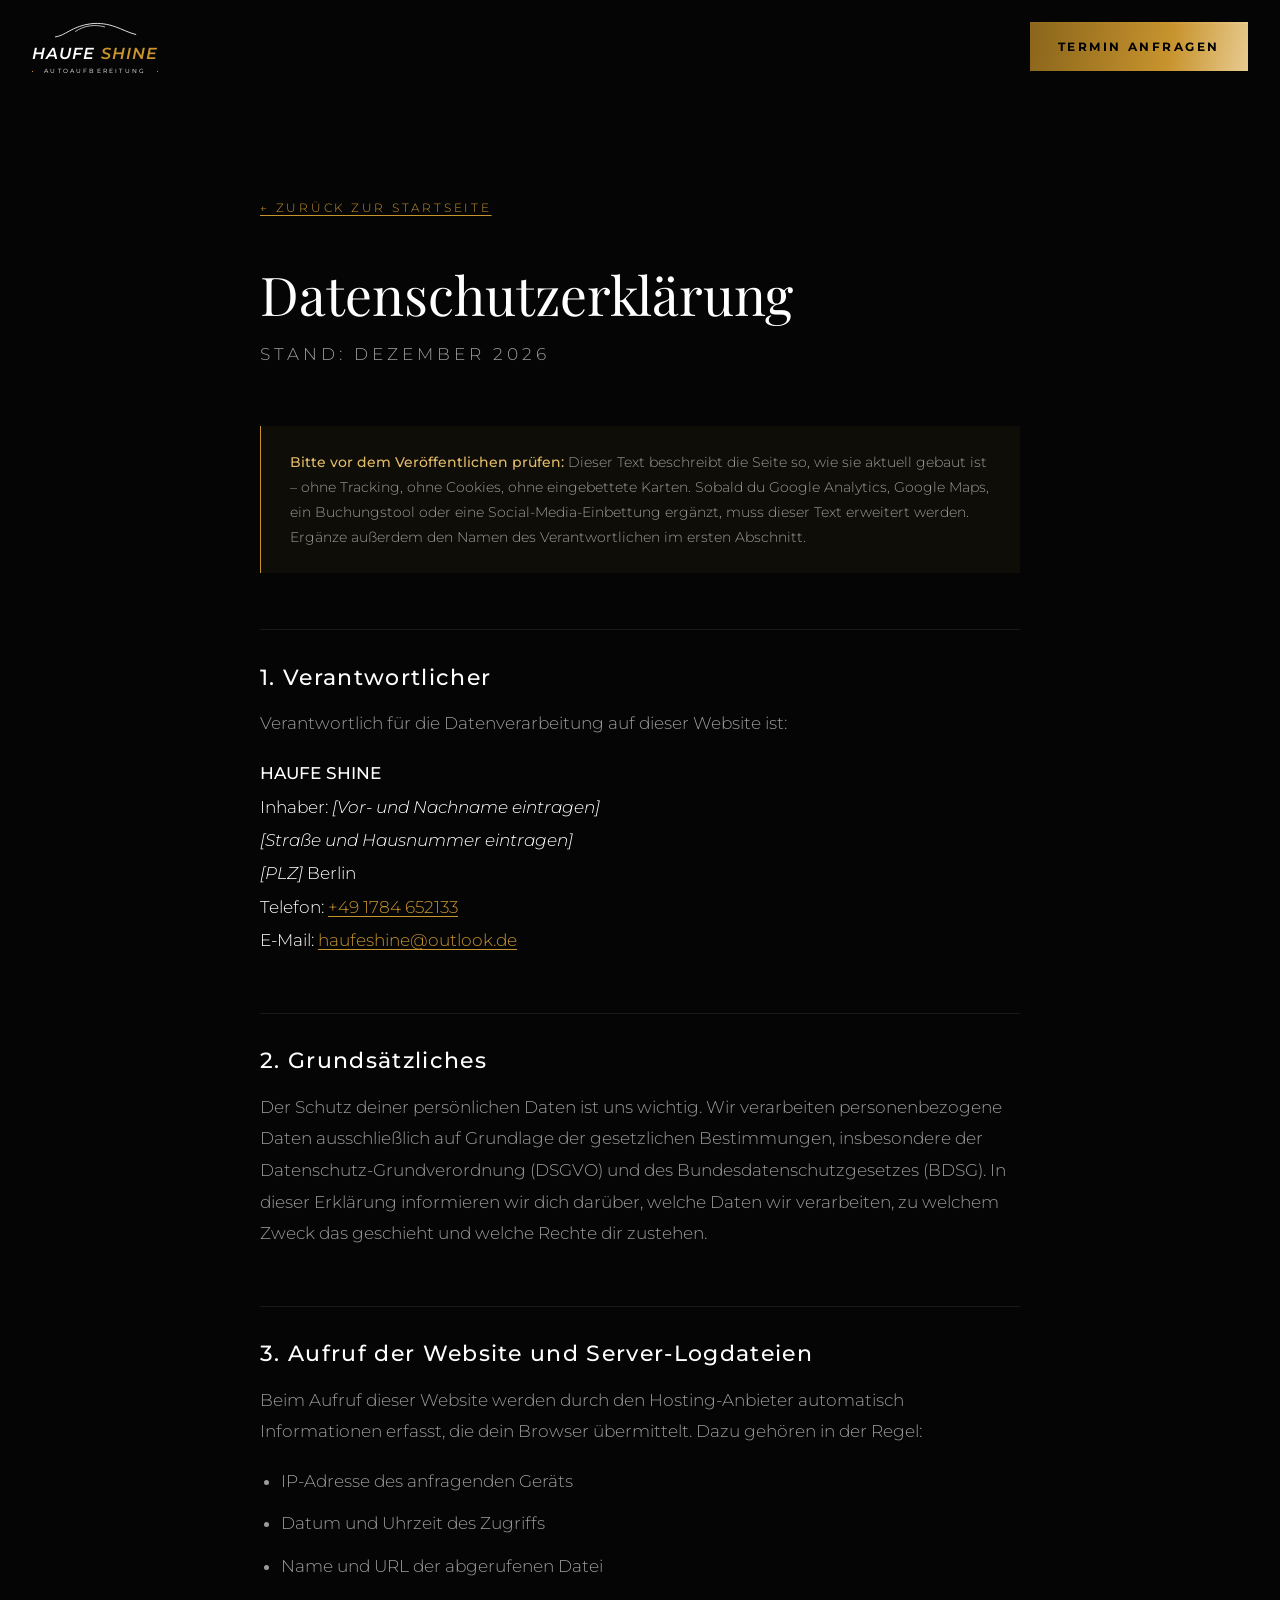
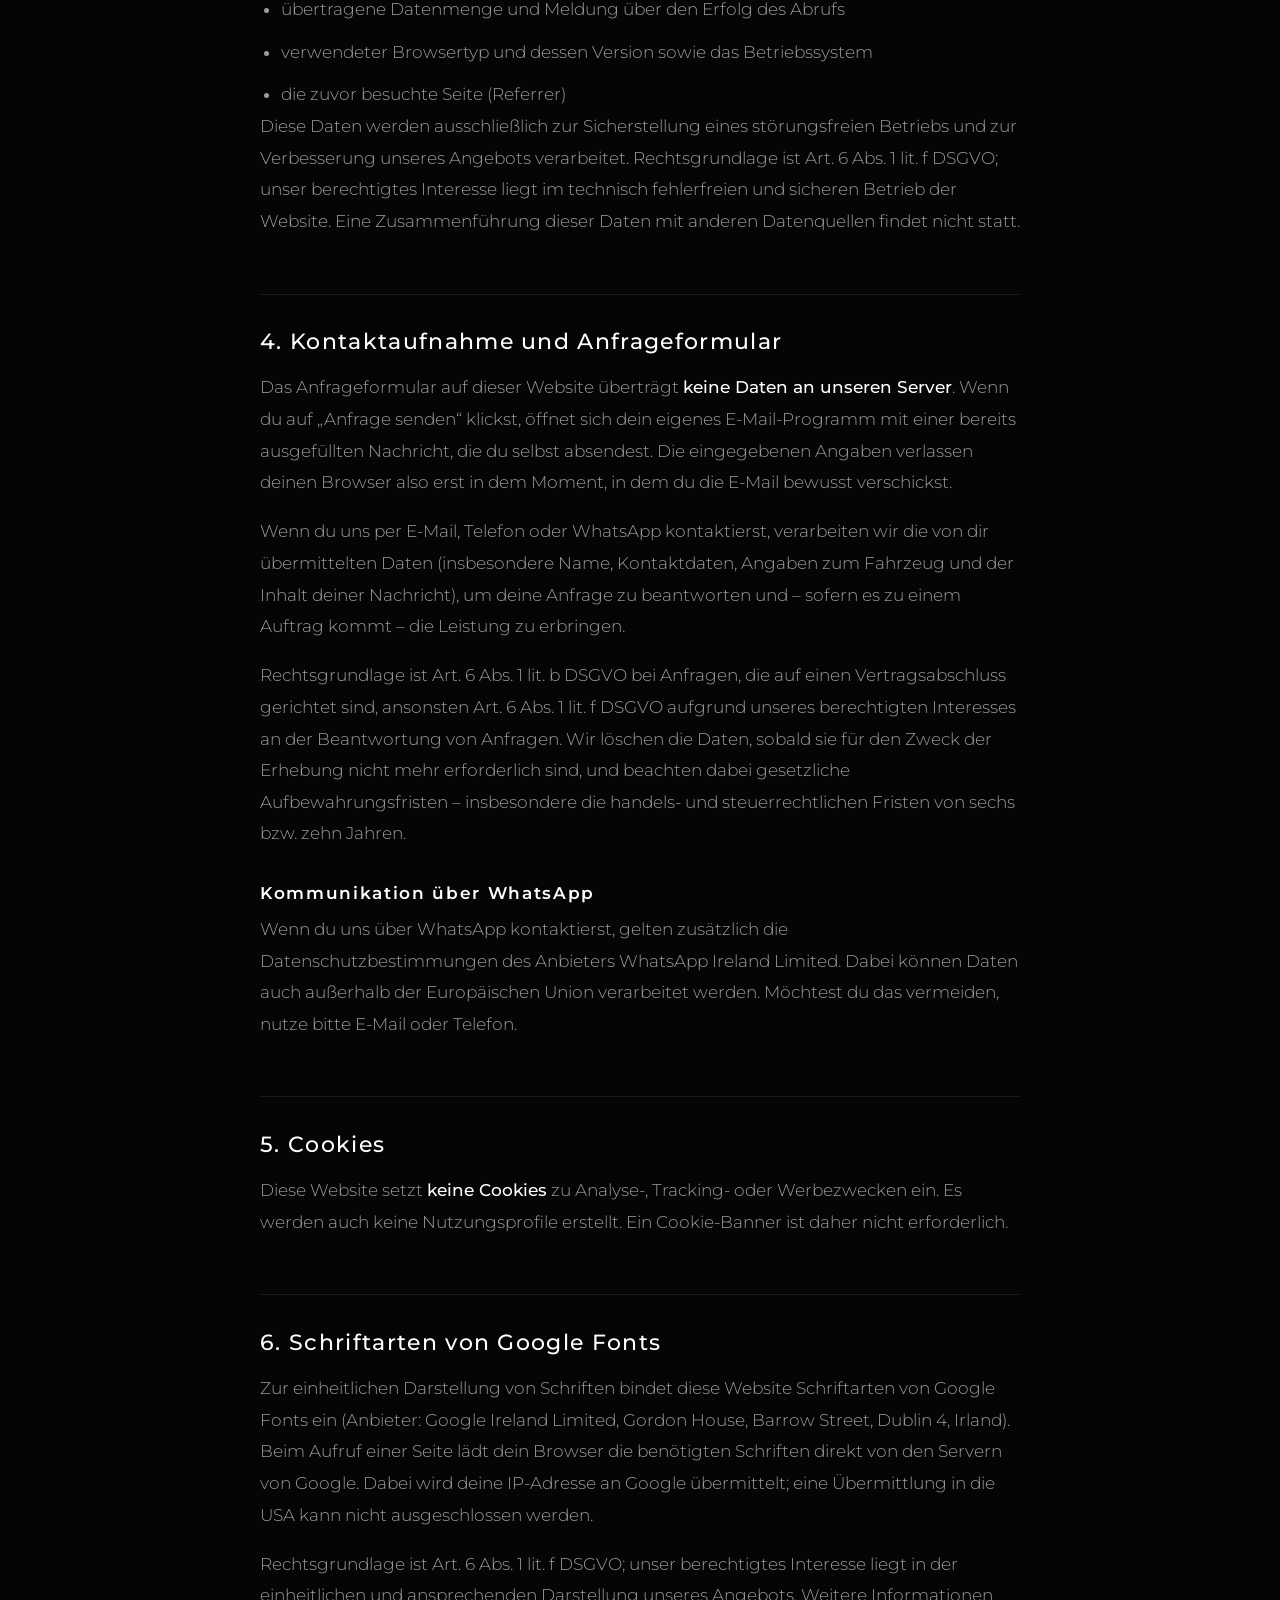
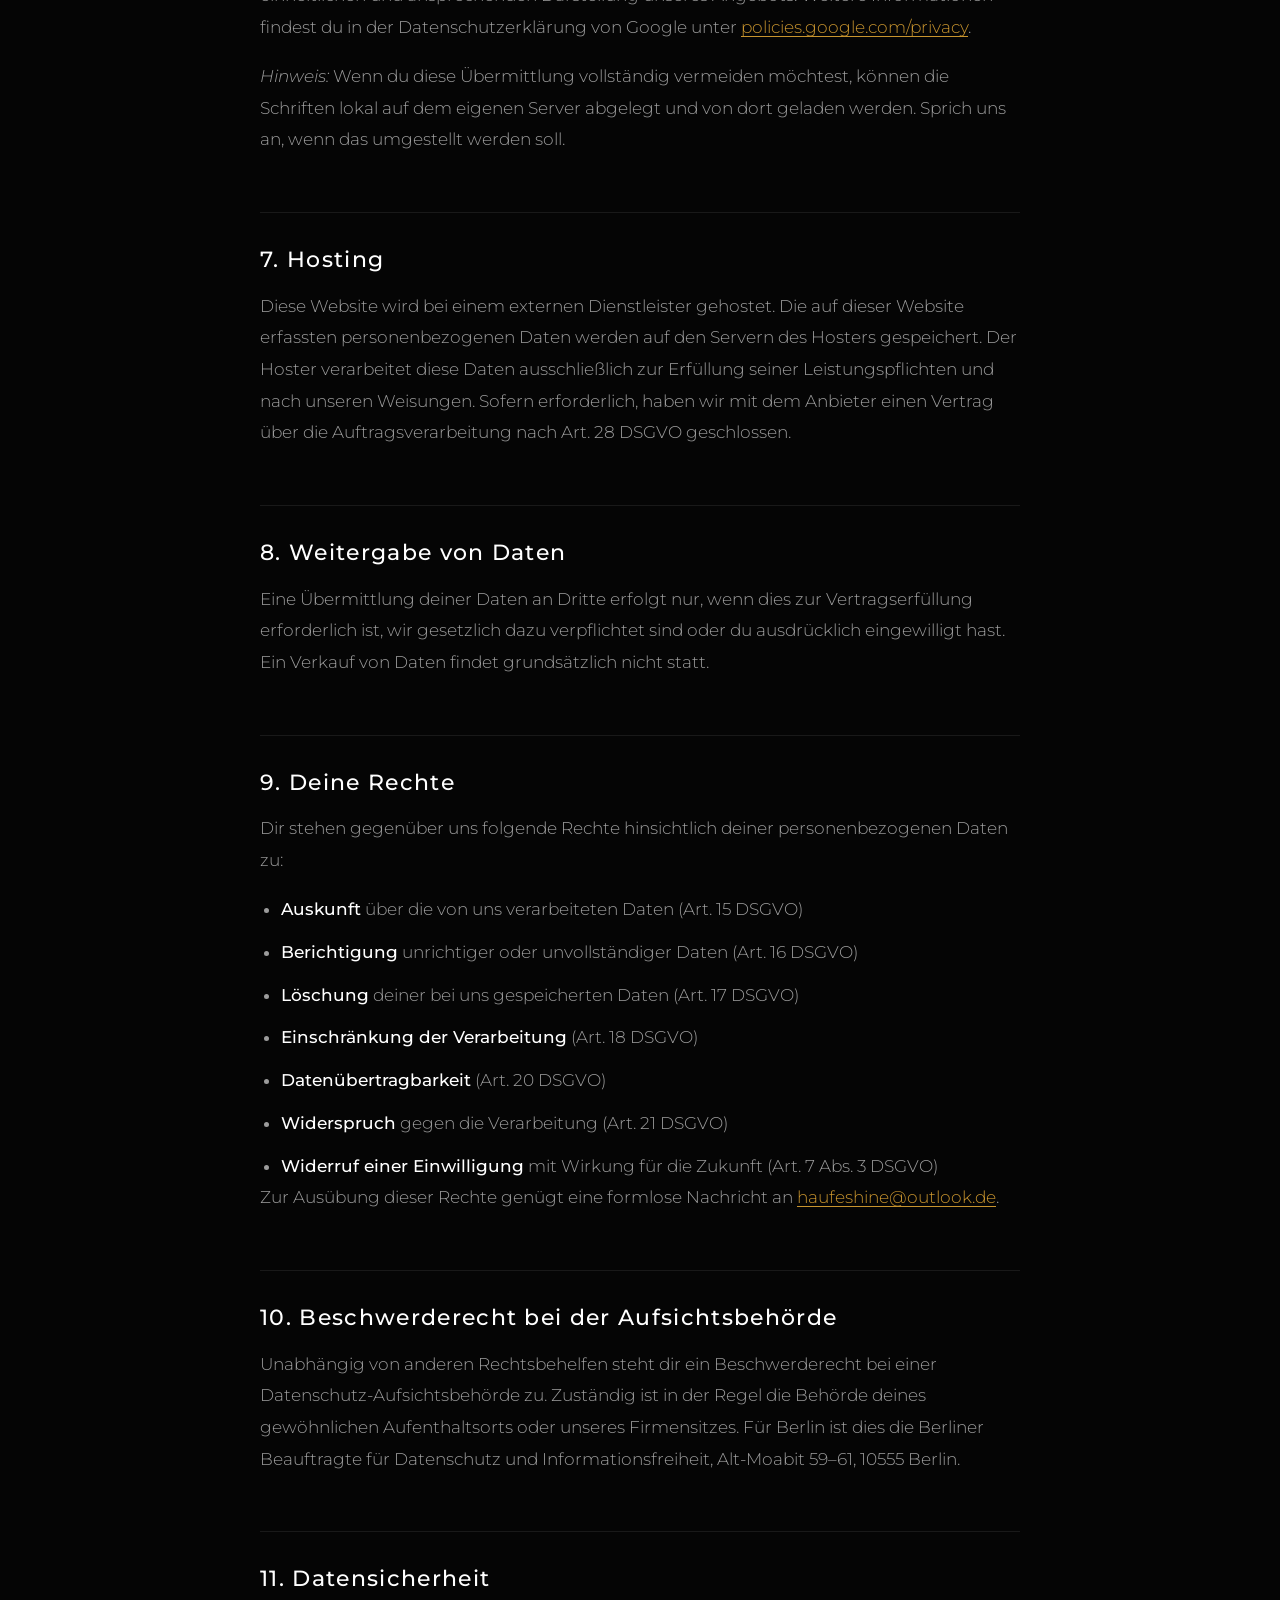
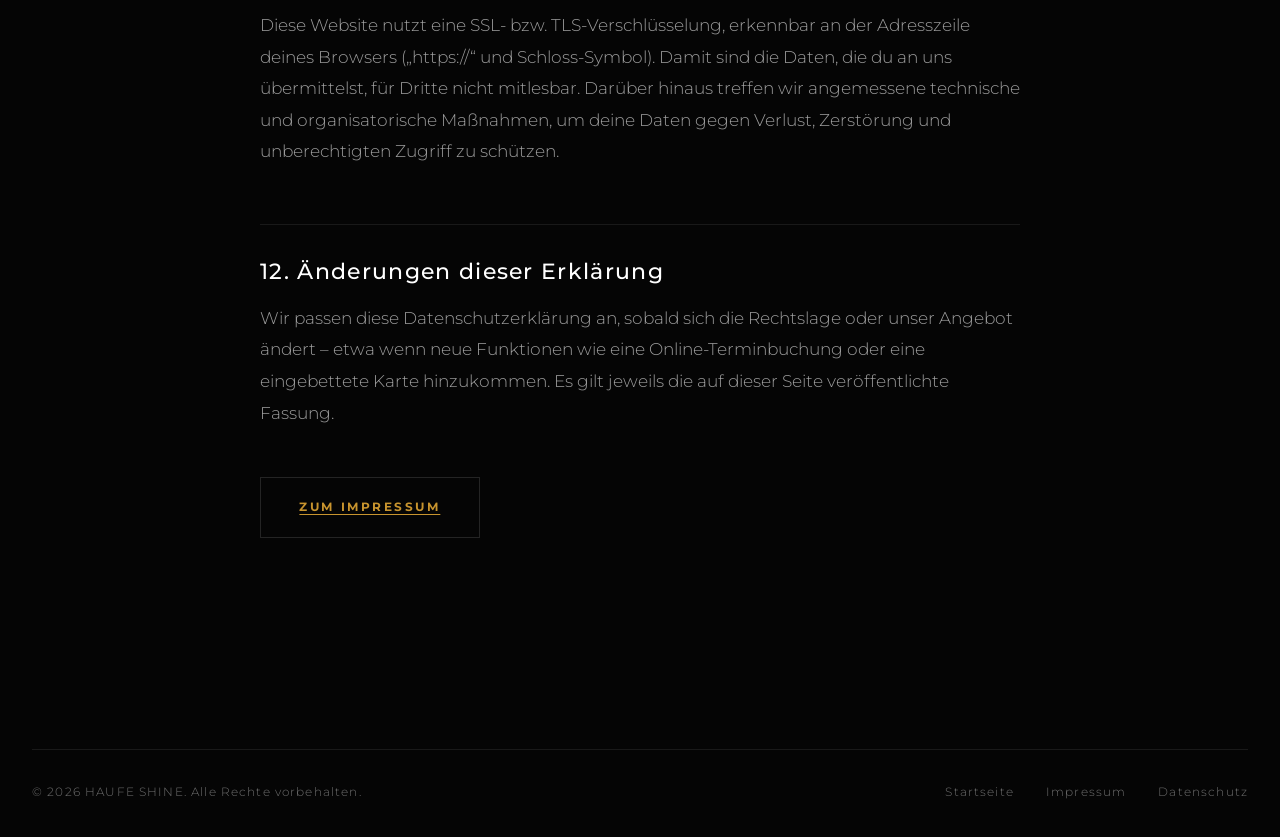
==== commit 88b2504c: "Auf mobile Premium-Positionierung in Berlin umstellen Standort und Positionierung: - Texte, SEO und " ====
--- a/datenschutz.html
+++ b/datenschutz.html
@@ -3,8 +3,8 @@
 <head>
 <meta charset="utf-8">
 <meta name="viewport" content="width=device-width, initial-scale=1">
-<title>Datenschutz – Haufe Shine Autoaufbereitung</title>
-<meta name="description" content="Datenschutzerklärung von Haufe Shine Autoaufbereitung: Welche Daten wir erheben, wozu wir sie verwenden und welche Rechte du hast.">
+<title>Datenschutz – HAUFE SHINE</title>
+<meta name="description" content="Datenschutzerklärung von HAUFE SHINE, mobile Autoaufbereitung Berlin: Welche Daten wir erheben, wozu wir sie verwenden und welche Rechte du hast.">
 <meta name="robots" content="noindex, follow">
 <meta name="theme-color" content="#050505">
 <link rel="icon" href="assets/img/favicon.svg" type="image/svg+xml">
@@ -19,7 +19,7 @@
 
 <header class="site-header is-stuck">
   <div class="site-header__inner">
-    <a href="index.html" aria-label="Haufe Shine – zur Startseite">
+    <a href="index.html" aria-label="HAUFE SHINE – zur Startseite">
       <span class="wordmark wordmark--sm">
         <svg class="wordmark__car" viewBox="0 0 240 52" fill="none" aria-hidden="true">
           <path d="M4 46c14-2 26-9 40-17 18-10 38-18 62-21 26-3 50 1 72 9 20 7 38 17 58 22" stroke="currentColor" stroke-width="2.5" stroke-linecap="round"/>
@@ -53,10 +53,10 @@
     <h2>1. Verantwortlicher</h2>
     <p>Verantwortlich für die Datenverarbeitung auf dieser Website ist:</p>
     <address>
-      <strong>Haufe Shine Autoaufbereitung</strong><br>
+      <strong>HAUFE SHINE</strong><br>
       Inhaber: <em>[Vor- und Nachname eintragen]</em><br>
-      Untermainstraße 24<br>
-      63811 Stockstadt am Main<br>
+      <em>[Straße und Hausnummer eintragen]</em><br>
+      <em>[PLZ]</em> Berlin<br>
       Telefon: <a href="tel:+491784652133">+49 1784 652133</a><br>
       E-Mail: <a href="mailto:haufeshine@outlook.de">haufeshine@outlook.de</a>
     </address>
@@ -175,7 +175,7 @@
     <p>
       Unabhängig von anderen Rechtsbehelfen steht dir ein Beschwerderecht bei einer Datenschutz-Aufsichtsbehörde
       zu. Zuständig ist in der Regel die Behörde deines gewöhnlichen Aufenthaltsorts oder unseres Firmensitzes.
-      Für Bayern ist dies das Bayerische Landesamt für Datenschutzaufsicht, Promenade 18, 91522 Ansbach.
+      Für Berlin ist dies die Berliner Beauftragte für Datenschutz und Informationsfreiheit, Alt-Moabit 59–61, 10555 Berlin.
     </p>
 
     <h2>11. Datensicherheit</h2>
@@ -203,7 +203,7 @@
 <footer class="site-footer">
   <div class="shell">
     <div class="footer-bottom" style="border-top: 1px solid var(--line-soft);">
-      <p>&copy; <span data-jahr>2026</span> Haufe Shine Autoaufbereitung. Alle Rechte vorbehalten.</p>
+      <p>&copy; <span data-jahr>2026</span> HAUFE SHINE. Alle Rechte vorbehalten.</p>
       <nav aria-label="Rechtliches">
         <a href="index.html">Startseite</a>
         <a href="impressum.html">Impressum</a>
--- a/assets/css/style.css
+++ b/assets/css/style.css
@@ -51,6 +51,21 @@
 
   /* Bewegung: langsam und zurückhaltend */
   --ease: cubic-bezier(0.22, 0.61, 0.36, 1);
+
+  /* ------------------------------------------------------------------
+     Marken-Tokens (Aliase auf die Werte oben).
+     Die Namen folgen der Vorgabe aus dem Briefing, damit die Palette
+     auch von außen unter erwartbaren Bezeichnungen ansprechbar ist.
+     ------------------------------------------------------------------ */
+  --brand-primary:      var(--gold);
+  --brand-secondary:    var(--gold-deep);
+  --brand-accent:       var(--gold-light);
+  --background-primary: var(--ink);
+  --background-secondary: var(--ink-raised);
+  --surface:            var(--ink-panel);
+  --text-primary:       var(--white);
+  --text-secondary:     var(--muted);
+  --border-hairline:    var(--line-soft);
 }
 
 /* Die Marke lebt in Schwarz und Gold. Ein heller Modus würde diese Wirkung
@@ -244,6 +259,22 @@
 
 .btn--wide { width: 100%; }
 
+/* WhatsApp: ruhige Variante mit Glyphe, kein grüner Fremdkörper */
+.btn svg { width: 1.15em; height: 1.15em; flex: none; }
+
+.btn--wa {
+  background: transparent;
+  border-color: var(--gold);
+  color: var(--gold-light);
+}
+
+.btn--wa:hover,
+.btn--wa:focus-visible {
+  background: var(--gold);
+  color: #000;
+  box-shadow: none;
+}
+
 /* Textlink mit Goldpfeil */
 .arrow-link {
   display: inline-flex;
@@ -731,147 +762,73 @@
 }
 
 /* --------------------------------------------------------------------------
-   9. Vorher / Nachher
-   -------------------------------------------------------------------------- */
-.compare {
+   10. Results — editorial, mit unterschiedlichen Bildgrößen
+   -------------------------------------------------------------------------- */
+.works {
+  display: grid;
+  grid-template-columns: repeat(6, 1fr);
+  gap: clamp(2rem, 4vw, 3.5rem) clamp(1.5rem, 3vw, 2.5rem);
+}
+
+/* Die Gewichtung ist Information: das stärkste Fahrzeug bekommt die
+   größte Fläche, Detailaufnahmen stehen kleiner daneben. */
+.work--lead  { grid-column: span 4; }
+.work--side  { grid-column: span 2; }
+.work--half  { grid-column: span 3; }
+.work--third { grid-column: span 2; }
+
+.work { margin: 0; min-width: 0; }
+
+.work__media {
   position: relative;
-  aspect-ratio: 16 / 9;
   background: var(--ink-panel);
   overflow: hidden;
-  touch-action: none;
-  user-select: none;
-}
-
-.compare img {
-  position: absolute;
-  inset: 0;
+}
+
+.work--lead  .work__media { aspect-ratio: 16 / 10; }
+.work--side  .work__media { aspect-ratio: 3 / 4; }
+.work--half  .work__media { aspect-ratio: 4 / 3; }
+.work--third .work__media { aspect-ratio: 4 / 5; }
+
+.work__media img,
+.work__media video {
   width: 100%;
   height: 100%;
   object-fit: cover;
-}
-
-.compare__after { clip-path: inset(0 0 0 var(--pos, 50%)); }
-
-.compare__handle {
+  transition: transform 1s var(--ease), filter 0.6s var(--ease);
+}
+
+.work:hover .work__media img,
+.work:hover .work__media video { transform: scale(1.04); }
+
+/* Video-Karte: das Hochformat des Originals bleibt erhalten */
+.work--film .work__media { aspect-ratio: 4 / 3; }
+
+.work__film-badge {
   position: absolute;
-  top: 0; bottom: 0;
-  left: var(--pos, 50%);
-  z-index: 3;
-  width: 1px;
-  margin-left: -0.5px;
+  top: 1rem;
+  left: 1rem;
+  z-index: 2;
+  display: flex;
+  align-items: center;
+  gap: 0.5rem;
+  padding: 0.35rem 0.8rem;
+  background: rgba(5, 5, 5, 0.7);
+  backdrop-filter: blur(6px);
+  color: var(--gold-light);
+  font-size: var(--step--2);
+  font-weight: 600;
+  letter-spacing: 0.24em;
+  text-transform: uppercase;
+}
+
+.work__film-badge::before {
+  content: "";
+  width: 5px;
+  height: 5px;
+  border-radius: 50%;
   background: var(--gold);
-  cursor: ew-resize;
-}
-
-.compare__handle::after {
-  content: "";
-  position: absolute;
-  top: 50%; left: 50%;
-  width: 3.2rem;
-  height: 3.2rem;
-  border: 1px solid var(--gold);
-  border-radius: 50%;
-  background: rgba(5, 5, 5, 0.6);
-  backdrop-filter: blur(4px);
-  transform: translate(-50%, -50%);
-}
-
-.compare__handle::before {
-  content: "‹ ›";
-  position: absolute;
-  top: 50%; left: 50%;
-  z-index: 1;
-  color: var(--gold-light);
-  font-size: 0.85rem;
-  letter-spacing: 0.14em;
-  white-space: nowrap;
-  transform: translate(-50%, -50%);
-}
-
-.compare__label {
-  position: absolute;
-  bottom: 1.4rem;
-  z-index: 2;
-  color: var(--white);
-  font-size: var(--step--2);
-  letter-spacing: 0.34em;
-  text-transform: uppercase;
-  text-shadow: 0 1px 12px rgba(0, 0, 0, 0.9);
-}
-
-.compare__label--before { left: 1.6rem; }
-.compare__label--after  { right: 1.6rem; color: var(--gold-light); }
-
-.compare-caption {
-  display: flex;
-  flex-wrap: wrap;
-  align-items: baseline;
-  justify-content: space-between;
-  gap: 1rem 3rem;
-  padding-top: 1.6rem;
-  border-top: 1px solid var(--line-soft);
-  margin-top: 1.6rem;
-}
-
-.compare-caption h3 {
-  margin-bottom: 1rem;
-  font-family: var(--font-display);
-  font-size: var(--step-2);
-  color: var(--white);
-}
-
-.compare-caption p {
-  max-width: 46ch;
-  color: var(--muted);
-  font-size: var(--step--1);
-}
-
-.compare-caption dl {
-  display: flex;
-  gap: 2.5rem;
-  margin: 0;
-}
-
-.compare-caption dt {
-  color: var(--dim);
-  font-size: var(--step--2);
-  letter-spacing: 0.22em;
-  text-transform: uppercase;
-}
-
-.compare-caption dd {
-  margin: 0.4rem 0 0;
-  color: var(--gold);
-  font-size: var(--step--1);
-  letter-spacing: 0.08em;
-}
-
-/* --------------------------------------------------------------------------
-   10. Projekte — Bild und Bildunterschrift, kein Rahmen
-   -------------------------------------------------------------------------- */
-.works {
-  display: grid;
-  grid-template-columns: repeat(auto-fill, minmax(min(100%, 21rem), 1fr));
-  gap: clamp(2rem, 4vw, 3.5rem) clamp(1.5rem, 3vw, 2.5rem);
-}
-
-.work { margin: 0; }
-
-.work__media {
-  position: relative;
-  aspect-ratio: 4 / 3;
-  background: var(--ink-panel);
-  overflow: hidden;
-}
-
-.work__media img {
-  width: 100%;
-  height: 100%;
-  object-fit: cover;
-  transition: transform 0.9s var(--ease);
-}
-
-.work:hover .work__media img { transform: scale(1.045); }
+}
 
 /* Goldlinie, die unter dem Bild aufzieht */
 .work__media::after {
@@ -883,41 +840,222 @@
   background: var(--gold);
   transform: scaleX(0);
   transform-origin: left;
-  transition: transform 0.6s var(--ease);
+  transition: transform 0.7s var(--ease);
 }
 
 .work:hover .work__media::after { transform: scaleX(1); }
 
-.work figcaption { padding-top: 1.3rem; }
-
-.work__kind {
-  display: block;
-  color: var(--gold);
-  font-size: var(--step--2);
-  letter-spacing: 0.3em;
-  text-transform: uppercase;
+.work figcaption {
+  display: flex;
+  flex-wrap: wrap;
+  align-items: baseline;
+  justify-content: space-between;
+  gap: 0.5rem 1.5rem;
+  padding-top: 1.2rem;
 }
 
 .work h3 {
-  margin-top: 0.7rem;
   color: var(--white);
   font-family: var(--font-display);
   font-size: var(--step-1);
 }
 
-.work p {
-  margin-top: 0.6rem;
+.work--side h3,
+.work--third h3 { font-size: var(--step-0); }
+
+.work__kind {
+  color: var(--gold);
+  font-size: var(--step--2);
+  letter-spacing: 0.28em;
+  text-transform: uppercase;
+  white-space: nowrap;
+}
+
+.work__note {
+  flex-basis: 100%;
+  margin-top: 0.2rem;
   color: var(--muted);
   font-size: var(--step--1);
   line-height: 1.7;
 }
 
-.work__meta {
-  margin-top: 0.9rem;
+/* Hinweiszeile, solange Platzhalter statt echter Fotos stehen */
+.pending {
+  display: flex;
+  align-items: flex-start;
+  gap: 1rem;
+  max-width: 62ch;
+  margin-top: clamp(3rem, 5vw, 4rem);
+  padding-left: 1.3rem;
+  border-left: 1px solid var(--gold);
   color: var(--dim);
+  font-size: var(--step--1);
+  line-height: 1.8;
+}
+
+.pending strong { color: var(--gold-light); font-weight: 500; }
+
+/* --------------------------------------------------------------------------
+   10a. Kunden-Case — editorial, das Fahrzeug trägt, nicht die Person
+   -------------------------------------------------------------------------- */
+.case {
+  display: grid;
+  grid-template-columns: minmax(0, 0.85fr) minmax(0, 1.4fr);
+  gap: clamp(2.5rem, 6vw, 5rem);
+  align-items: center;
+  padding-block: clamp(3rem, 6vw, 5rem);
+  border-top: 1px solid var(--line-soft);
+}
+
+/* Zweiter Case spiegelt die Anordnung, damit die Seite nicht abarbeitet.
+   Die Spaltenbreiten drehen mit — das Medium behält immer die breite Seite. */
+.case--flip {
+  grid-template-columns: minmax(0, 1.4fr) minmax(0, 0.85fr);
+}
+
+.case--flip .case__intro { order: 2; }
+
+.case__label {
+  color: var(--gold);
+  font-size: var(--step--2);
+  font-weight: 500;
+  letter-spacing: 0.36em;
+  text-transform: uppercase;
+}
+
+.case__name {
+  margin-top: 1rem;
+  color: var(--white);
+  font-family: var(--font-display);
+  font-size: clamp(2.4rem, 1.6rem + 3.4vw, 4.4rem);
+  line-height: 1;
+}
+
+.case__meta {
+  display: flex;
+  flex-wrap: wrap;
+  gap: 1.5rem 3rem;
+  margin: 2rem 0 0;
+  padding-top: 1.6rem;
+  border-top: 1px solid var(--line-soft);
+}
+
+.case__meta dt {
+  color: var(--dim);
+  font-size: var(--step--2);
+  letter-spacing: 0.24em;
+  text-transform: uppercase;
+}
+
+.case__meta dd {
+  margin: 0.45rem 0 0;
+  color: var(--white);
+  font-size: var(--step-0);
+  letter-spacing: 0.03em;
+}
+
+.case__note {
+  max-width: 40ch;
+  margin-top: 1.8rem;
+  color: var(--muted);
+  font-size: var(--step--1);
+  line-height: 1.8;
+}
+
+.case__media {
+  display: grid;
+  grid-template-columns: repeat(auto-fit, minmax(min(100%, 14rem), 1fr));
+  gap: clamp(1rem, 2vw, 1.75rem);
+  min-width: 0;
+}
+
+.case__film,
+.case__still {
+  position: relative;
+  margin: 0;
+  min-width: 0;
+  overflow: hidden;
+  background: var(--ink-panel);
+}
+
+.case__film video,
+.case__still img {
+  width: 100%;
+  height: 100%;
+  object-fit: cover;
+  transition: transform 1.1s var(--ease);
+}
+
+/* Das Original ist hochkant gefilmt — das Format bleibt erhalten */
+.case__film { aspect-ratio: 9 / 16; }
+.case__still { aspect-ratio: 9 / 16; }
+.case__still--wide { aspect-ratio: 16 / 10; }
+
+/* Ein einzelnes Medium bekommt die ganze Breite. Über `grid-column: 1 / -1`
+   geht das bei auto-fit nicht zuverlässig — die Spaltenregel ist eindeutig. */
+.case__media--single { grid-template-columns: minmax(0, 1fr); }
+
+.case:hover .case__film video,
+.case:hover .case__still img { transform: scale(1.03); }
+
+.case__film-cap {
+  position: absolute;
+  inset-inline: 0;
+  bottom: 0;
+  padding: 2.5rem 1rem 0.9rem;
+  background: linear-gradient(to top, rgba(5, 5, 5, 0.85), transparent);
+  color: var(--soft);
   font-size: var(--step--2);
   letter-spacing: 0.2em;
   text-transform: uppercase;
+  text-align: center;
+}
+
+/* --------------------------------------------------------------------------
+   10b. Clients & Partner
+   -------------------------------------------------------------------------- */
+.clients {
+  display: grid;
+  grid-template-columns: repeat(auto-fit, minmax(min(100%, 15rem), 1fr));
+  gap: 1px;
+  background: var(--line-soft);
+  border-block: 1px solid var(--line-soft);
+}
+
+.client {
+  display: flex;
+  flex-direction: column;
+  gap: 0.7rem;
+  padding: clamp(2rem, 4vw, 3rem) clamp(1.25rem, 2.5vw, 2rem);
+  background: var(--ink);
+  transition: background 0.45s var(--ease);
+}
+
+.client:hover { background: var(--ink-panel); }
+
+.client dt {
+  color: var(--white);
+  font-size: var(--step-0);
+  font-weight: 500;
+  letter-spacing: 0.14em;
+  text-transform: uppercase;
+}
+
+.client dd {
+  margin: 0;
+  color: var(--dim);
+  font-size: var(--step--1);
+  line-height: 1.7;
+}
+
+/* Freier Platz, bis echte Kunden und Partner benannt sind */
+.client--open dt { color: var(--dim); }
+
+.client--open::before {
+  content: "";
+  width: 1.6rem;
+  height: 1px;
+  background: var(--gold-deep);
 }
 
 /* --------------------------------------------------------------------------
@@ -1554,6 +1692,11 @@
   background: var(--ink);
 }
 
+/* Platz für die Sticky-Leiste auf dem Smartphone */
+@media (max-width: 54rem) {
+  .site-footer { padding-bottom: 6rem; }
+}
+
 .footer-grid {
   display: grid;
   grid-template-columns: minmax(0, 1.4fr) repeat(auto-fit, minmax(min(100%, 10rem), 1fr));
@@ -1622,7 +1765,7 @@
 
 .footer-bottom a:hover { color: var(--gold-light); }
 
-/* Schwebender WhatsApp-Knopf */
+/* Schwebender WhatsApp-Knopf (Desktop) */
 .floating-wa {
   position: fixed;
   right: 1.5rem;
@@ -1650,6 +1793,51 @@
 .floating-wa svg { width: 1.4rem; height: 1.4rem; }
 
 /* --------------------------------------------------------------------------
+   17b. Mobiler Sticky-CTA
+   Fährt erst ein, sobald der Hero verlassen wurde, und tritt am Ende der
+   Seite wieder zurück, damit er den Abschluss nicht überdeckt.
+   -------------------------------------------------------------------------- */
+.sticky-cta {
+  position: fixed;
+  inset-inline: 0;
+  bottom: 0;
+  z-index: 95;
+  display: none;
+  gap: 1px;
+  background: var(--line-soft);
+  border-top: 1px solid var(--line-soft);
+  transform: translateY(110%);
+  transition: transform 0.45s var(--ease);
+  padding-bottom: env(safe-area-inset-bottom, 0);
+}
+
+.sticky-cta.is-shown { transform: none; }
+
+.sticky-cta a {
+  flex: 1;
+  display: flex;
+  align-items: center;
+  justify-content: center;
+  gap: 0.65rem;
+  min-height: 3.6rem;
+  padding: 0.9rem 1rem;
+  background: rgba(5, 5, 5, 0.96);
+  backdrop-filter: blur(14px);
+  color: var(--white);
+  font-size: var(--step--2);
+  font-weight: 600;
+  letter-spacing: 0.18em;
+  text-transform: uppercase;
+}
+
+.sticky-cta a svg { width: 1.15rem; height: 1.15rem; flex: none; }
+
+.sticky-cta a.is-primary {
+  background: var(--gold);
+  color: #000;
+}
+
+/* --------------------------------------------------------------------------
    18. Rechtstexte
    -------------------------------------------------------------------------- */
 .legal { padding-block: clamp(9rem, 15vw, 12rem) clamp(5rem, 9vw, 8rem); }
@@ -1787,6 +1975,21 @@
     grid-column: 2;
     color: var(--gold);
   }
+
+  .case {
+    grid-template-columns: minmax(0, 1fr);
+    align-items: start;
+  }
+
+  .case--flip .case__intro { order: 0; }
+
+  .work--lead,
+  .work--side,
+  .work--half { grid-column: span 6; }
+
+  .work--third { grid-column: span 3; }
+
+  .work--side .work__media { aspect-ratio: 4 / 3; }
 
   .hero__vehicle {
     width: 92%;
@@ -1834,6 +2037,11 @@
      als es zur Wirkung beiträgt — die Lichtstreifen tragen den Hero allein. */
   .hero__vehicle { display: none; }
 
+  /* Auf dem Smartphone übernimmt die Sticky-Leiste; der Rundknopf
+     würde sie nur doppeln. */
+  .sticky-cta { display: flex; }
+  .floating-wa { display: none; }
+
   .plan { border-left: 0; border-top: 1px solid var(--line-soft); }
   .plan:first-child { border-top: 0; }
   .plan--featured::before { display: none; }
@@ -1842,16 +2050,17 @@
     border-top-width: 2px;
   }
 
-  .compare { aspect-ratio: 4 / 3; }
 }
 
 @media (max-width: 34rem) {
   :root { --shell: min(1280px, 100% - 2.25rem); }
+
+  .work--third { grid-column: span 6; }
+  .work--third .work__media { aspect-ratio: 4 / 3; }
 
   .hero { min-height: auto; padding-top: 8.5rem; }
   .hero__facts { gap: 0.8rem 2rem; flex-direction: column; }
   .floating-wa { right: 1rem; bottom: 1rem; }
-  .compare-caption dl { gap: 1.75rem; }
 }
 
 /* --------------------------------------------------------------------------
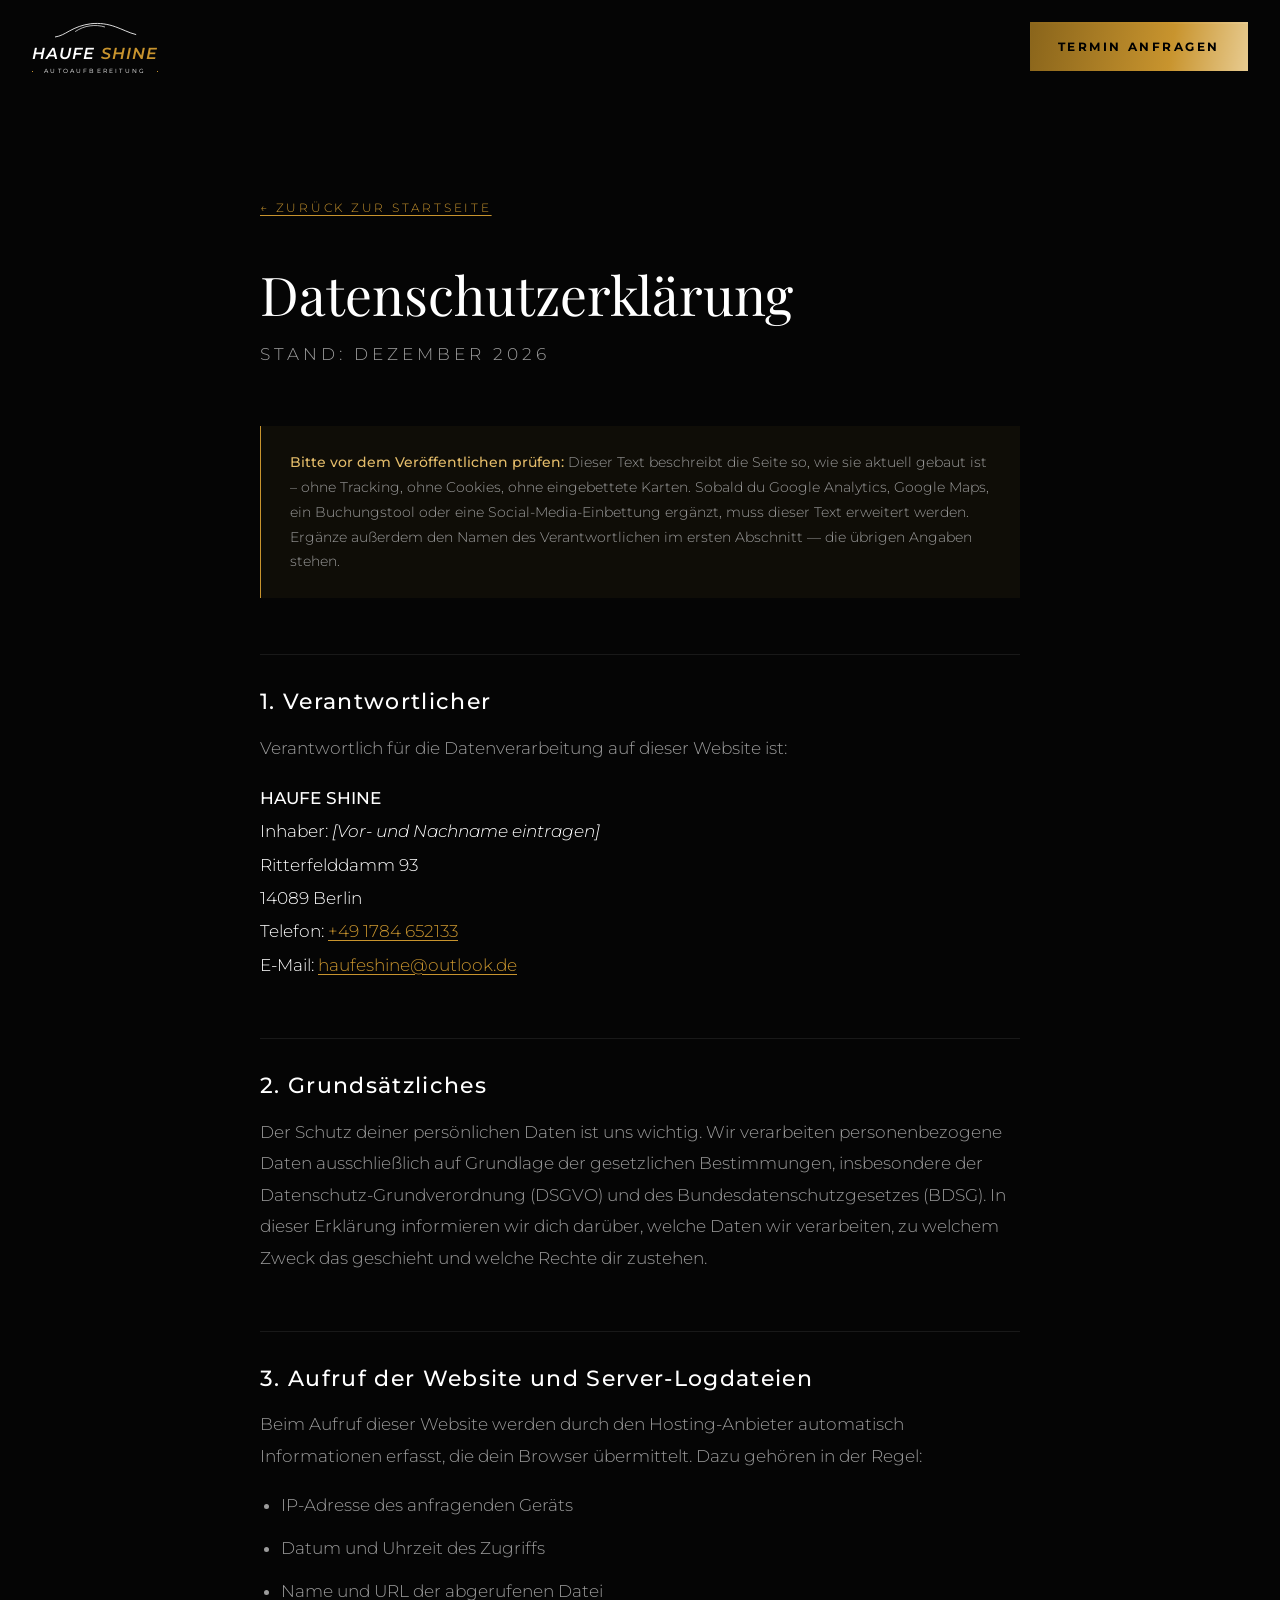
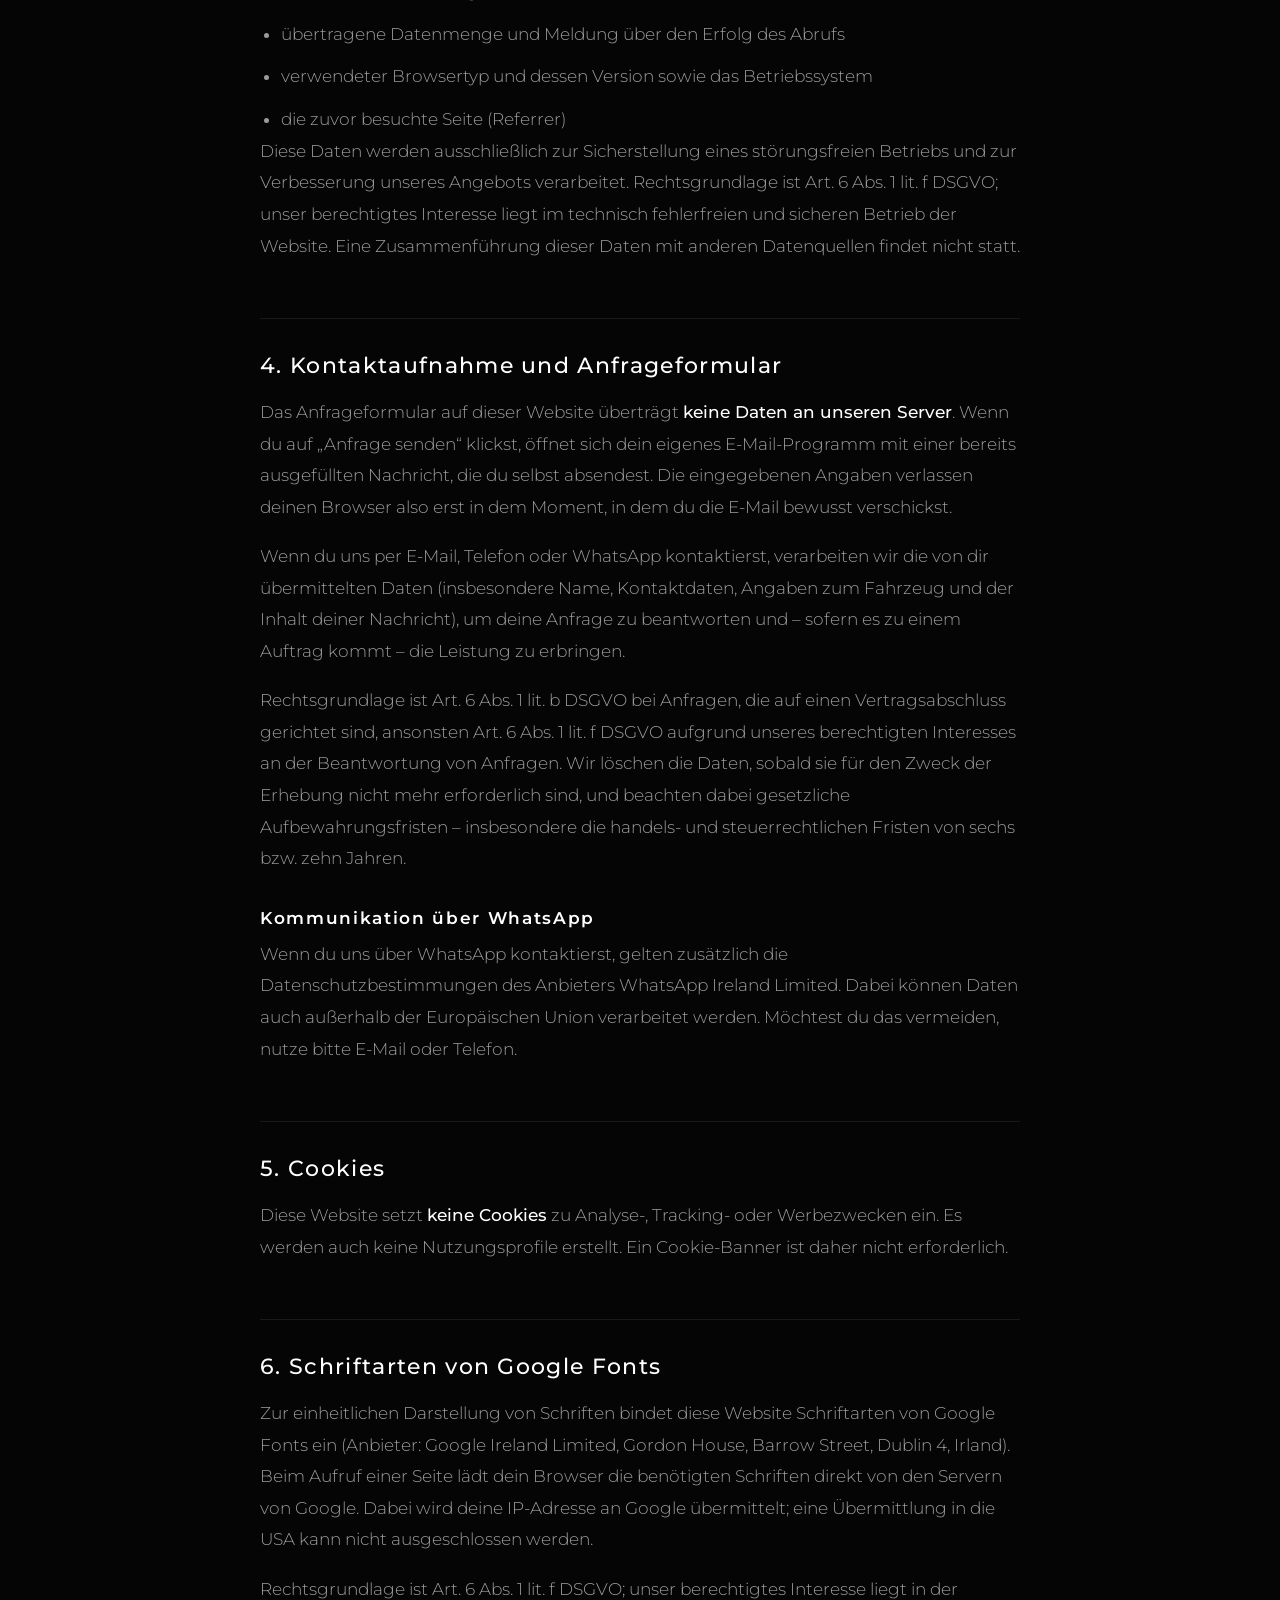
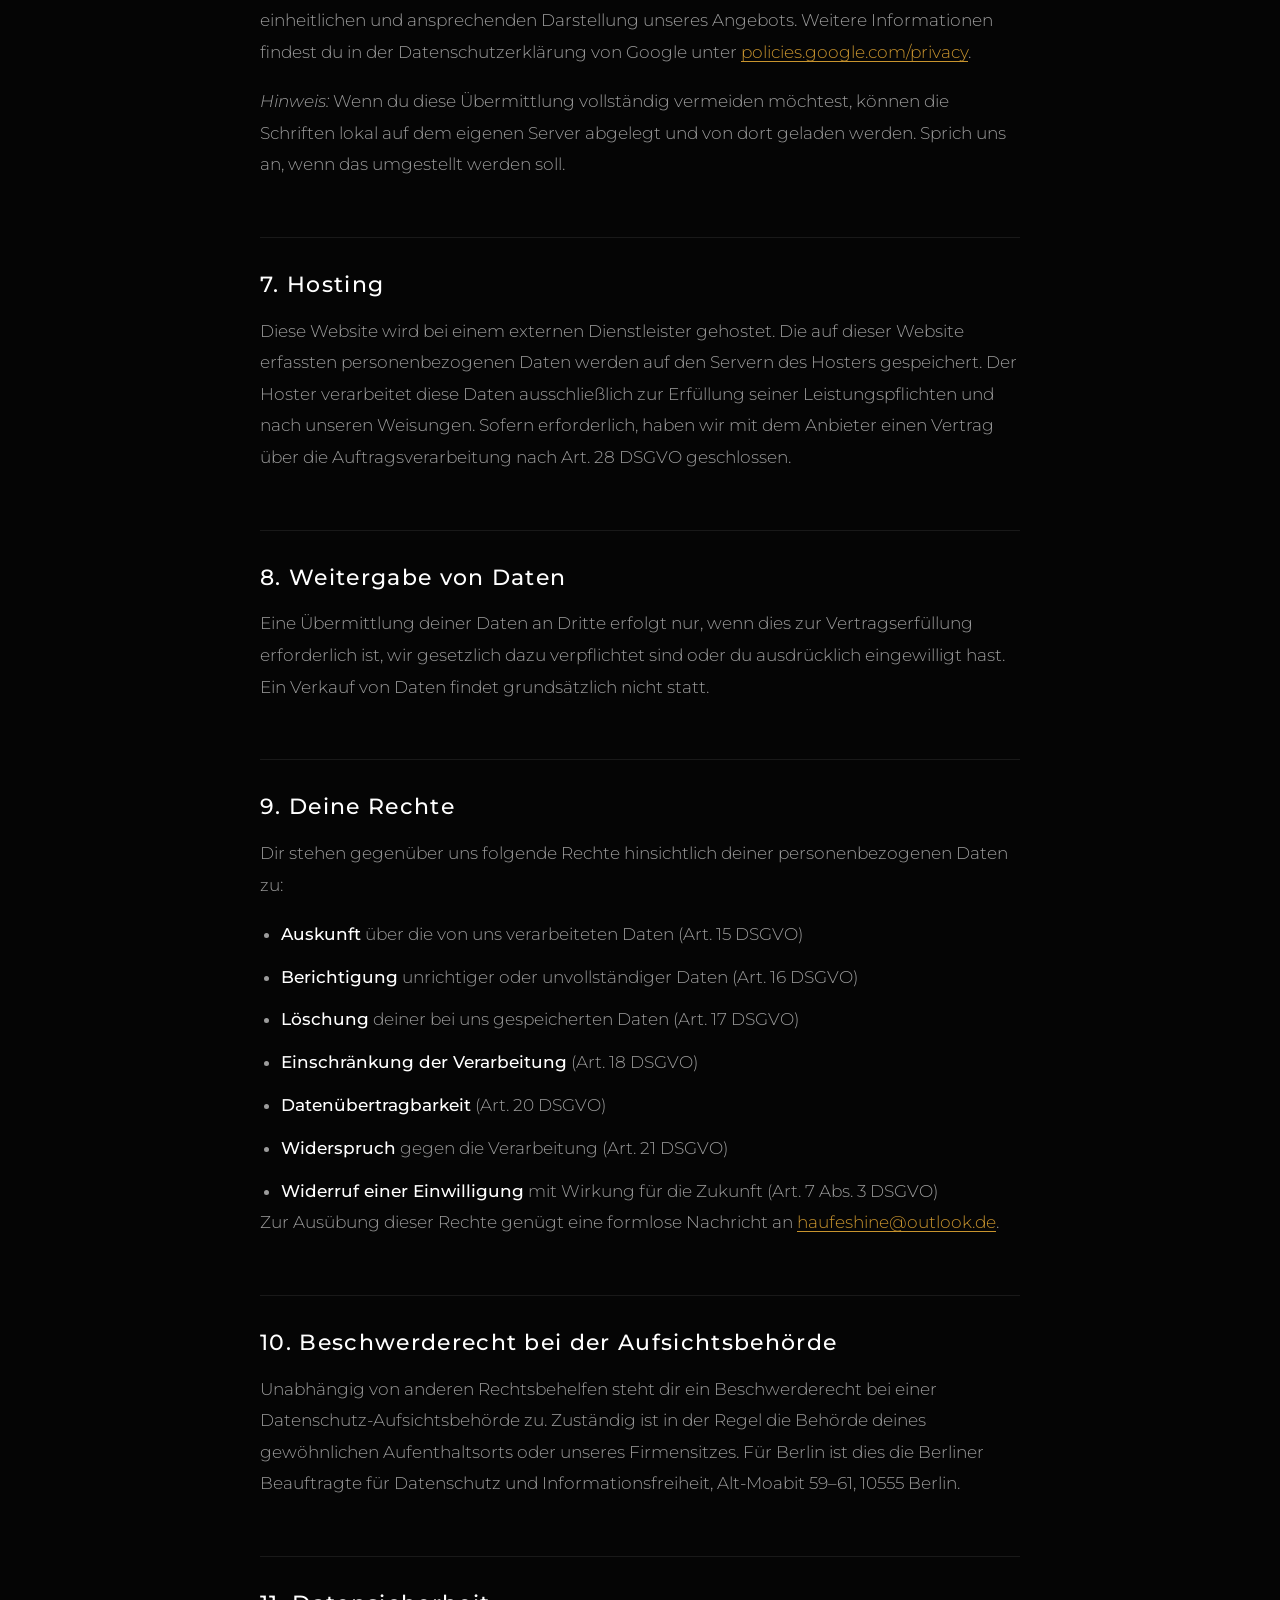
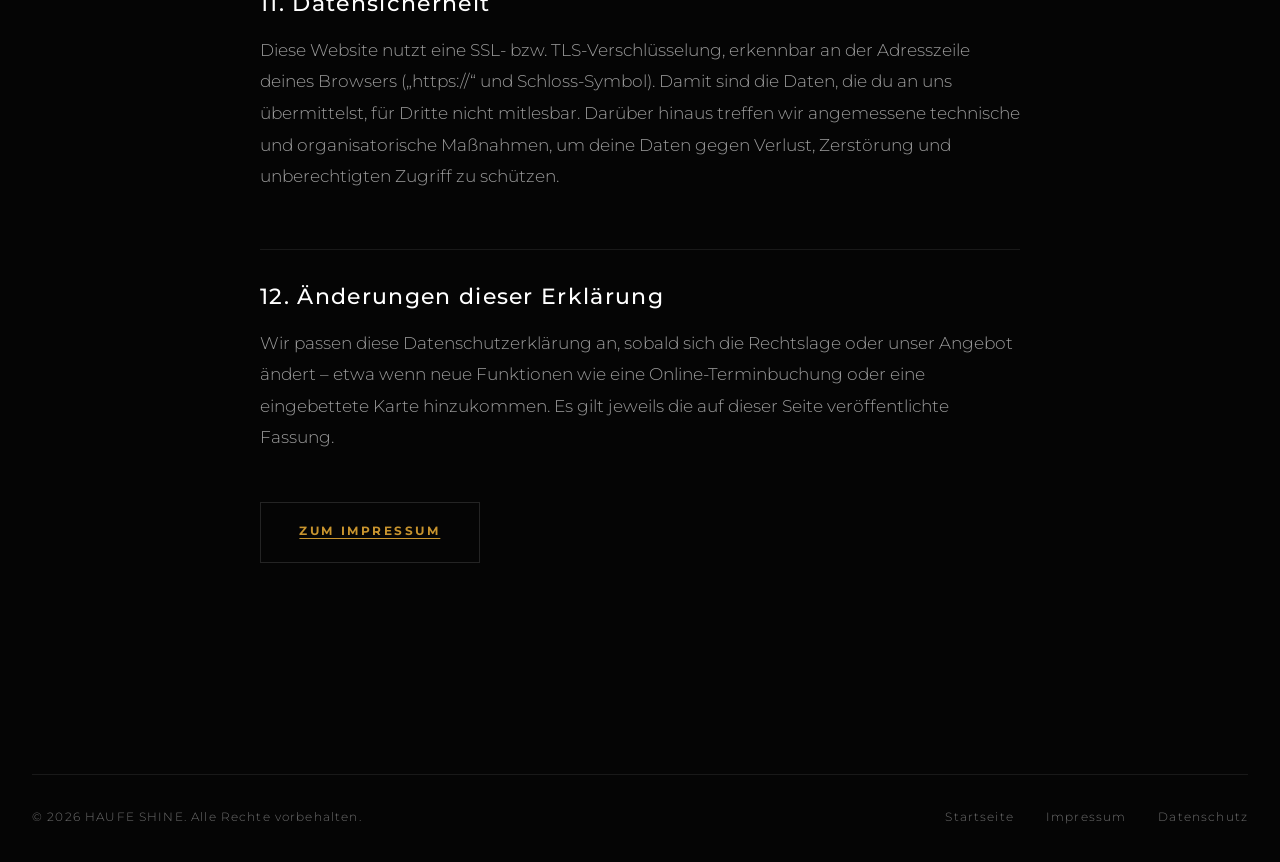
==== commit 2411ee9b: "Anschrift eintragen und Freigabevermerk entfernen - Ritterfelddamm 93, 14089 Berlin in Impressum, Da" ====
--- a/datenschutz.html
+++ b/datenschutz.html
@@ -47,7 +47,7 @@
       <strong>Bitte vor dem Veröffentlichen prüfen:</strong> Dieser Text beschreibt die Seite so, wie sie aktuell
       gebaut ist – ohne Tracking, ohne Cookies, ohne eingebettete Karten. Sobald du Google Analytics, Google Maps,
       ein Buchungstool oder eine Social-Media-Einbettung ergänzt, muss dieser Text erweitert werden. Ergänze
-      außerdem den Namen des Verantwortlichen im ersten Abschnitt.
+      außerdem den Namen des Verantwortlichen im ersten Abschnitt — die übrigen Angaben stehen.
     </div>
 
     <h2>1. Verantwortlicher</h2>
@@ -55,8 +55,8 @@
     <address>
       <strong>HAUFE SHINE</strong><br>
       Inhaber: <em>[Vor- und Nachname eintragen]</em><br>
-      <em>[Straße und Hausnummer eintragen]</em><br>
-      <em>[PLZ]</em> Berlin<br>
+      Ritterfelddamm 93<br>
+      14089 Berlin<br>
       Telefon: <a href="tel:+491784652133">+49 1784 652133</a><br>
       E-Mail: <a href="mailto:haufeshine@outlook.de">haufeshine@outlook.de</a>
     </address>
--- a/assets/css/style.css
+++ b/assets/css/style.css
@@ -801,9 +801,6 @@
 .work:hover .work__media img,
 .work:hover .work__media video { transform: scale(1.04); }
 
-/* Video-Karte: das Hochformat des Originals bleibt erhalten */
-.work--film .work__media { aspect-ratio: 4 / 3; }
-
 .work__film-badge {
   position: absolute;
   top: 1rem;
@@ -954,6 +951,26 @@
   letter-spacing: 0.03em;
 }
 
+/* Case ohne Aufnahmen: eine Zeile statt eines leeren Bildkastens */
+.case--text {
+  grid-template-columns: minmax(0, 0.85fr) minmax(0, 1.4fr);
+  align-items: center;
+}
+
+.case__note--wide {
+  max-width: 56ch;
+  margin-top: 0;
+}
+
+.case__soon {
+  display: block;
+  margin-top: 1.2rem;
+  color: var(--gold);
+  font-size: var(--step--2);
+  letter-spacing: 0.24em;
+  text-transform: uppercase;
+}
+
 .case__note {
   max-width: 40ch;
   margin-top: 1.8rem;
@@ -1186,6 +1203,24 @@
 }
 
 .plan__price small:first-child { margin-right: 0.1rem; }
+
+/* Kennzeichnung, solange die Beträge nicht freigegeben sind.
+   Nach der Freigabe entfällt sie zusammen mit dem Hinweis darunter. */
+.tag-draft {
+  align-self: center;
+  margin-left: 0.6rem;
+  padding: 0.2rem 0.55rem;
+  border: 1px dashed var(--gold-deep);
+  color: var(--gold);
+  font-family: var(--font-sans);
+  font-size: 0.58rem;
+  font-weight: 600;
+  letter-spacing: 0.18em;
+  text-transform: uppercase;
+  white-space: nowrap;
+}
+
+.addons .tag-draft { margin-left: 0.5rem; }
 
 .plan__features {
   display: flex;
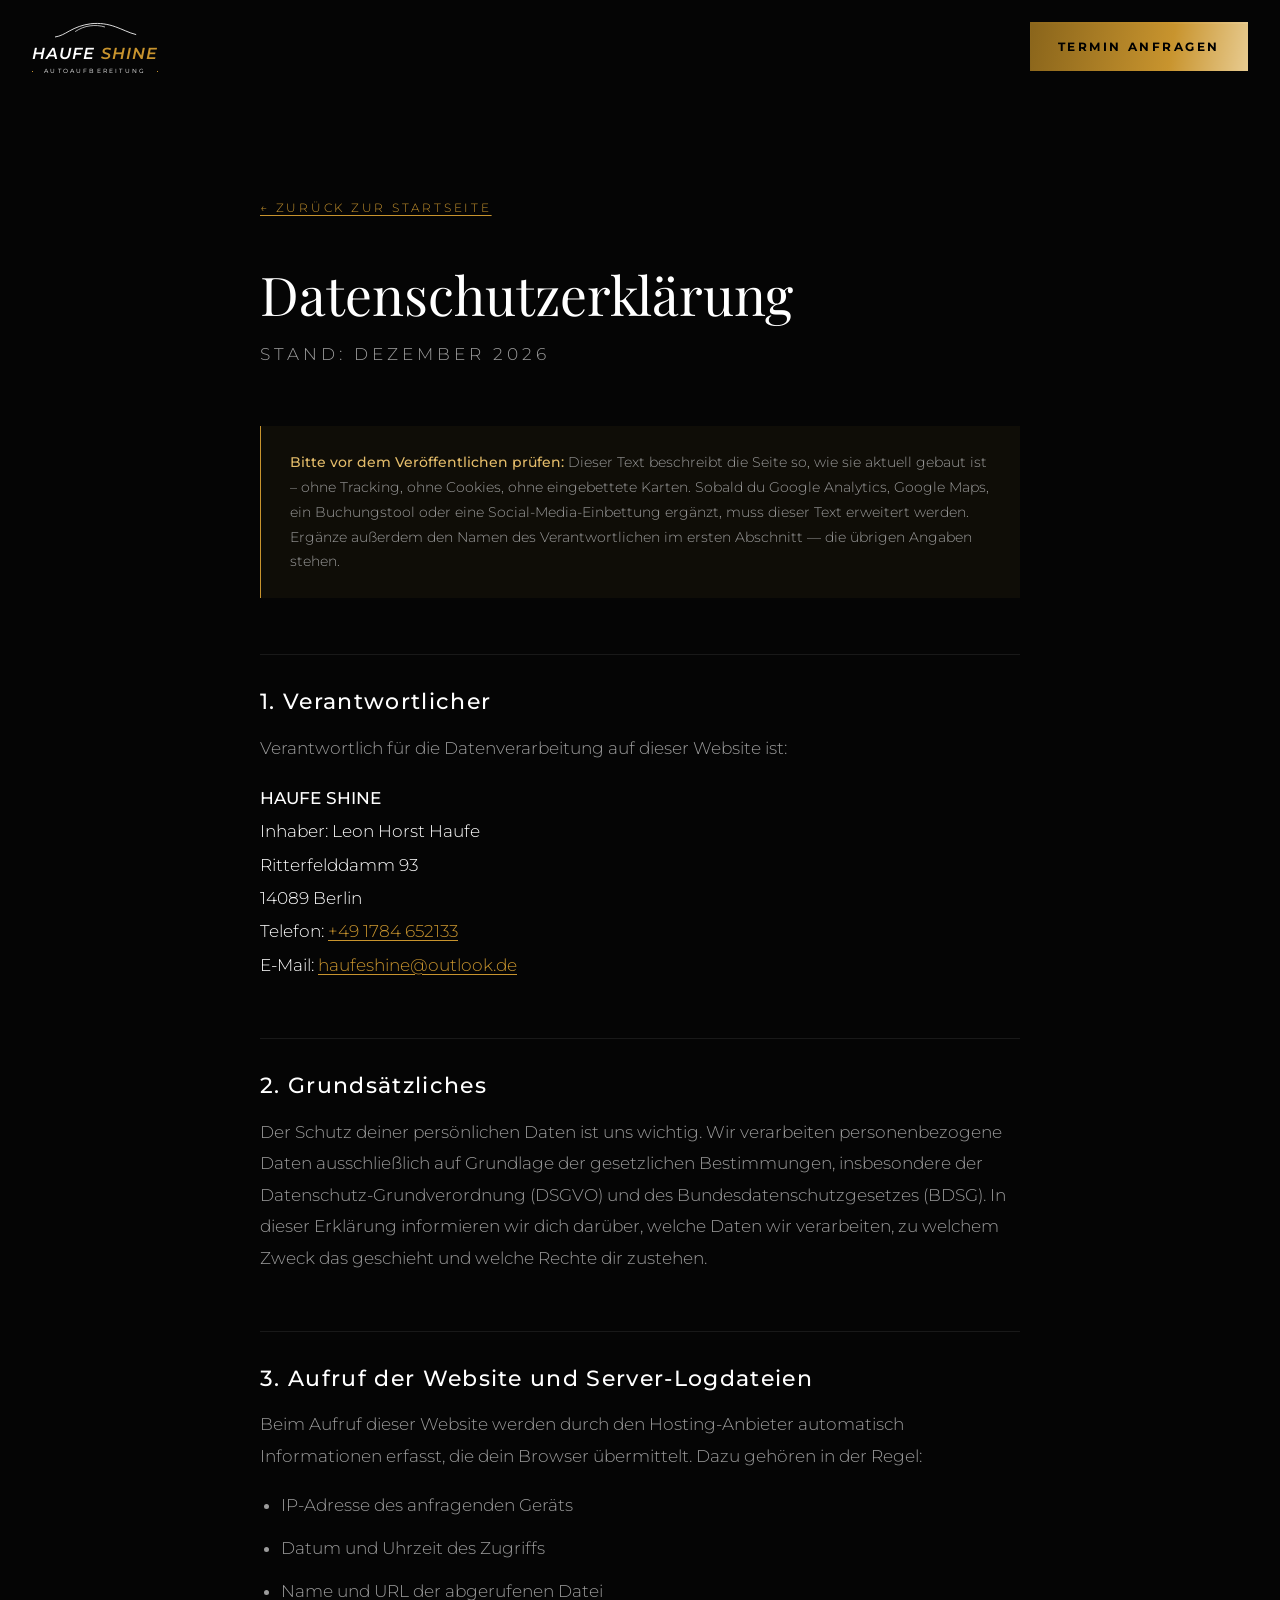
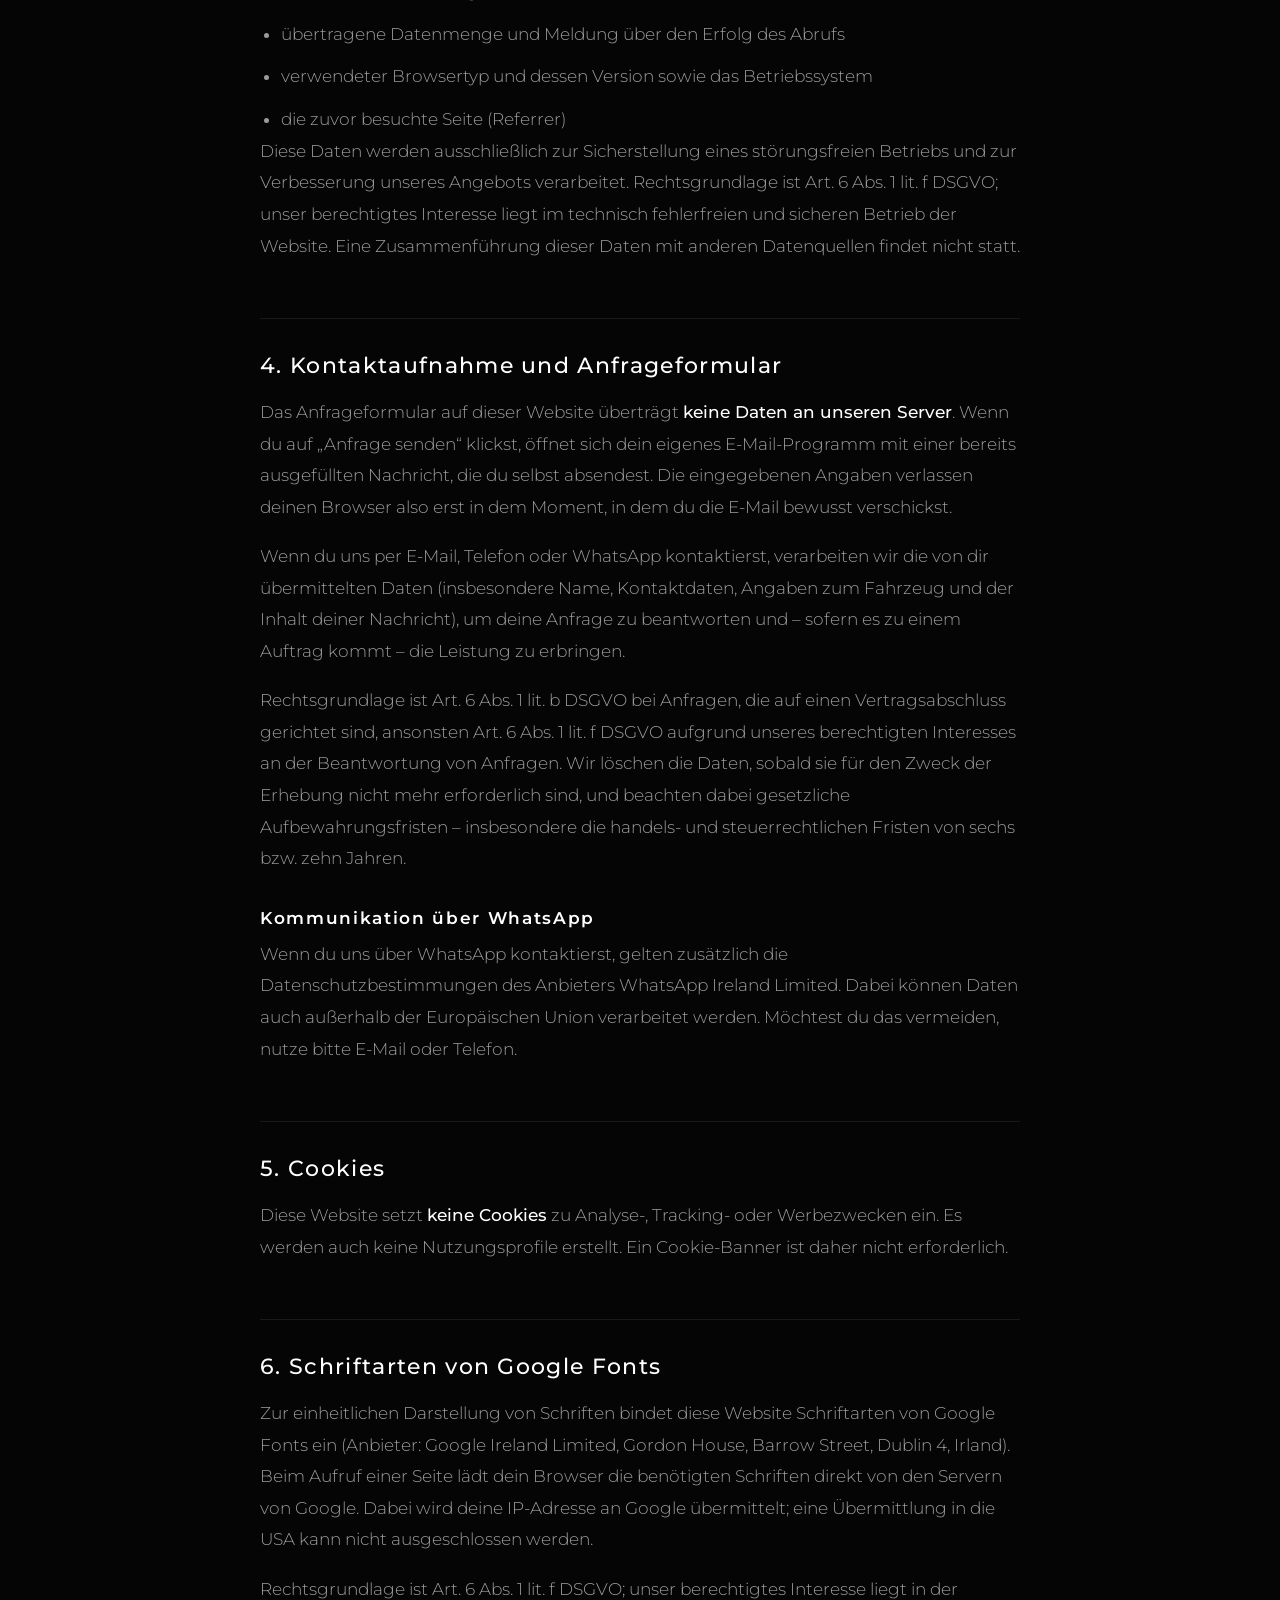
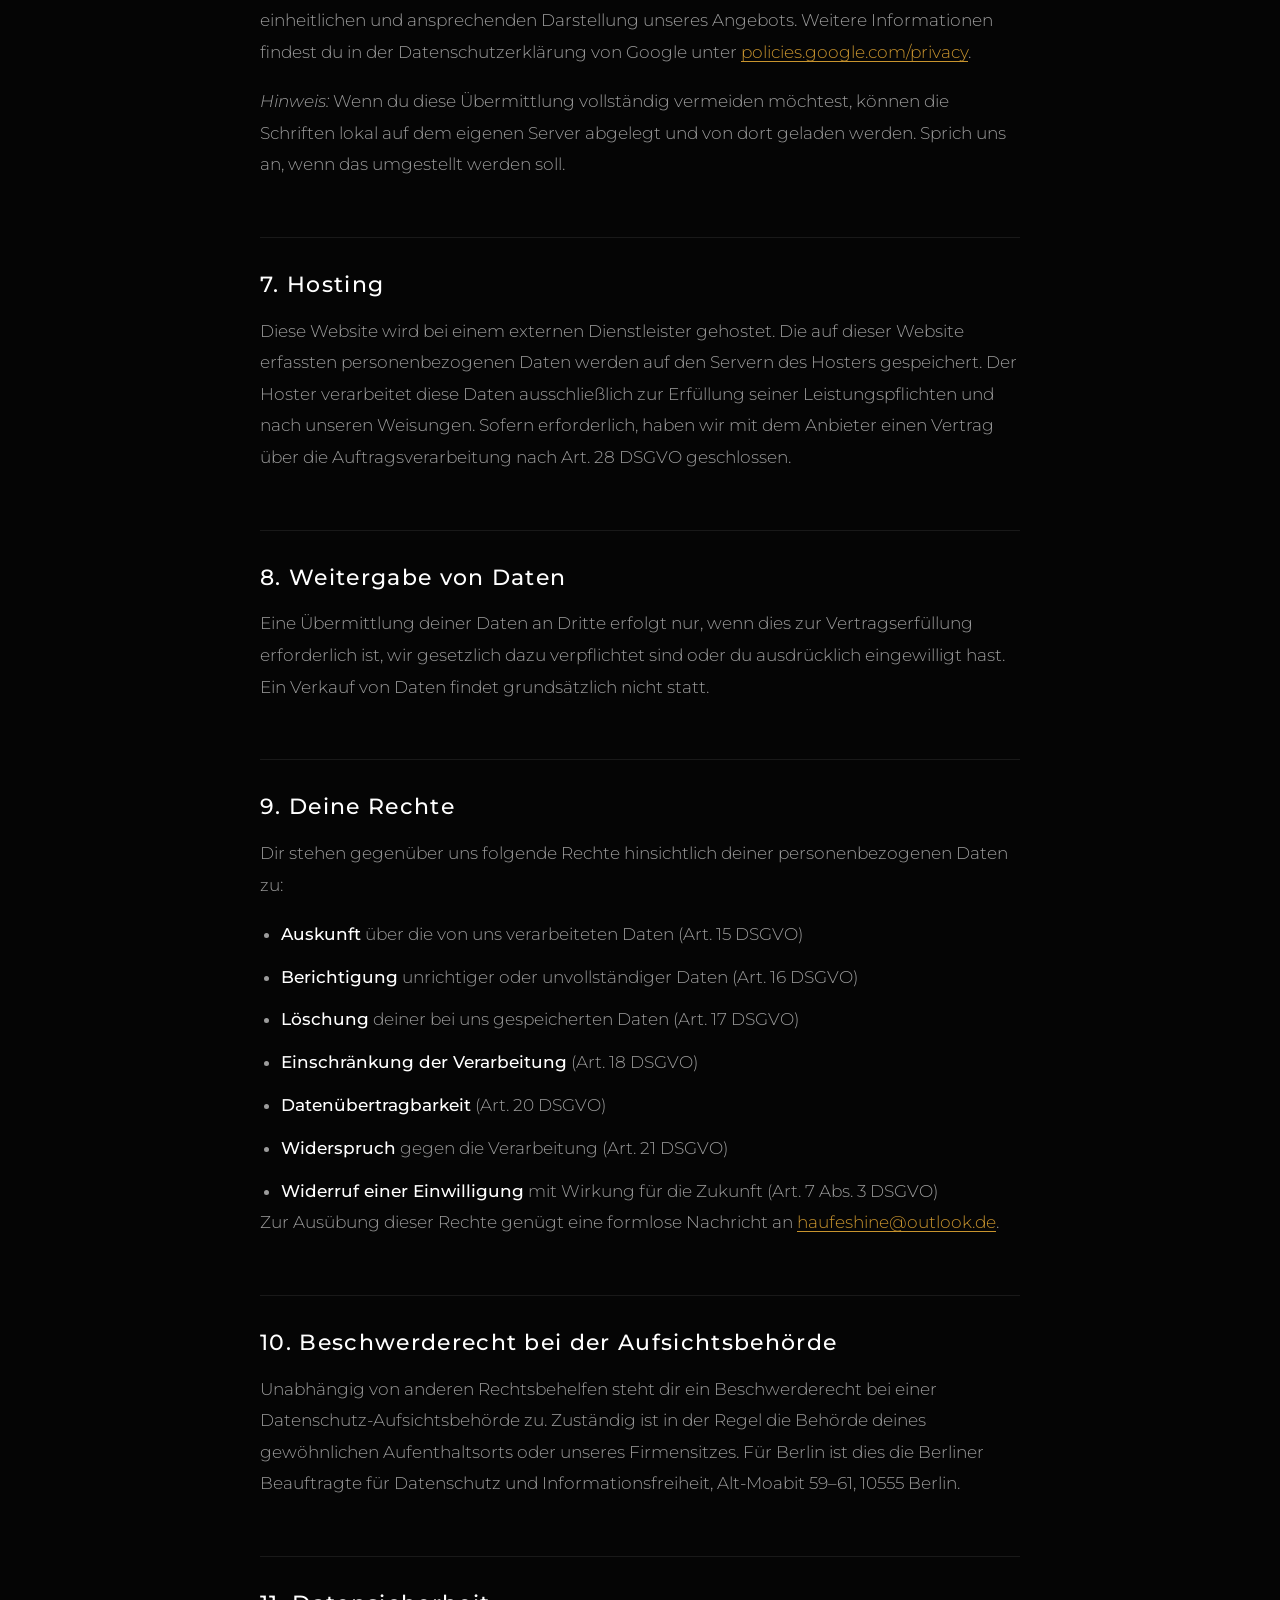
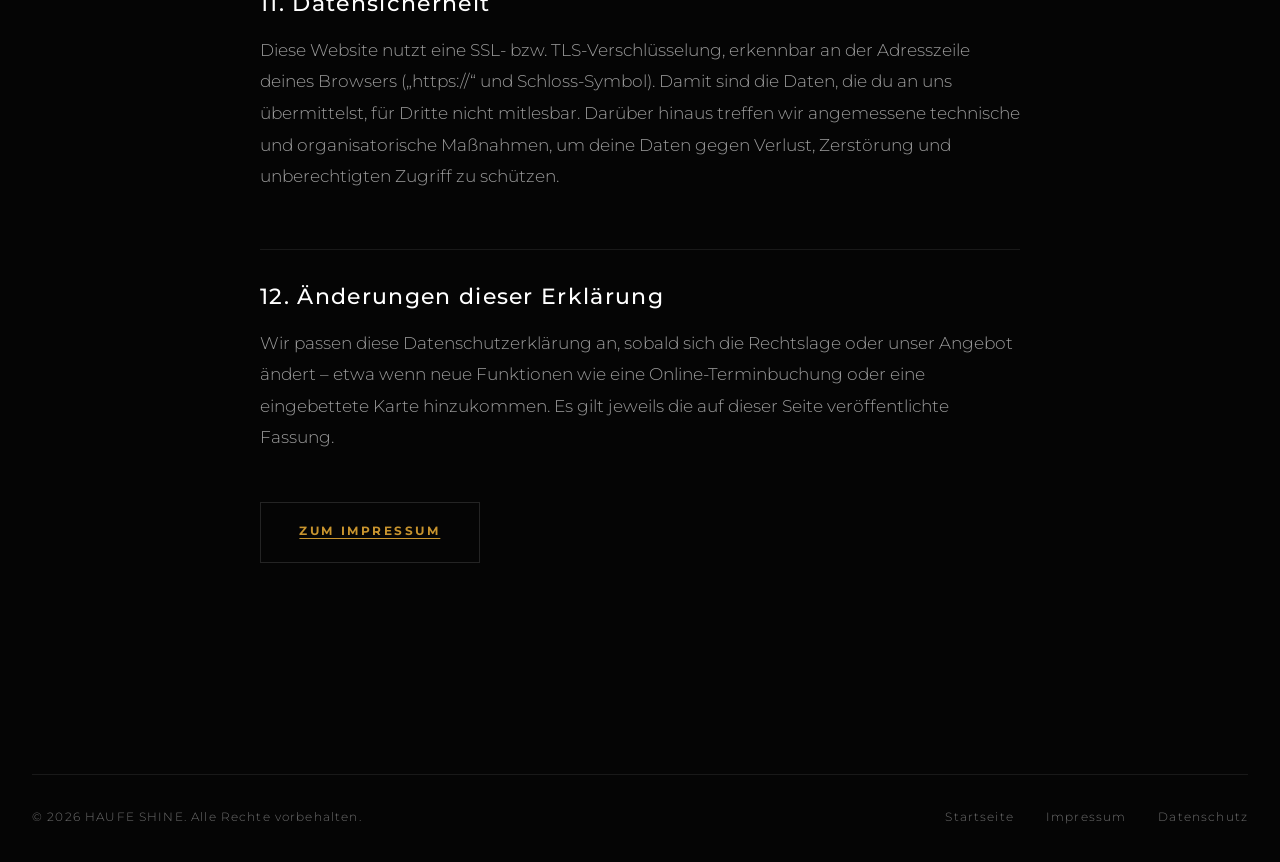
==== commit dfa4d701: "Inhabernamen ins Impressum eintragen Leon Horst Haufe als Inhaber und inhaltlich Verantwortlicher in" ====
--- a/datenschutz.html
+++ b/datenschutz.html
@@ -54,7 +54,7 @@
     <p>Verantwortlich für die Datenverarbeitung auf dieser Website ist:</p>
     <address>
       <strong>HAUFE SHINE</strong><br>
-      Inhaber: <em>[Vor- und Nachname eintragen]</em><br>
+      Inhaber: Leon Horst Haufe<br>
       Ritterfelddamm 93<br>
       14089 Berlin<br>
       Telefon: <a href="tel:+491784652133">+49 1784 652133</a><br>
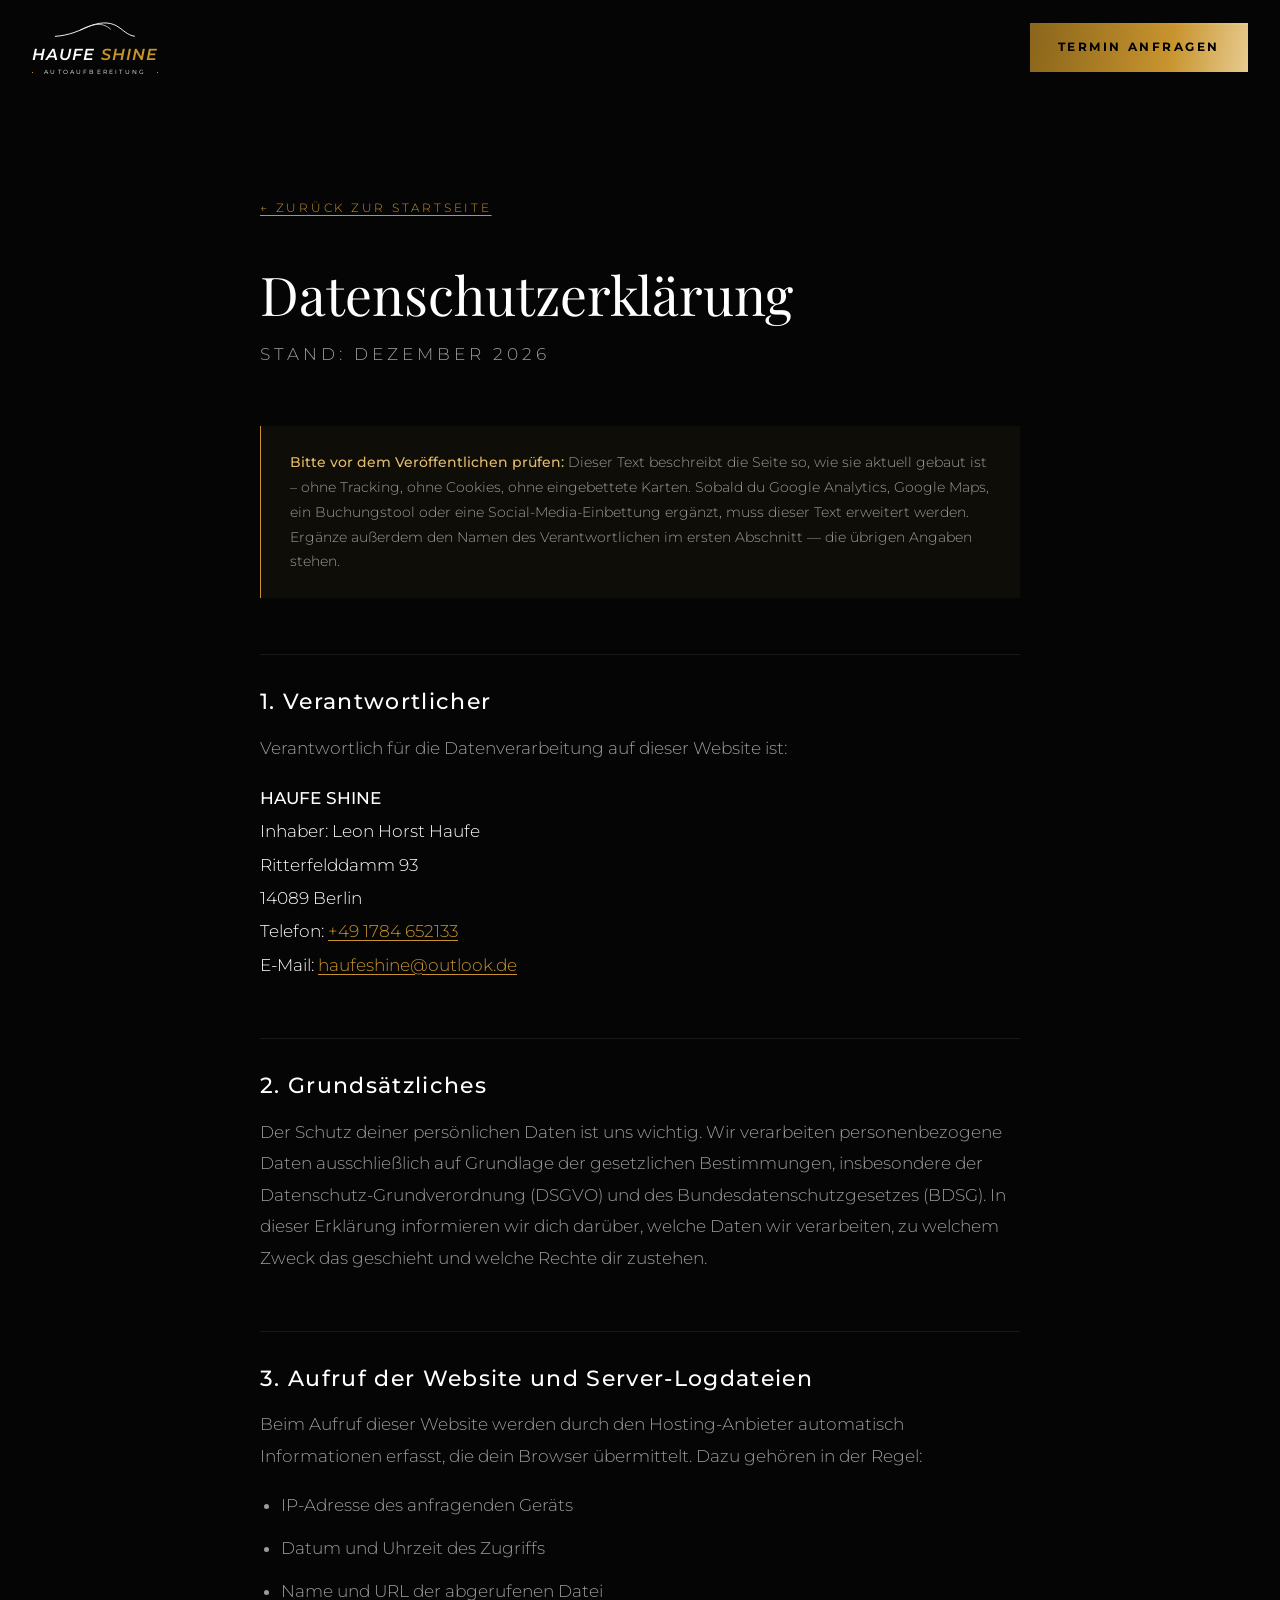
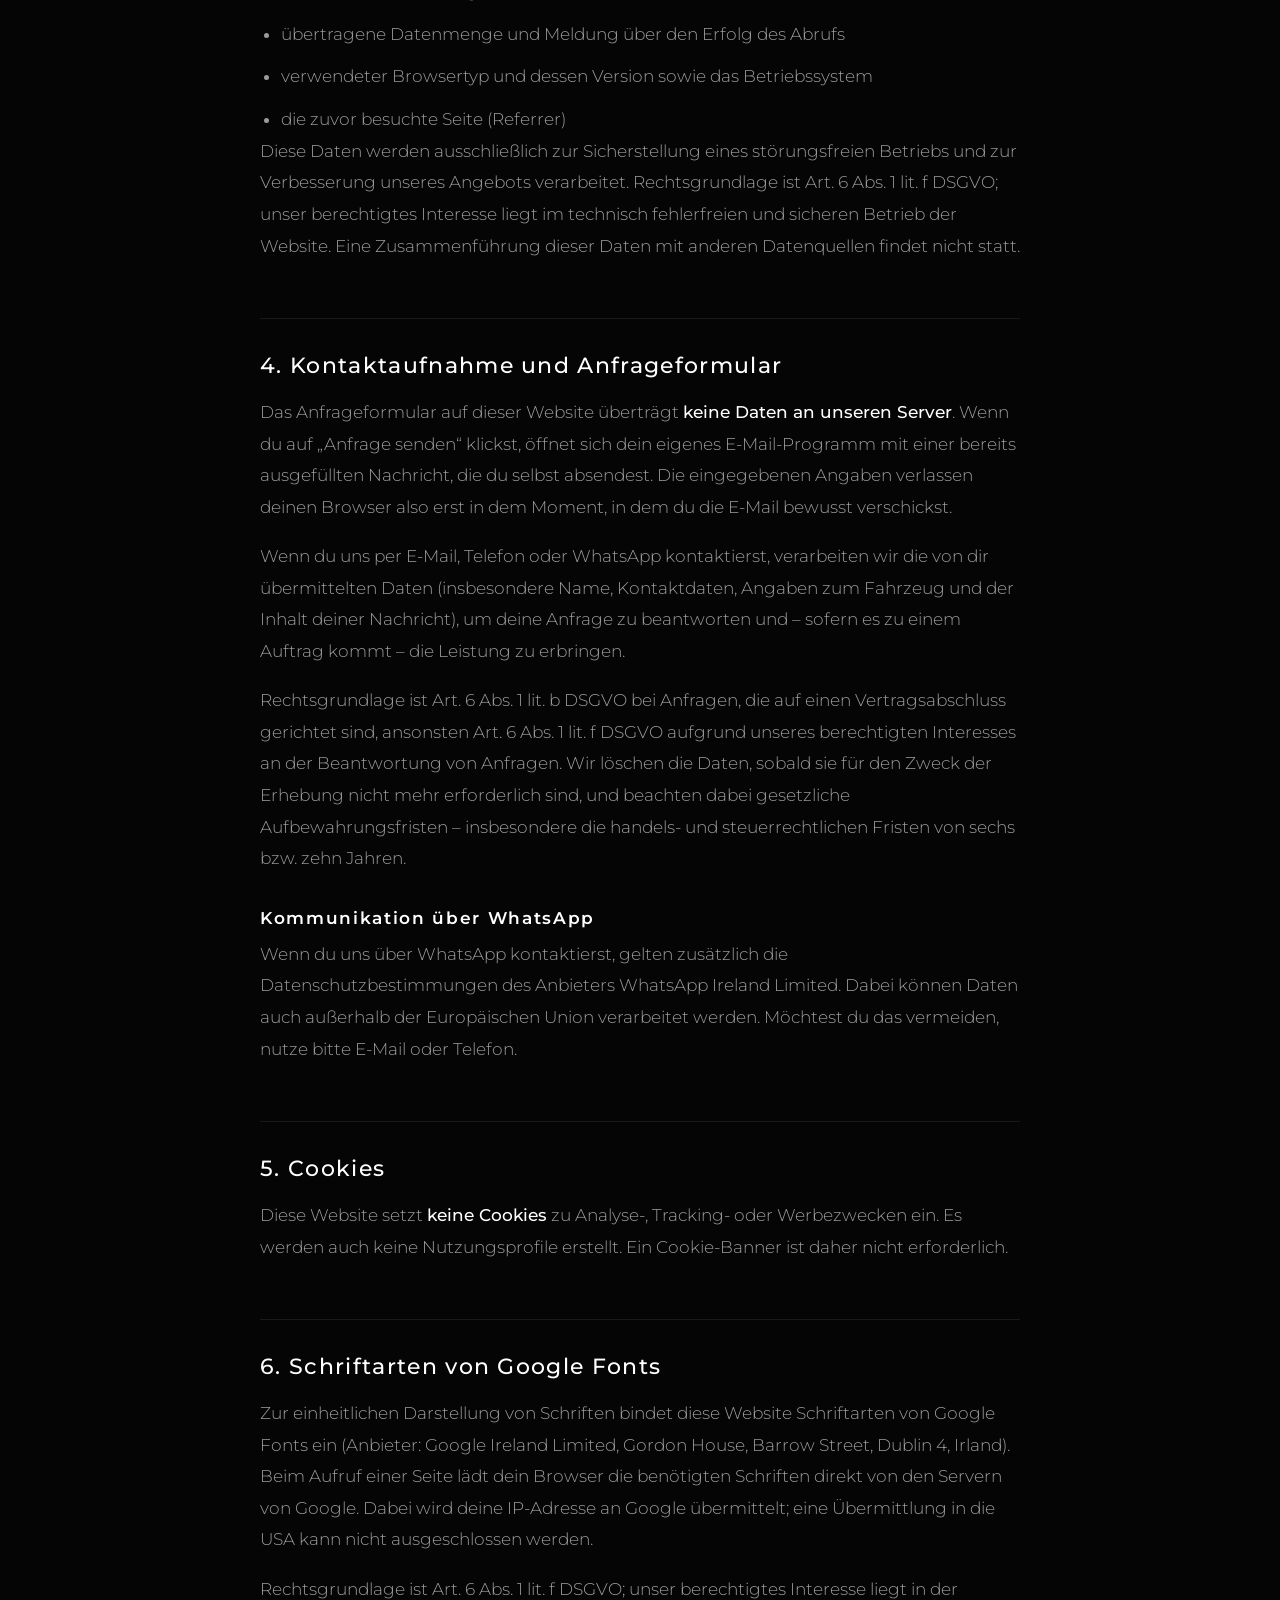
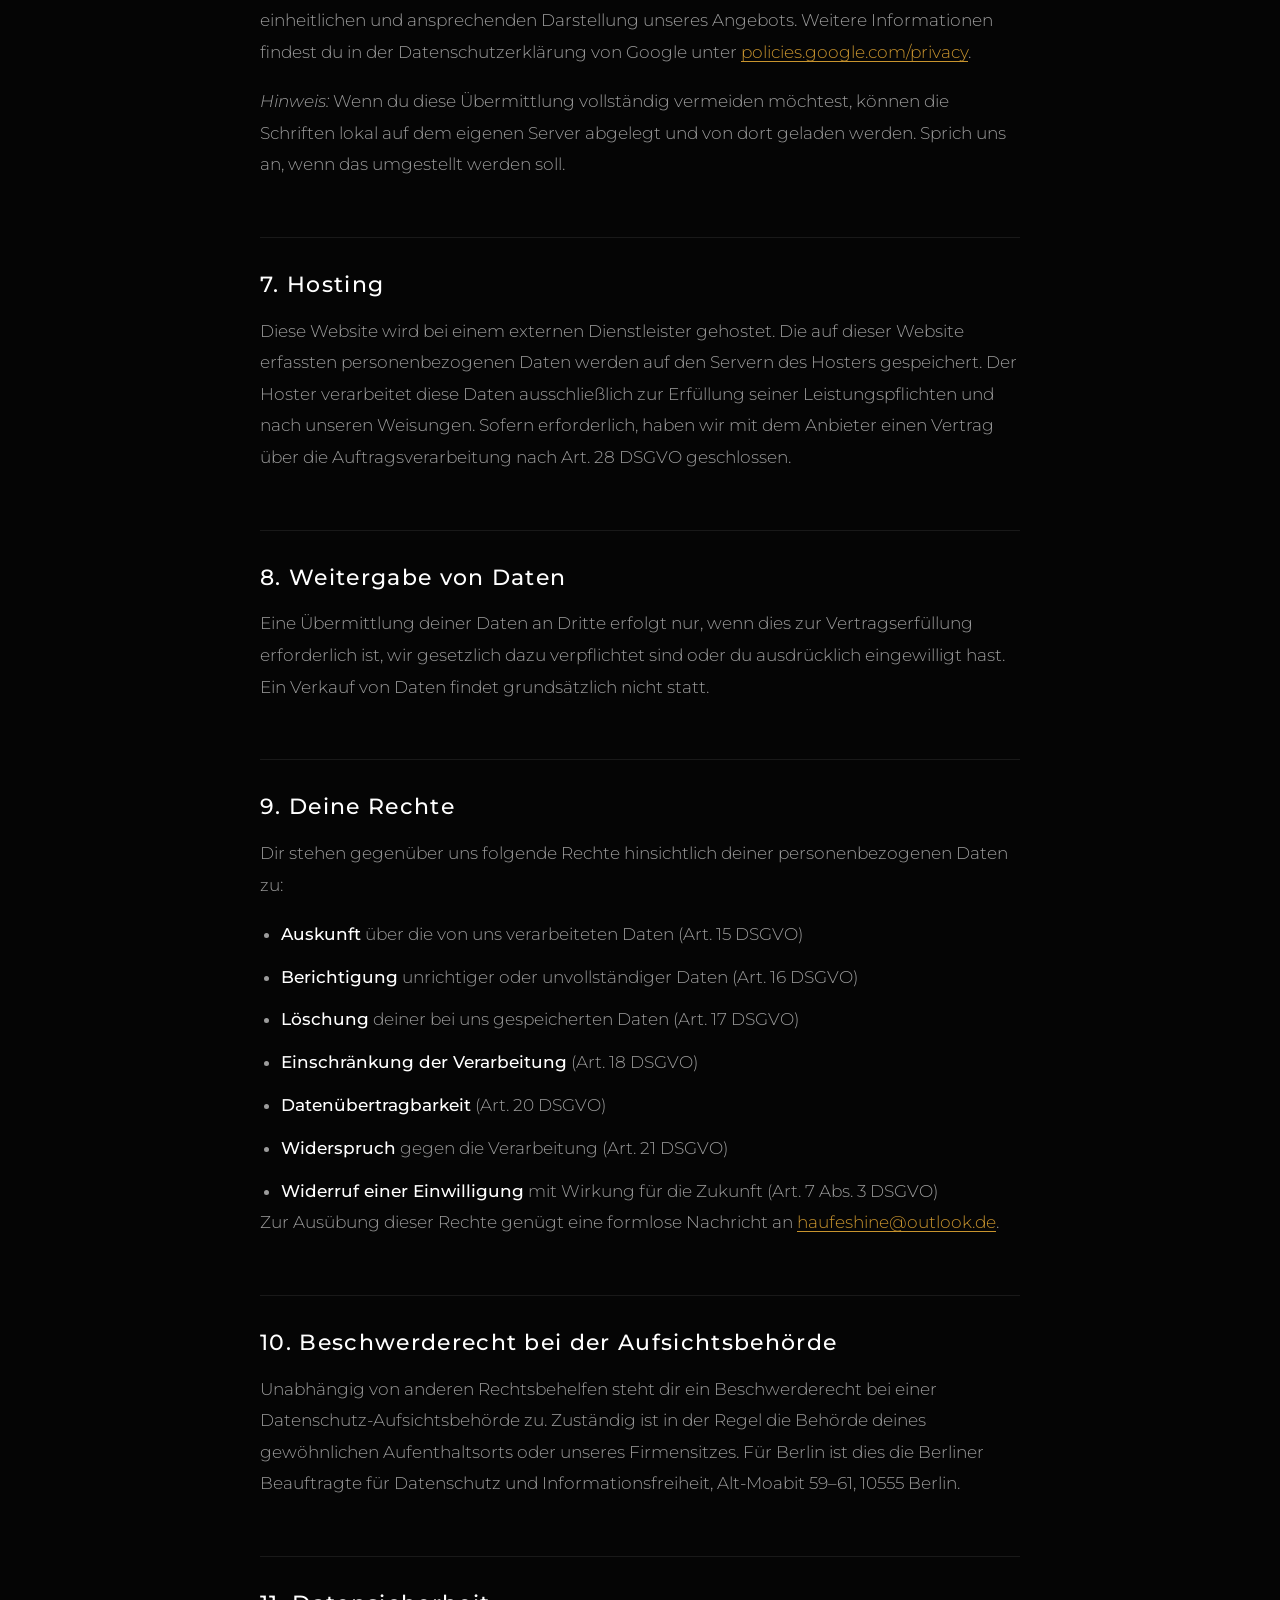
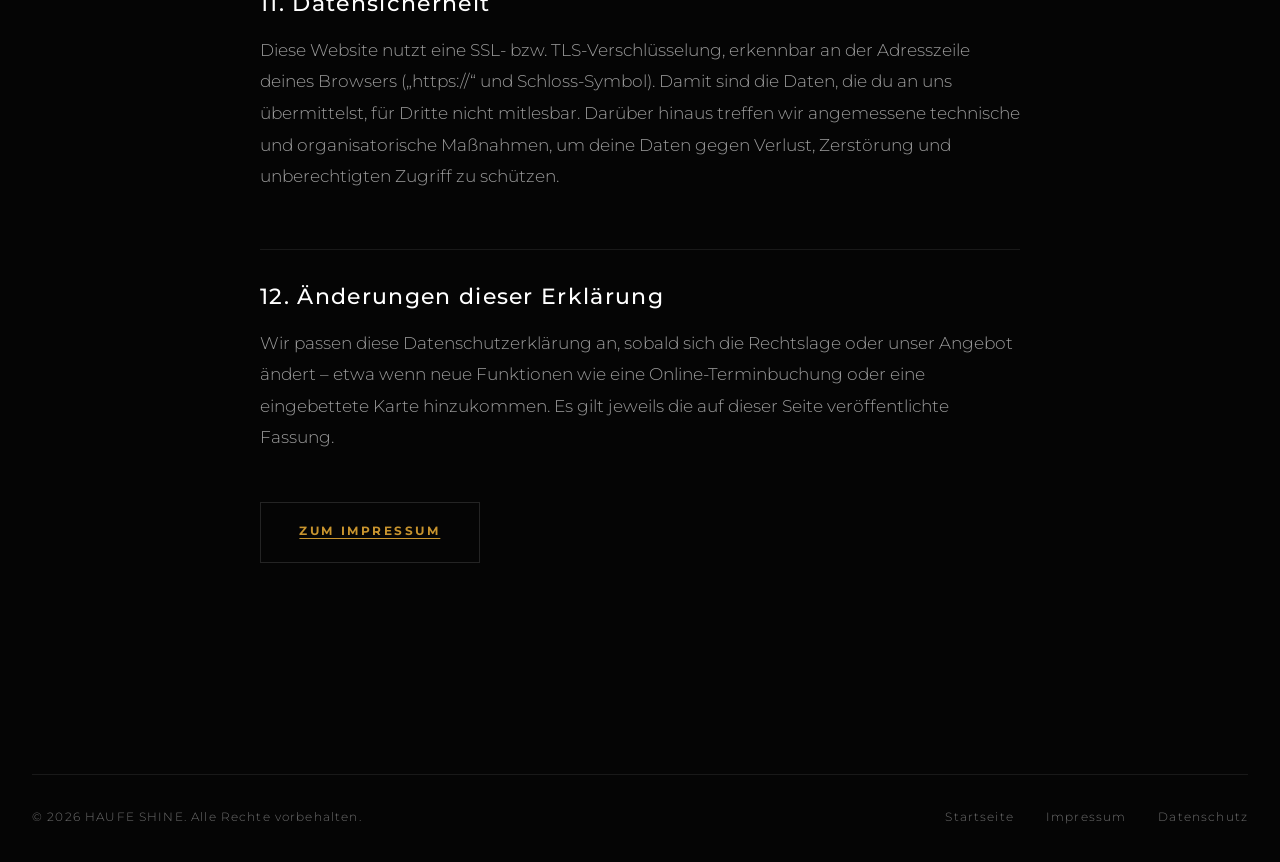
==== commit 15a9c7a1: "Preise zum Anklicken und Kunden nach Gruppen Die Preise standen als Tabelle da und die Kunden in Tex" ====
--- a/datenschutz.html
+++ b/datenschutz.html
@@ -21,9 +21,9 @@
   <div class="site-header__inner">
     <a href="index.html" aria-label="HAUFE SHINE – zur Startseite">
       <span class="wordmark wordmark--sm">
-        <svg class="wordmark__car" viewBox="0 0 240 52" fill="none" aria-hidden="true">
-          <path d="M4 46c14-2 26-9 40-17 18-10 38-18 62-21 26-3 50 1 72 9 20 7 38 17 58 22" stroke="currentColor" stroke-width="2.5" stroke-linecap="round"/>
-          <path d="M62 30c12-8 26-14 42-16 15-2 29-1 42 3" stroke="currentColor" stroke-width="2" stroke-linecap="round"/>
+        <svg class="wordmark__car" viewBox="0 0 240 62" fill="none" aria-hidden="true">
+          <path d="M4 50C22 49 40 45 58 39c14-4.7 26-10.6 40-16.4C112 16.6 127 12 143 11.4c14-.5 27 2.4 38 8.6 9 5 16 11.4 24 17.4 8 6 17 10.6 27 12.4" stroke="currentColor" stroke-width="2.7" stroke-linecap="round"/>
+          <path d="M76 31.4c11-5.4 22-10.4 34-13.4 11-2.8 22-3.4 32-.6 8 2.2 15 6.4 21 11.8" stroke="currentColor" stroke-width="2" stroke-linecap="round"/>
         </svg>
         <span class="wordmark__name">HAUFE <span>SHINE</span></span>
         <span class="wordmark__rule">Autoaufbereitung</span>
--- a/assets/css/style.css
+++ b/assets/css/style.css
@@ -43,7 +43,7 @@
   --step-1:  clamp(1.12rem, 1.02rem + 0.5vw, 1.38rem);
   --step-2:  clamp(1.45rem, 1.2rem + 1.1vw, 2.15rem);
   --step-3:  clamp(2rem, 1.5rem + 2.3vw, 3.6rem);
-  --step-4:  clamp(2.7rem, 1.9rem + 4.1vw, 5.4rem);
+  --step-4:  clamp(2.3rem, 1.6rem + 3.4vw, 4.6rem);
 
   /* Raster — großzügige Ränder gehören zum Eindruck */
   --shell:        min(1280px, 100% - 4rem);
@@ -569,16 +569,27 @@
   animation: rise 1.1s var(--ease) both;
 }
 .hero__mark   { animation-delay: 0.1s; }
-.hero h1      { animation-delay: 0.3s; }
-.hero__rule   { animation-delay: 0.55s; }
-.hero__claim  { animation-delay: 0.7s; }
-.hero__cta    { animation-delay: 0.85s; }
+.hero__kicker { animation-delay: 0.25s; }
+.hero h1      { animation-delay: 0.4s; }
+.hero__rule   { animation-delay: 0.6s; }
+.hero__claim  { animation-delay: 0.75s; }
+.hero__cta    { animation-delay: 0.9s; }
 
 @keyframes rise {
   from { opacity: 0; transform: translateY(26px); }
 }
 
-.hero__mark { margin-bottom: clamp(2.2rem, 4.5vw, 3.6rem); }
+.hero__mark { margin-bottom: clamp(1.8rem, 3.5vw, 2.8rem); }
+
+/* Zeile über der Überschrift: sagt in vier Worten, worum es geht */
+.hero__kicker {
+  margin-bottom: clamp(1.2rem, 2.5vw, 1.8rem);
+  color: var(--gold);
+  font-size: var(--step--2);
+  font-weight: 500;
+  letter-spacing: 0.34em;
+  text-transform: uppercase;
+}
 
 .hero h1 {
   font-family: var(--font-display);
@@ -1309,6 +1320,593 @@
 }
 
 .fineprint strong { color: var(--soft); font-weight: 500; }
+
+/* --------------------------------------------------------------------------
+   12a. Fahrzeugklasse — bestimmt alle Preise darunter
+   -------------------------------------------------------------------------- */
+.klassen {
+  display: grid;
+  grid-template-columns: repeat(auto-fit, minmax(min(100%, 11rem), 1fr));
+  gap: 1px;
+  margin-bottom: clamp(2rem, 4vw, 3rem);
+  background: var(--line-soft);
+  border: 1px solid var(--line-soft);
+}
+
+.klasse { position: relative; margin: 0; }
+
+.klasse input {
+  position: absolute;
+  opacity: 0;
+  width: 0; height: 0;
+}
+
+.klasse__body {
+  display: flex;
+  flex-direction: column;
+  gap: 0.4rem;
+  height: 100%;
+  padding: 1.2rem 1.4rem;
+  background: var(--ink);
+  cursor: pointer;
+  transition: background 0.35s var(--ease);
+}
+
+.klasse__body:hover { background: var(--ink-panel); }
+
+.klasse input:checked + .klasse__body {
+  background: linear-gradient(180deg, rgba(200, 148, 46, 0.1), transparent 70%), var(--ink-panel);
+  box-shadow: inset 0 0 0 1px var(--gold);
+}
+
+.klasse input:focus-visible + .klasse__body {
+  outline: 1px solid var(--gold-light);
+  outline-offset: -3px;
+}
+
+.klasse__name {
+  color: var(--white);
+  font-size: var(--step-0);
+  font-weight: 600;
+  letter-spacing: 0.12em;
+  text-transform: uppercase;
+}
+
+.klasse input:checked + .klasse__body .klasse__name { color: var(--gold-light); }
+
+.klasse__bsp {
+  color: var(--dim);
+  font-size: var(--step--2);
+  letter-spacing: 0.08em;
+}
+
+/* --------------------------------------------------------------------------
+   12b. Preis-Konfigurator — anklickbar statt Tabelle
+   -------------------------------------------------------------------------- */
+.konfig {
+  display: grid;
+  grid-template-columns: minmax(0, 1fr) minmax(0, 20rem);
+  gap: clamp(2rem, 4vw, 3.5rem);
+  align-items: start;
+}
+
+/* Reiter für die Leistungsbereiche */
+.tabs {
+  display: flex;
+  flex-wrap: wrap;
+  gap: 0;
+  margin-bottom: clamp(2rem, 4vw, 3rem);
+  border-bottom: 1px solid var(--line-soft);
+}
+
+.tab {
+  position: relative;
+  padding: 1rem 1.6rem;
+  border: 0;
+  background: transparent;
+  color: var(--dim);
+  font-size: var(--step--2);
+  font-weight: 600;
+  letter-spacing: 0.2em;
+  text-transform: uppercase;
+  cursor: pointer;
+  transition: color 0.3s var(--ease);
+}
+
+.tab::after {
+  content: "";
+  position: absolute;
+  left: 0; bottom: -1px;
+  width: 100%;
+  height: 2px;
+  background: var(--gold);
+  transform: scaleX(0);
+  transition: transform 0.4s var(--ease);
+}
+
+.tab:hover { color: var(--soft); }
+
+.tab[aria-selected="true"] { color: var(--white); }
+.tab[aria-selected="true"]::after { transform: scaleX(1); }
+
+.tab-panel[hidden] { display: none; }
+
+/* Auswählbare Paketkarten */
+.optionen {
+  display: grid;
+  grid-template-columns: repeat(auto-fit, minmax(min(100%, 15rem), 1fr));
+  gap: 1px;
+  background: var(--line-soft);
+  border: 1px solid var(--line-soft);
+}
+
+.option { position: relative; margin: 0; }
+
+.option input {
+  position: absolute;
+  opacity: 0;
+  width: 0; height: 0;
+}
+
+.option__body {
+  display: flex;
+  flex-direction: column;
+  gap: 1.1rem;
+  height: 100%;
+  padding: clamp(1.6rem, 3vw, 2.2rem) clamp(1.3rem, 2.5vw, 1.8rem);
+  background: var(--ink);
+  cursor: pointer;
+  transition: background 0.35s var(--ease);
+}
+
+.option__body:hover { background: var(--ink-panel); }
+
+/* Ausgewählt: Goldrahmen von innen, kein Layoutsprung */
+.option input:checked + .option__body {
+  background: linear-gradient(180deg, rgba(200, 148, 46, 0.09), transparent 60%), var(--ink-panel);
+  box-shadow: inset 0 0 0 1px var(--gold);
+}
+
+.option input:focus-visible + .option__body {
+  outline: 1px solid var(--gold-light);
+  outline-offset: -3px;
+}
+
+.option__kopf {
+  display: flex;
+  align-items: flex-start;
+  justify-content: space-between;
+  gap: 1rem;
+}
+
+.option__name {
+  color: var(--white);
+  font-family: var(--font-display);
+  font-size: var(--step-1);
+  line-height: 1.1;
+}
+
+/* Der Haken erscheint erst bei Auswahl */
+.option__haken {
+  position: relative;
+  width: 1.4rem;
+  height: 1.4rem;
+  flex: none;
+  border: 1px solid var(--line);
+  border-radius: 50%;
+  transition: border-color 0.3s var(--ease), background 0.3s var(--ease);
+}
+
+.option__haken::after {
+  content: "";
+  position: absolute;
+  top: 0.34rem; left: 0.45rem;
+  width: 0.32rem; height: 0.6rem;
+  border-right: 1.5px solid #000;
+  border-bottom: 1.5px solid #000;
+  transform: rotate(45deg) scale(0);
+  transition: transform 0.3s var(--ease);
+}
+
+.option input:checked + .option__body .option__haken {
+  border-color: var(--gold);
+  background: var(--gold);
+}
+
+.option input:checked + .option__body .option__haken::after { transform: rotate(45deg) scale(1); }
+
+.option__preis {
+  display: flex;
+  align-items: baseline;
+  gap: 0.4rem;
+  color: var(--gold);
+  font-family: var(--font-display);
+  font-size: var(--step-2);
+  font-variant-numeric: tabular-nums;
+  line-height: 1;
+}
+
+.option__preis small {
+  color: var(--dim);
+  font-family: var(--font-sans);
+  font-size: var(--step--2);
+  font-weight: 500;
+  letter-spacing: 0.18em;
+  text-transform: uppercase;
+}
+
+.option__liste {
+  display: flex;
+  flex-direction: column;
+  gap: 0.6rem;
+  padding-top: 1.1rem;
+  border-top: 1px solid var(--line-soft);
+  color: var(--muted);
+  font-size: var(--step--1);
+}
+
+.option__liste li {
+  display: flex;
+  align-items: baseline;
+  gap: 0.7rem;
+  line-height: 1.55;
+}
+
+.option__liste li::before {
+  content: "";
+  width: 3px; height: 3px;
+  flex: none;
+  background: var(--gold-deep);
+  transform: translateY(-2px) rotate(45deg);
+}
+
+.option__dauer {
+  margin-top: auto;
+  padding-top: 1rem;
+  color: var(--dim);
+  font-size: var(--step--2);
+  letter-spacing: 0.18em;
+  text-transform: uppercase;
+}
+
+.option__flag {
+  position: absolute;
+  top: 0; left: 0;
+  z-index: 2;
+  padding: 0.3rem 0.7rem;
+  background: var(--gold);
+  color: #000;
+  font-size: 0.58rem;
+  font-weight: 700;
+  letter-spacing: 0.18em;
+  text-transform: uppercase;
+}
+
+/* Zusatzleistungen als Chip-Raster */
+.extras {
+  display: grid;
+  grid-template-columns: repeat(auto-fill, minmax(min(100%, 13rem), 1fr));
+  gap: 0.7rem;
+  margin-top: clamp(2rem, 4vw, 3rem);
+}
+
+.extra { position: relative; }
+
+.extra input {
+  position: absolute;
+  opacity: 0;
+  width: 0; height: 0;
+}
+
+.extra__body {
+  display: flex;
+  align-items: center;
+  justify-content: space-between;
+  gap: 0.8rem;
+  height: 100%;
+  padding: 0.9rem 1.1rem;
+  border: 1px solid var(--line-soft);
+  color: var(--muted);
+  font-size: var(--step--1);
+  cursor: pointer;
+  transition: border-color 0.3s var(--ease), color 0.3s var(--ease), background 0.3s var(--ease);
+}
+
+.extra__body:hover { border-color: var(--dim); color: var(--white); }
+
+.extra__preis {
+  flex: none;
+  color: var(--gold);
+  font-size: var(--step--2);
+  font-variant-numeric: tabular-nums;
+  letter-spacing: 0.06em;
+}
+
+.extra input:checked + .extra__body {
+  border-color: var(--gold);
+  background: rgba(200, 148, 46, 0.08);
+  color: var(--white);
+}
+
+.extra input:focus-visible + .extra__body {
+  outline: 1px solid var(--gold-light);
+  outline-offset: 2px;
+}
+
+/* Die Zusammenfassung bleibt beim Scrollen sichtbar */
+.summe {
+  position: sticky;
+  top: 6.5rem;
+  padding: clamp(1.6rem, 3vw, 2.2rem);
+  border: 1px solid var(--line);
+  background: var(--ink-panel);
+}
+
+.summe__klasse {
+  margin-top: 0.6rem;
+  color: var(--gold);
+  font-size: var(--step--1);
+  letter-spacing: 0.1em;
+}
+
+.summe h3 {
+  color: var(--dim);
+  font-size: var(--step--2);
+  font-weight: 500;
+  letter-spacing: 0.28em;
+  text-transform: uppercase;
+}
+
+.summe__posten {
+  display: flex;
+  flex-direction: column;
+  gap: 0.75rem;
+  margin: 1.6rem 0;
+  padding-bottom: 1.6rem;
+  border-bottom: 1px solid var(--line-soft);
+  min-height: 3rem;
+}
+
+.summe__posten li {
+  display: flex;
+  align-items: baseline;
+  justify-content: space-between;
+  gap: 1rem;
+  color: var(--soft);
+  font-size: var(--step--1);
+  line-height: 1.5;
+}
+
+.summe__posten li span:last-child {
+  flex: none;
+  color: var(--gold);
+  font-variant-numeric: tabular-nums;
+}
+
+.summe__leer {
+  color: var(--dim);
+  font-size: var(--step--1);
+  line-height: 1.7;
+}
+
+.summe__zeile {
+  display: flex;
+  align-items: baseline;
+  justify-content: space-between;
+  gap: 1rem;
+}
+
+.summe__zeile dt {
+  color: var(--white);
+  font-size: var(--step--2);
+  letter-spacing: 0.2em;
+  text-transform: uppercase;
+}
+
+.summe__zeile dd {
+  margin: 0;
+  color: var(--gold);
+  font-family: var(--font-display);
+  font-size: var(--step-2);
+  font-variant-numeric: tabular-nums;
+  line-height: 1;
+}
+
+.summe__hinweis {
+  margin-top: 1.4rem;
+  color: var(--dim);
+  font-size: 0.72rem;
+  line-height: 1.7;
+}
+
+.summe .btn { margin-top: 1.6rem; }
+
+/* --------------------------------------------------------------------------
+   12c. Kunden — Kategorien, Karten und aufklappbare Galerien
+   -------------------------------------------------------------------------- */
+.kunden-karten {
+  display: grid;
+  grid-template-columns: repeat(auto-fit, minmax(min(100%, 16rem), 1fr));
+  gap: clamp(1.25rem, 2.5vw, 1.75rem);
+  align-items: start;
+}
+
+/* Eine Kundenkarte: Porträt oben, Name darunter, Galerie beim Aufklappen */
+.kunde {
+  border: 1px solid var(--line-soft);
+  background: var(--ink);
+  overflow: hidden;
+  transition: border-color 0.4s var(--ease);
+}
+
+.kunde[open] { border-color: var(--gold-deep); }
+
+.kunde > summary {
+  display: block;
+  cursor: pointer;
+  list-style: none;
+}
+
+.kunde > summary::-webkit-details-marker { display: none; }
+
+.kunde__portrait {
+  position: relative;
+  aspect-ratio: 3 / 4;
+  background: var(--ink-panel);
+  overflow: hidden;
+}
+
+.kunde__portrait img {
+  width: 100%;
+  height: 100%;
+  object-fit: cover;
+  object-position: center 22%;
+  transition: transform 1s var(--ease);
+}
+
+.kunde:hover .kunde__portrait img { transform: scale(1.04); }
+
+/* Verlauf, damit der Name auf jedem Foto lesbar bleibt */
+.kunde__portrait::after {
+  content: "";
+  position: absolute;
+  inset: 40% 0 0;
+  background: linear-gradient(to top, rgba(5, 5, 5, 0.92) 12%, transparent);
+  pointer-events: none;
+}
+
+.kunde__text {
+  position: absolute;
+  inset-inline: 0;
+  bottom: 0;
+  z-index: 2;
+  padding: 1.5rem;
+}
+
+.kunde__rolle {
+  color: var(--gold);
+  font-size: var(--step--2);
+  font-weight: 500;
+  letter-spacing: 0.3em;
+  text-transform: uppercase;
+}
+
+.kunde__name {
+  margin-top: 0.5rem;
+  color: var(--white);
+  font-family: var(--font-display);
+  font-size: clamp(1.8rem, 1.4rem + 1.6vw, 2.6rem);
+  line-height: 1;
+}
+
+.kunde__fahrzeuge {
+  margin-top: 0.7rem;
+  color: var(--soft);
+  font-size: var(--step--1);
+}
+
+/* Der Aufklapp-Hinweis dreht sich beim Öffnen */
+.kunde__mehr {
+  display: flex;
+  align-items: center;
+  justify-content: space-between;
+  gap: 1rem;
+  padding: 1.1rem 1.5rem;
+  border-top: 1px solid var(--line-soft);
+  color: var(--gold);
+  font-size: var(--step--2);
+  font-weight: 600;
+  letter-spacing: 0.2em;
+  text-transform: uppercase;
+}
+
+.kunde__mehr::after {
+  content: "";
+  width: 0.6rem;
+  height: 0.6rem;
+  flex: none;
+  border-right: 1px solid currentColor;
+  border-bottom: 1px solid currentColor;
+  transform: rotate(45deg) translate(-2px, -2px);
+  transition: transform 0.35s var(--ease);
+}
+
+.kunde[open] .kunde__mehr::after { transform: rotate(225deg) translate(-2px, -2px); }
+
+.kunde[open] .kunde__mehr { color: var(--gold-light); }
+
+/* Galerie im aufgeklappten Zustand */
+.kunde__galerie {
+  display: grid;
+  grid-template-columns: repeat(auto-fit, minmax(min(100%, 8.5rem), 1fr));
+  gap: 1px;
+  background: var(--line-soft);
+  border-top: 1px solid var(--line-soft);
+  animation: aufklappen 0.5s var(--ease);
+}
+
+@keyframes aufklappen {
+  from { opacity: 0; transform: translateY(-8px); }
+}
+
+.kunde__medium {
+  position: relative;
+  margin: 0;
+  aspect-ratio: 3 / 4;
+  background: var(--ink-panel);
+  overflow: hidden;
+}
+
+.kunde__medium img,
+.kunde__medium video {
+  width: 100%;
+  height: 100%;
+  object-fit: cover;
+}
+
+.kunde__medium figcaption {
+  position: absolute;
+  inset-inline: 0;
+  bottom: 0;
+  padding: 2rem 0.7rem 0.6rem;
+  background: linear-gradient(to top, rgba(5, 5, 5, 0.9), transparent);
+  color: var(--soft);
+  font-size: 0.62rem;
+  letter-spacing: 0.16em;
+  text-transform: uppercase;
+  text-align: center;
+}
+
+/* Platzhalter, solange ein Bild fehlt — ruhig statt bunt */
+.platz {
+  display: grid;
+  place-content: center;
+  gap: 0.7rem;
+  height: 100%;
+  padding: 1rem;
+  background:
+    repeating-linear-gradient(135deg, rgba(255,255,255,0.012) 0 8px, transparent 8px 16px),
+    var(--ink-panel);
+  text-align: center;
+}
+
+.platz::before {
+  content: "";
+  width: 1.8rem;
+  height: 1px;
+  margin-inline: auto;
+  background: var(--gold-deep);
+}
+
+.platz span {
+  color: var(--dim);
+  font-size: 0.62rem;
+  letter-spacing: 0.2em;
+  text-transform: uppercase;
+  line-height: 1.6;
+}
+
+.platz--gross span { font-size: var(--step--2); }
 
 /* --------------------------------------------------------------------------
    13. Über uns
@@ -2011,6 +2609,9 @@
     color: var(--gold);
   }
 
+  .konfig { grid-template-columns: minmax(0, 1fr); }
+  .summe { position: static; }
+
   .case {
     grid-template-columns: minmax(0, 1fr);
     align-items: start;
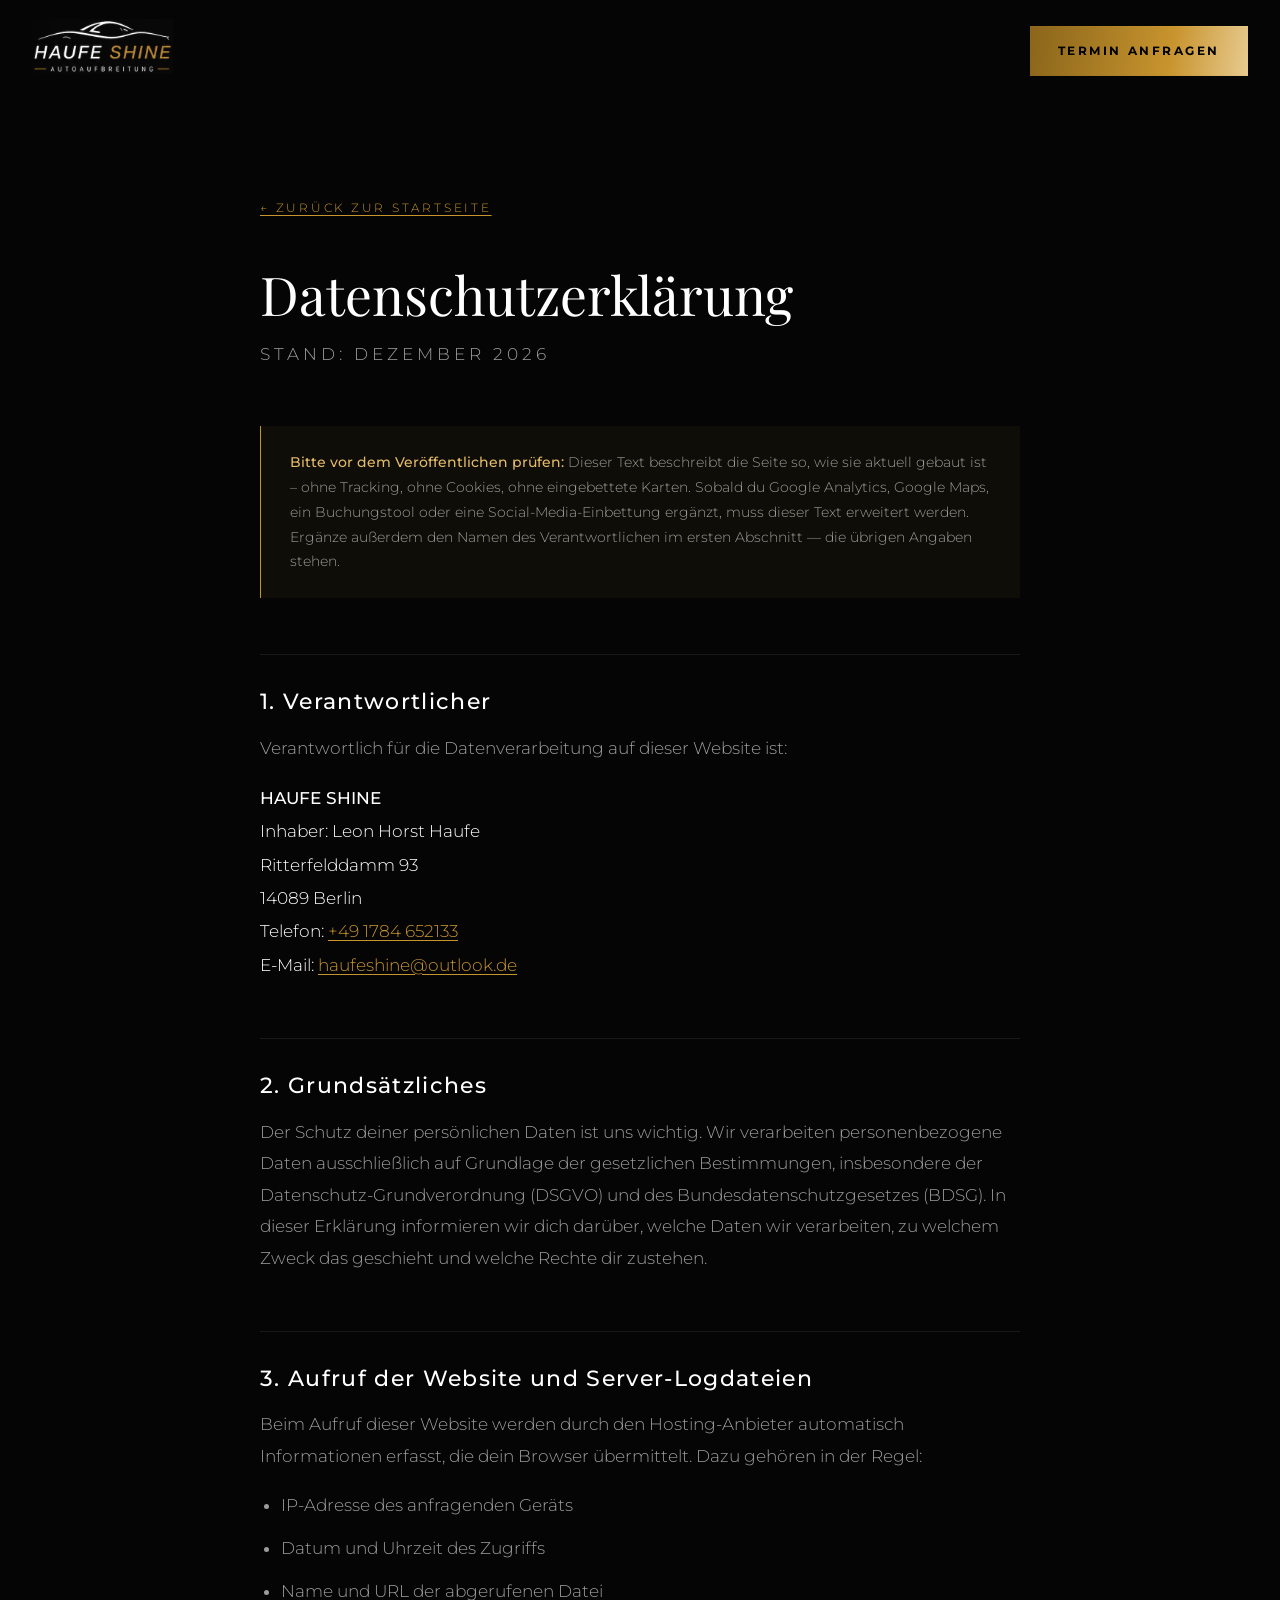
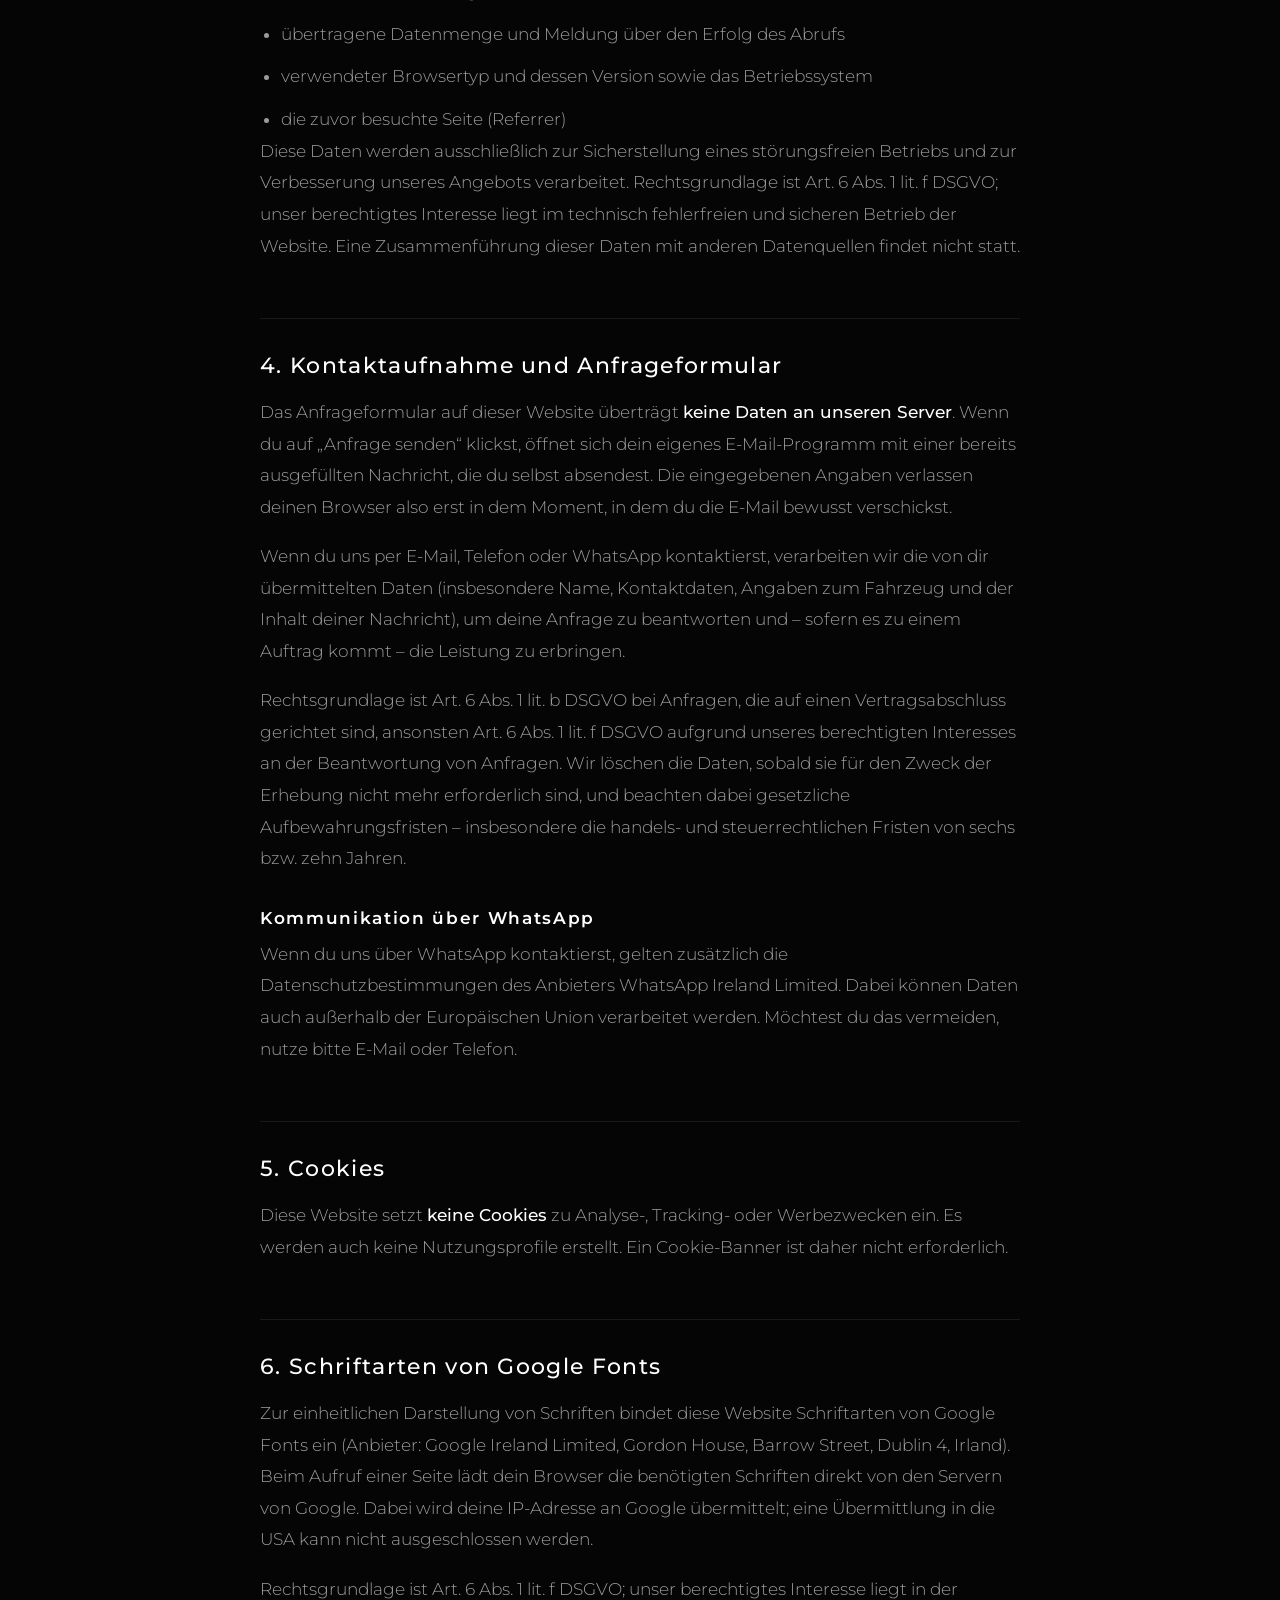
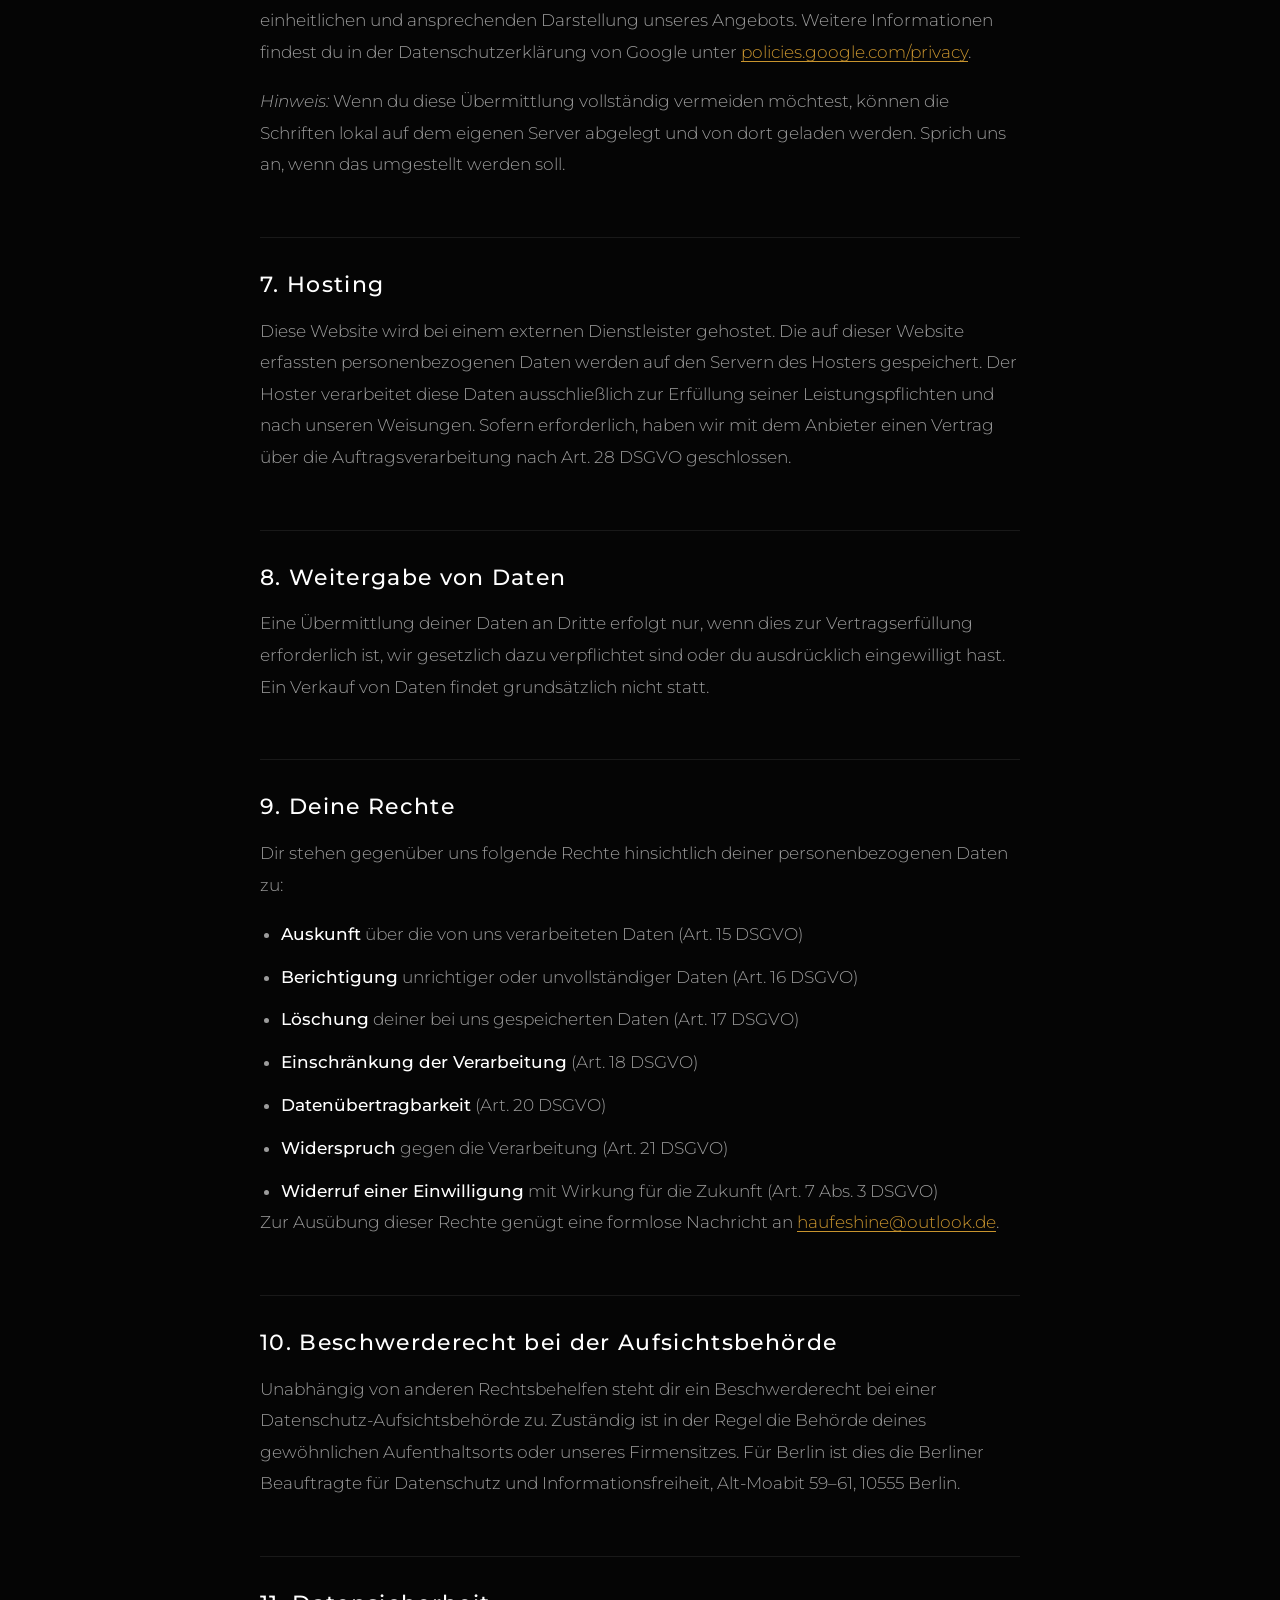
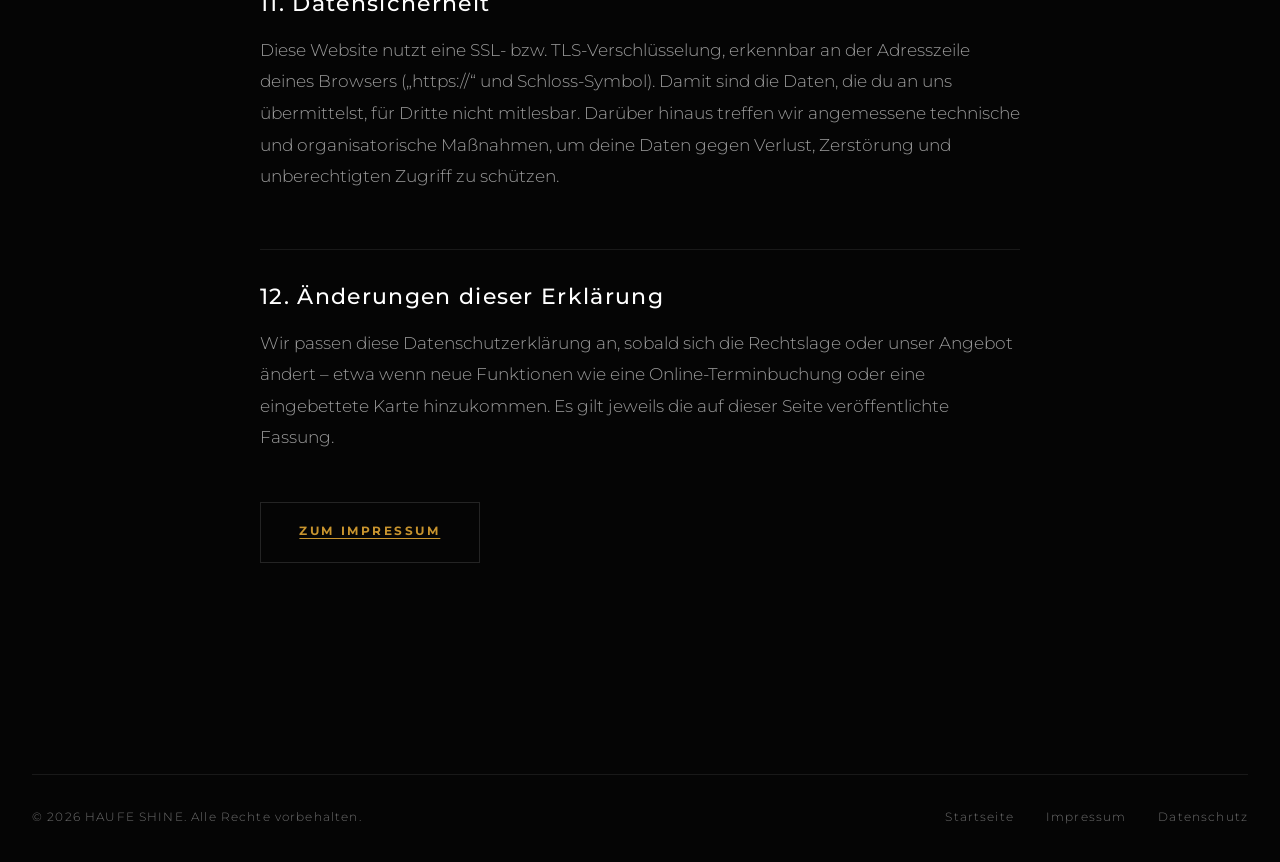
==== commit 7adde359: "Echtes Logo, Favicon und Profilbilder in den Beitraegen Logo - Das Logo ist eingebaut: Kopfzeile, Fu" ====
--- a/datenschutz.html
+++ b/datenschutz.html
@@ -7,7 +7,7 @@
 <meta name="description" content="Datenschutzerklärung von HAUFE SHINE, mobile Autoaufbereitung Berlin: Welche Daten wir erheben, wozu wir sie verwenden und welche Rechte du hast.">
 <meta name="robots" content="noindex, follow">
 <meta name="theme-color" content="#050505">
-<link rel="icon" href="assets/img/favicon.svg" type="image/svg+xml">
+<link rel="icon" href="assets/img/favicon.png" type="image/png">
 <link rel="preconnect" href="https://fonts.googleapis.com">
 <link rel="preconnect" href="https://fonts.gstatic.com" crossorigin>
 <link rel="stylesheet" href="https://fonts.googleapis.com/css2?family=Montserrat:ital,wght@0,300;0,400;0,500;0,600;0,700;1,600&family=Playfair+Display:wght@400;500;600&display=swap">
@@ -21,12 +21,15 @@
   <div class="site-header__inner">
     <a href="index.html" aria-label="HAUFE SHINE – zur Startseite">
       <span class="wordmark wordmark--sm">
-        <svg class="wordmark__car" viewBox="0 0 240 62" fill="none" aria-hidden="true">
-          <path d="M4 50C22 49 40 45 58 39c14-4.7 26-10.6 40-16.4C112 16.6 127 12 143 11.4c14-.5 27 2.4 38 8.6 9 5 16 11.4 24 17.4 8 6 17 10.6 27 12.4" stroke="currentColor" stroke-width="2.7" stroke-linecap="round"/>
-          <path d="M76 31.4c11-5.4 22-10.4 34-13.4 11-2.8 22-3.4 32-.6 8 2.2 15 6.4 21 11.8" stroke="currentColor" stroke-width="2" stroke-linecap="round"/>
-        </svg>
-        <span class="wordmark__name">HAUFE <span>SHINE</span></span>
-        <span class="wordmark__rule">Autoaufbereitung</span>
+        <img class="wordmark__bild" src="assets/img/logo.png" width="384" height="148" alt="HAUFE SHINE &ndash; Autoaufbereitung" data-logo>
+        <span class="wordmark__zeichnung">
+          <svg class="wordmark__car" viewBox="0 0 240 62" fill="none" aria-hidden="true">
+            <path d="M4 50C22 49 40 45 58 39c14-4.7 26-10.6 40-16.4C112 16.6 127 12 143 11.4c14-.5 27 2.4 38 8.6 9 5 16 11.4 24 17.4 8 6 17 10.6 27 12.4" stroke="currentColor" stroke-width="2.7" stroke-linecap="round"/>
+            <path d="M76 31.4c11-5.4 22-10.4 34-13.4 11-2.8 22-3.4 32-.6 8 2.2 15 6.4 21 11.8" stroke="currentColor" stroke-width="2" stroke-linecap="round"/>
+          </svg>
+          <span class="wordmark__name">HAUFE <span>SHINE</span></span>
+          <span class="wordmark__rule">Autoaufbereitung</span>
+        </span>
       </span>
     </a>
     <div class="header-actions">
--- a/assets/css/style.css
+++ b/assets/css/style.css
@@ -43,7 +43,7 @@
   --step-1:  clamp(1.12rem, 1.02rem + 0.5vw, 1.38rem);
   --step-2:  clamp(1.45rem, 1.2rem + 1.1vw, 2.15rem);
   --step-3:  clamp(2rem, 1.5rem + 2.3vw, 3.6rem);
-  --step-4:  clamp(2.3rem, 1.6rem + 3.4vw, 4.6rem);
+  --step-4:  clamp(2.1rem, 1.45rem + 2.7vw, 3.75rem);
 
   /* Raster — großzügige Ränder gehören zum Eindruck */
   --shell:        min(1280px, 100% - 4rem);
@@ -111,7 +111,7 @@
 }
 
 p { margin: 0; }
-ul { margin: 0; padding: 0; list-style: none; }
+ul, ol { margin: 0; padding: 0; list-style: none; }
 
 :focus-visible {
   outline: 1px solid var(--gold-light);
@@ -218,6 +218,10 @@
 }
 
 .section-head--split .intro { margin-top: 0; max-width: 42ch; }
+
+/* Mittiger Abschnittskopf — dort, wo die Steuerung darunter mittig steht */
+.section-head--mitte { text-align: center; }
+.section-head--mitte .eyebrow { justify-content: center; }
 
 /* Schaltflächen ---------------------------------------------------------- */
 .btn {
@@ -390,9 +394,27 @@
 .wordmark--sm .wordmark__name { font-size: 1rem; }
 .wordmark--sm .wordmark__rule { font-size: 0.38rem; letter-spacing: 0.36em; }
 
-.wordmark--lg .wordmark__car  { max-width: 13.5rem; }
-.wordmark--lg .wordmark__name { font-size: clamp(1.7rem, 1.2rem + 1.9vw, 2.7rem); }
-.wordmark--lg .wordmark__rule { font-size: clamp(0.5rem, 0.42rem + 0.26vw, 0.68rem); }
+
+/* Liegt die echte Logodatei im Ordner, tritt die gezeichnete Marke
+   zurueck. Bis dahin sieht man nichts davon — kein leerer Kasten. */
+.wordmark__bild {
+  display: none;
+  width: auto;
+  height: var(--logo-hoehe, 3.1rem);
+  max-width: 100%;
+}
+
+.wordmark__bild.ist-da { display: block; }
+.wordmark__bild.ist-da ~ .wordmark__zeichnung { display: none; }
+
+.wordmark__zeichnung {
+  display: flex;
+  flex-direction: column;
+  align-items: inherit;
+  gap: inherit;
+}
+
+.wordmark--sm { --logo-hoehe: 3.4rem; }
 
 /* --------------------------------------------------------------------------
    5. Kopfzeile
@@ -495,61 +517,52 @@
 .nav-toggle[aria-expanded="true"] span:nth-child(3) { transform: translateY(-0.29rem) rotate(-45deg); }
 
 /* --------------------------------------------------------------------------
-   6. Hero
+   6. Hero — vollflächiges Video, weit im Hintergrund
    -------------------------------------------------------------------------- */
 .hero {
   position: relative;
   display: flex;
   flex-direction: column;
   justify-content: center;
-  min-height: 100svh;
-  padding-block: 10rem 0;
+  min-height: 128svh;
+  padding-block: 8.5rem 0;
   overflow: hidden;
-  background: radial-gradient(115% 85% at 76% 46%, #141414 0%, #090909 44%, var(--ink) 100%);
-}
-
-/* Studio-Lichtstreifen im Hintergrund, wie auf dem Flyer */
-.hero__lights {
+  background: var(--ink);
+  text-align: center;
+}
+
+/* Der Bildgrund. Das Video ist hochkant aufgenommen und wird hier auf die
+   volle Breite gezogen — die Unschärfe ist gewollt und versteckt zugleich,
+   dass dabei hochskaliert wird. */
+.hero__grund {
   position: absolute;
   inset: 0;
-  pointer-events: none;
+  z-index: 0;
   overflow: hidden;
 }
 
-.hero__lights i {
-  position: absolute;
-  top: -14%;
-  width: 4px;
-  height: 80%;
-  background: linear-gradient(180deg, transparent, #fffdf7 15%, #fffdf7 80%, transparent);
-  filter: blur(2px);
-  opacity: 0.45;
-  animation: light-in 2.2s var(--ease) both;
-}
-
-.hero__lights i::after {
-  content: "";
-  position: absolute;
-  inset: -2rem -4rem;
-  background: radial-gradient(closest-side, rgba(255, 250, 235, 0.13), transparent 72%);
-}
-
-.hero__lights i:nth-child(1) { left: 61%; animation-delay: 0.2s; }
-.hero__lights i:nth-child(2) { left: 70%; height: 60%; opacity: 0.28; animation-delay: 0.45s; }
-
-@keyframes light-in {
-  from { opacity: 0; transform: scaleY(0.15); }
-}
-
-.hero__vehicle {
-  position: absolute;
-  right: -5%;
-  bottom: 14%;
-  width: min(63%, 920px);
-  z-index: 1;
-  pointer-events: none;
-  -webkit-mask-image: linear-gradient(100deg, transparent 0%, #000 32%, #000 100%);
-          mask-image: linear-gradient(100deg, transparent 0%, #000 32%, #000 100%);
+.hero__grund video {
+  width: 100%;
+  height: 100%;
+  object-fit: cover;
+  object-position: center 46%;
+  transform: scale(1);
+  filter: blur(0.8px) brightness(1.12) saturate(0.96) contrast(1.04);
+  animation: grund-ruhe 3s var(--ease) both;
+}
+
+@keyframes grund-ruhe {
+  from { opacity: 0; transform: scale(1.2); }
+}
+
+/* Verlauf und Vignette: die Schrift steht immer auf ruhigem Schwarz */
+.hero__schleier {
+  position: absolute;
+  inset: 0;
+  background:
+    radial-gradient(42% 26% at 50% 40%, rgba(5, 5, 5, 0.72) 0%, rgba(5, 5, 5, 0.34) 68%, transparent 100%),
+    radial-gradient(140% 100% at 50% 40%, transparent 52%, rgba(5, 5, 5, 0.24) 82%, rgba(5, 5, 5, 0.55) 100%),
+    linear-gradient(180deg, rgba(5, 5, 5, 0.72) 0%, rgba(5, 5, 5, 0.05) 18%, rgba(5, 5, 5, 0.08) 62%, rgba(5, 5, 5, 0.4) 86%, var(--ink) 100%);
 }
 
 .hero__inner {
@@ -560,44 +573,45 @@
   flex: 1;
   display: flex;
   align-items: center;
-}
-
-.hero__copy { max-width: 48rem; }
+  justify-content: center;
+  padding-bottom: 34svh;
+}
+
+.hero__copy { max-width: 46rem; }
 
 /* Auftritt beim Laden: eine ruhige, gestaffelte Sequenz */
-.hero__copy > * {
-  animation: rise 1.1s var(--ease) both;
-}
-.hero__mark   { animation-delay: 0.1s; }
-.hero__kicker { animation-delay: 0.25s; }
-.hero h1      { animation-delay: 0.4s; }
-.hero__rule   { animation-delay: 0.6s; }
-.hero__claim  { animation-delay: 0.75s; }
-.hero__cta    { animation-delay: 0.9s; }
+.hero__copy > * { animation: rise 1.1s var(--ease) both; }
+.hero__kicker    { animation-delay: 0.15s; }
+.hero h1         { animation-delay: 0.32s; }
+.hero__cta       { animation-delay: 0.52s; }
 
 @keyframes rise {
   from { opacity: 0; transform: translateY(26px); }
 }
 
-.hero__mark { margin-bottom: clamp(1.8rem, 3.5vw, 2.8rem); }
-
-/* Zeile über der Überschrift: sagt in vier Worten, worum es geht */
-.hero__kicker {
-  margin-bottom: clamp(1.2rem, 2.5vw, 1.8rem);
-  color: var(--gold);
-  font-size: var(--step--2);
-  font-weight: 500;
-  letter-spacing: 0.34em;
+/* Standortzeile als Kapsel — wie ein Stempel über der Überschrift */
+.hero__kicker { margin-bottom: clamp(1.4rem, 2.6vw, 2.1rem); }
+
+.hero__kicker span {
+  display: inline-block;
+  padding: 0.55rem 1.2rem;
+  border: 1px solid var(--gold-deep);
+  border-radius: 999px;
+  background: rgba(200, 148, 46, 0.08);
+  color: var(--gold-light);
+  font-size: 0.66rem;
+  font-weight: 600;
+  letter-spacing: 0.26em;
   text-transform: uppercase;
 }
 
 .hero h1 {
   font-family: var(--font-display);
   font-size: var(--step-4);
-  line-height: 0.96;
+  line-height: 1.03;
   letter-spacing: 0.004em;
-  text-transform: uppercase;
   color: var(--white);
+  text-shadow: 0 2px 40px rgba(0, 0, 0, 0.65);
 }
 
 .hero h1 .line { display: block; }
@@ -613,69 +627,54 @@
 }
 
 @keyframes sheen {
-  0%, 22%  { background-position: 130% 0; }
+  0%, 22%   { background-position: 130% 0; }
   60%, 100% { background-position: -30% 0; }
 }
 
-.hero__rule {
-  width: 5rem;
-  height: 2px;
-  margin-block: clamp(1.8rem, 3.5vw, 2.8rem);
-  background: var(--gold);
-}
-
-.hero__claim {
-  max-width: 32ch;
-  color: var(--white);
-  font-size: var(--step-1);
-  font-weight: 300;
-  letter-spacing: 0.13em;
-  line-height: 1.6;
-  text-transform: uppercase;
-}
+
 
 .hero__cta {
   display: flex;
   flex-wrap: wrap;
-  gap: 1.2rem;
-  margin-top: clamp(2.4rem, 4.5vw, 3.6rem);
-}
-
-/* Kennzahlen: leise Zeile auf einer Haarlinie am Fuß des Heros */
-.hero__facts {
-  position: relative;
-  z-index: 2;
-  display: flex;
-  flex-wrap: wrap;
-  gap: 0 clamp(2.5rem, 7vw, 6rem);
-  width: var(--shell);
-  margin-inline: auto;
-  padding-block: 1.7rem;
-  border-top: 1px solid var(--line-soft);
-  animation: rise 1.1s var(--ease) 1s both;
-}
-
-.hero__facts div {
-  display: flex;
-  align-items: baseline;
-  gap: 0.8rem;
-}
-
-.hero__facts dt {
-  color: var(--dim);
-  font-size: var(--step--2);
-  letter-spacing: 0.24em;
-  text-transform: uppercase;
-}
-
-.hero__facts dd {
-  margin: 0;
-  color: var(--gold);
-  font-size: var(--step--2);
-  font-weight: 600;
-  letter-spacing: 0.16em;
-  font-variant-numeric: tabular-nums;
-  text-transform: uppercase;
+  justify-content: center;
+  gap: 1.1rem;
+  margin-top: clamp(1.9rem, 3.4vw, 2.7rem);
+}
+
+/* Ein leiser Hinweis, dass es weitergeht */
+.hero__runter {
+  position: absolute;
+  left: 50%;
+  bottom: 4.5rem;
+  z-index: 3;
+  width: 1px;
+  height: 2.6rem;
+  margin-left: -0.5px;
+  background: linear-gradient(180deg, transparent, var(--line));
+  animation: rise 1.1s var(--ease) 1.3s both;
+}
+
+.hero__runter span {
+  position: absolute;
+  inset: 0;
+  background: linear-gradient(180deg, transparent, var(--gold));
+  animation: runter 2.6s var(--ease) infinite;
+}
+
+@keyframes runter {
+  0%       { transform: scaleY(0); transform-origin: top; }
+  55%      { transform: scaleY(1); transform-origin: top; }
+  56%      { transform: scaleY(1); transform-origin: bottom; }
+  100%     { transform: scaleY(0); transform-origin: bottom; }
+}
+
+@media (max-width: 60rem) {
+  .hero__runter { display: none; }
+}
+
+@media (prefers-reduced-motion: reduce) {
+  .hero__grund video { filter: blur(0.8px) brightness(1.12) saturate(0.96); }
+  .hero__runter span { animation: none; transform: scaleY(1); transform-origin: top; }
 }
 
 /* --------------------------------------------------------------------------
@@ -770,6 +769,35 @@
   font-size: var(--step--2);
   letter-spacing: 0.4em;
   text-transform: uppercase;
+}
+
+/* --------------------------------------------------------------------------
+   9b. Losung über dem Vorher/Nachher — der Satz führt den Beweis an
+   -------------------------------------------------------------------------- */
+.losung {
+  max-width: 46rem;
+  margin: 0 auto clamp(2.4rem, 5vw, 3.6rem);
+  text-align: center;
+}
+
+.losung .eyebrow { justify-content: center; margin-bottom: 1.4rem; }
+
+.losung__satz {
+  margin: 0;
+  color: var(--white);
+  font-family: var(--font-display);
+  font-size: var(--step-3);
+  line-height: 1.16;
+}
+
+.losung__satz em { font-style: normal; color: var(--gold); }
+
+.losung__zeile {
+  max-width: 48ch;
+  margin: clamp(1.3rem, 2.6vw, 1.9rem) auto 0;
+  color: var(--muted);
+  font-size: var(--step--1);
+  line-height: 1.75;
 }
 
 /* --------------------------------------------------------------------------
@@ -1326,11 +1354,9 @@
    -------------------------------------------------------------------------- */
 .klassen {
   display: grid;
-  grid-template-columns: repeat(auto-fit, minmax(min(100%, 11rem), 1fr));
-  gap: 1px;
-  margin-bottom: clamp(2rem, 4vw, 3rem);
-  background: var(--line-soft);
-  border: 1px solid var(--line-soft);
+  grid-template-columns: repeat(3, minmax(0, 1fr));
+  gap: clamp(0.5rem, 1.2vw, 1rem);
+  margin-bottom: clamp(2.2rem, 4vw, 3.2rem);
 }
 
 .klasse { position: relative; margin: 0; }
@@ -1341,34 +1367,71 @@
   width: 0; height: 0;
 }
 
+/* Die Fahrzeugsilhouette liegt als grosses, ruhiges Wasserzeichen in der
+   Kachel — wie auf einem technischen Blatt. Der Text sitzt darauf. */
 .klasse__body {
+  position: relative;
   display: flex;
   flex-direction: column;
-  gap: 0.4rem;
+  justify-content: flex-end;
+  gap: 0.25rem;
   height: 100%;
-  padding: 1.2rem 1.4rem;
-  background: var(--ink);
+  min-height: clamp(6.5rem, 11vw, 8.5rem);
+  padding: clamp(0.9rem, 1.8vw, 1.3rem);
+  border: 1px solid var(--line-soft);
+  background: var(--ink-raised);
+  overflow: hidden;
   cursor: pointer;
-  transition: background 0.35s var(--ease);
-}
-
-.klasse__body:hover { background: var(--ink-panel); }
+  transition: border-color 0.35s var(--ease), background 0.35s var(--ease);
+}
+
+.klasse__body:hover { border-color: var(--line); background: var(--ink-panel); }
+
+.klasse__icon {
+  position: absolute;
+  top: 50%;
+  right: -3%;
+  width: 62%;
+  transform: translateY(-50%);
+  color: var(--line);
+  pointer-events: none;
+  transition: color 0.45s var(--ease), transform 0.6s var(--ease);
+}
+
+.klasse__icon svg { width: 100%; height: auto; display: block; }
+
+.klasse__body:hover .klasse__icon { color: var(--dim); transform: translateY(-50%) scale(1.03); }
+
+.klasse__text {
+  position: relative;
+  display: flex;
+  flex-direction: column;
+  gap: 0.3rem;
+  min-width: 0;
+}
 
 .klasse input:checked + .klasse__body {
-  background: linear-gradient(180deg, rgba(200, 148, 46, 0.1), transparent 70%), var(--ink-panel);
-  box-shadow: inset 0 0 0 1px var(--gold);
+  border-color: var(--gold);
+  background: linear-gradient(120deg, rgba(200, 148, 46, 0.16), transparent 62%), var(--ink-panel);
+  box-shadow: 0 0 0 1px var(--gold), 0 20px 44px -30px rgba(200, 148, 46, 0.65);
+}
+
+.klasse input:checked + .klasse__body .klasse__icon {
+  color: var(--gold-deep);
+  transform: translateY(-50%) scale(1.04);
 }
 
 .klasse input:focus-visible + .klasse__body {
-  outline: 1px solid var(--gold-light);
-  outline-offset: -3px;
+  outline: 2px solid var(--gold-light);
+  outline-offset: 3px;
 }
 
 .klasse__name {
   color: var(--white);
-  font-size: var(--step-0);
+  font-size: var(--step--1);
   font-weight: 600;
-  letter-spacing: 0.12em;
+  letter-spacing: 0.14em;
+  line-height: 1.2;
   text-transform: uppercase;
 }
 
@@ -1378,66 +1441,85 @@
   color: var(--dim);
   font-size: var(--step--2);
   letter-spacing: 0.08em;
+}
+
+/* Auf schmalen Schirmen ist kein Platz für ein Wasserzeichen hinter der
+   Schrift — dort steht das Fahrzeug oben und der Name darunter. */
+@media (max-width: 44rem) {
+  .klasse__body {
+    min-height: 0;
+    align-items: center;
+    justify-content: flex-start;
+    gap: 0.5rem;
+    padding: 0.85rem 0.5rem 0.75rem;
+    text-align: center;
+  }
+
+  .klasse__icon {
+    position: static;
+    width: 88%;
+    max-width: 5.5rem;
+    transform: none;
+    color: var(--dim);
+  }
+
+  .klasse__body:hover .klasse__icon,
+  .klasse input:checked + .klasse__body .klasse__icon { transform: none; }
+  .klasse input:checked + .klasse__body .klasse__icon { color: var(--gold); }
+
+  .klasse__text { align-items: center; gap: 0.15rem; }
+  .klasse__name { font-size: 0.64rem; letter-spacing: 0.08em; }
+  .klasse__bsp { font-size: 0.56rem; letter-spacing: 0.04em; }
 }
 
 /* --------------------------------------------------------------------------
    12b. Preis-Konfigurator — anklickbar statt Tabelle
    -------------------------------------------------------------------------- */
-.konfig {
-  display: grid;
-  grid-template-columns: minmax(0, 1fr) minmax(0, 20rem);
-  gap: clamp(2rem, 4vw, 3.5rem);
-  align-items: start;
-}
-
-/* Reiter für die Leistungsbereiche */
+/* Reiter für die Leistungsbereiche — Kapseln, damit sofort klar ist,
+   dass man sie anklicken kann. */
 .tabs {
   display: flex;
   flex-wrap: wrap;
-  gap: 0;
+  gap: 0.6rem;
   margin-bottom: clamp(2rem, 4vw, 3rem);
-  border-bottom: 1px solid var(--line-soft);
-}
+}
+
+#leistungen .tabs { justify-content: center; }
 
 .tab {
   position: relative;
-  padding: 1rem 1.6rem;
-  border: 0;
-  background: transparent;
-  color: var(--dim);
+  padding: 0.85rem 1.6rem;
+  border: 1px solid var(--line);
+  border-radius: 999px;
+  background: var(--ink-raised);
+  color: var(--muted);
   font-size: var(--step--2);
   font-weight: 600;
-  letter-spacing: 0.2em;
+  letter-spacing: 0.16em;
   text-transform: uppercase;
   cursor: pointer;
-  transition: color 0.3s var(--ease);
-}
-
-.tab::after {
-  content: "";
-  position: absolute;
-  left: 0; bottom: -1px;
-  width: 100%;
-  height: 2px;
-  background: var(--gold);
-  transform: scaleX(0);
-  transition: transform 0.4s var(--ease);
-}
-
-.tab:hover { color: var(--soft); }
-
-.tab[aria-selected="true"] { color: var(--white); }
-.tab[aria-selected="true"]::after { transform: scaleX(1); }
+  transition: color 0.3s var(--ease), border-color 0.3s var(--ease), background 0.3s var(--ease);
+}
+
+.tab:hover { color: var(--white); border-color: var(--dim); }
+
+.tab[aria-selected="true"] {
+  background: linear-gradient(140deg, var(--gold-light), var(--gold) 55%, var(--gold-deep));
+  border-color: var(--gold);
+  color: #000;
+}
+
+.tab:focus-visible { outline: 2px solid var(--gold-light); outline-offset: 3px; }
 
 .tab-panel[hidden] { display: none; }
 
-/* Auswählbare Paketkarten */
+/* Auswählbare Paketkarten: eigenständige Karten mit Rahmen, Häkchenliste
+   und einem Preisblock am Fuß — der Preis ist das Letzte, was man liest. */
 .optionen {
   display: grid;
-  grid-template-columns: repeat(auto-fit, minmax(min(100%, 15rem), 1fr));
-  gap: 1px;
-  background: var(--line-soft);
-  border: 1px solid var(--line-soft);
+  grid-template-columns: repeat(auto-fit, minmax(min(100%, 16rem), 1fr));
+  gap: clamp(0.9rem, 1.8vw, 1.4rem);
+  align-items: stretch;
 }
 
 .option { position: relative; margin: 0; }
@@ -1453,23 +1535,29 @@
   flex-direction: column;
   gap: 1.1rem;
   height: 100%;
-  padding: clamp(1.6rem, 3vw, 2.2rem) clamp(1.3rem, 2.5vw, 1.8rem);
-  background: var(--ink);
+  padding: clamp(1.9rem, 3.2vw, 2.4rem) clamp(1.4rem, 2.4vw, 1.9rem) clamp(1.3rem, 2.2vw, 1.6rem);
+  border: 1px solid var(--line-soft);
+  background: var(--ink-raised);
   cursor: pointer;
-  transition: background 0.35s var(--ease);
-}
-
-.option__body:hover { background: var(--ink-panel); }
-
-/* Ausgewählt: Goldrahmen von innen, kein Layoutsprung */
+  transition: border-color 0.35s var(--ease), background 0.35s var(--ease), transform 0.35s var(--ease);
+}
+
+.option__body:hover {
+  border-color: var(--line);
+  background: var(--ink-panel);
+  transform: translateY(-3px);
+}
+
+/* Ausgewählt: Goldrahmen und ein warmer Schimmer von oben */
 .option input:checked + .option__body {
-  background: linear-gradient(180deg, rgba(200, 148, 46, 0.09), transparent 60%), var(--ink-panel);
-  box-shadow: inset 0 0 0 1px var(--gold);
+  border-color: var(--gold);
+  background: linear-gradient(180deg, rgba(200, 148, 46, 0.13), transparent 55%), var(--ink-panel);
+  box-shadow: 0 0 0 1px var(--gold), 0 22px 50px -30px rgba(200, 148, 46, 0.7);
 }
 
 .option input:focus-visible + .option__body {
-  outline: 1px solid var(--gold-light);
-  outline-offset: -3px;
+  outline: 2px solid var(--gold-light);
+  outline-offset: 3px;
 }
 
 .option__kopf {
@@ -1482,15 +1570,15 @@
 .option__name {
   color: var(--white);
   font-family: var(--font-display);
-  font-size: var(--step-1);
-  line-height: 1.1;
+  font-size: var(--step-2);
+  line-height: 1.05;
 }
 
 /* Der Haken erscheint erst bei Auswahl */
 .option__haken {
   position: relative;
-  width: 1.4rem;
-  height: 1.4rem;
+  width: 1.5rem;
+  height: 1.5rem;
   flex: none;
   border: 1px solid var(--line);
   border-radius: 50%;
@@ -1500,10 +1588,10 @@
 .option__haken::after {
   content: "";
   position: absolute;
-  top: 0.34rem; left: 0.45rem;
-  width: 0.32rem; height: 0.6rem;
-  border-right: 1.5px solid #000;
-  border-bottom: 1.5px solid #000;
+  top: 0.38rem; left: 0.5rem;
+  width: 0.34rem; height: 0.62rem;
+  border-right: 1.6px solid #000;
+  border-bottom: 1.6px solid #000;
   transform: rotate(45deg) scale(0);
   transition: transform 0.3s var(--ease);
 }
@@ -1515,50 +1603,78 @@
 
 .option input:checked + .option__body .option__haken::after { transform: rotate(45deg) scale(1); }
 
+/* Leistungen mit Häkchen statt Aufzählungspunkten */
+.option__liste {
+  display: flex;
+  flex-direction: column;
+  gap: 0.75rem;
+  margin: 0;
+  padding: 0;
+  color: var(--soft);
+  font-size: var(--step--1);
+  list-style: none;
+}
+
+.option__liste li {
+  display: flex;
+  align-items: flex-start;
+  gap: 0.7rem;
+  line-height: 1.5;
+}
+
+.option__liste li::before {
+  content: "";
+  width: 0.95rem;
+  height: 0.95rem;
+  flex: none;
+  margin-top: 0.22em;
+  background: var(--gold);
+  -webkit-mask: url("data:image/svg+xml,%3Csvg xmlns='http://www.w3.org/2000/svg' viewBox='0 0 20 20'%3E%3Cpath d='M4 10.6l4 4 8-9' fill='none' stroke='%23000' stroke-width='2.4' stroke-linecap='round' stroke-linejoin='round'/%3E%3C/svg%3E") center / contain no-repeat;
+          mask: url("data:image/svg+xml,%3Csvg xmlns='http://www.w3.org/2000/svg' viewBox='0 0 20 20'%3E%3Cpath d='M4 10.6l4 4 8-9' fill='none' stroke='%23000' stroke-width='2.4' stroke-linecap='round' stroke-linejoin='round'/%3E%3C/svg%3E") center / contain no-repeat;
+}
+
+/* Preisblock am Fuß der Karte */
+.option__fuss {
+  display: flex;
+  align-items: center;
+  justify-content: space-between;
+  gap: 1rem;
+  flex-wrap: wrap;
+  margin-top: auto;
+  padding-top: 1.3rem;
+  border-top: 1px solid var(--line-soft);
+}
+
 .option__preis {
   display: flex;
   align-items: baseline;
-  gap: 0.4rem;
+  gap: 0.35rem;
   color: var(--gold);
   font-family: var(--font-display);
-  font-size: var(--step-2);
+  font-size: clamp(1.9rem, 1.4rem + 1.6vw, 2.7rem);
   font-variant-numeric: tabular-nums;
   line-height: 1;
 }
 
 .option__preis small {
+  color: var(--gold);
+  font-family: var(--font-sans);
+  font-size: var(--step--1);
+  font-weight: 500;
+}
+
+.option__cta {
   color: var(--dim);
-  font-family: var(--font-sans);
-  font-size: var(--step--2);
-  font-weight: 500;
-  letter-spacing: 0.18em;
-  text-transform: uppercase;
-}
-
-.option__liste {
-  display: flex;
-  flex-direction: column;
-  gap: 0.6rem;
-  padding-top: 1.1rem;
-  border-top: 1px solid var(--line-soft);
-  color: var(--muted);
-  font-size: var(--step--1);
-}
-
-.option__liste li {
-  display: flex;
-  align-items: baseline;
-  gap: 0.7rem;
-  line-height: 1.55;
-}
-
-.option__liste li::before {
-  content: "";
-  width: 3px; height: 3px;
-  flex: none;
-  background: var(--gold-deep);
-  transform: translateY(-2px) rotate(45deg);
-}
+  font-size: 0.66rem;
+  font-weight: 600;
+  letter-spacing: 0.2em;
+  text-transform: uppercase;
+  transition: color 0.3s var(--ease);
+}
+
+.option__body:hover .option__cta { color: var(--soft); }
+.option input:checked + .option__body .option__cta { color: var(--gold-light); }
+.option input:checked + .option__body .option__cta::after { content: " \2713"; }
 
 .option__dauer {
   margin-top: auto;
@@ -1569,25 +1685,86 @@
   text-transform: uppercase;
 }
 
+/* Auszeichnung sitzt auf der Oberkante der Karte */
 .option__flag {
   position: absolute;
-  top: 0; left: 0;
+  top: 0; left: clamp(1.4rem, 2.4vw, 1.9rem);
   z-index: 2;
-  padding: 0.3rem 0.7rem;
-  background: var(--gold);
+  padding: 0.32rem 0.85rem;
+  background: linear-gradient(140deg, var(--gold-light), var(--gold) 60%, var(--gold-deep));
   color: #000;
   font-size: 0.58rem;
   font-weight: 700;
   letter-spacing: 0.18em;
   text-transform: uppercase;
-}
-
-/* Zusatzleistungen als Chip-Raster */
+  transform: translateY(-50%);
+}
+
+/* Auf schmalen Schirmen stehen die Pakete weiter nebeneinander — man
+   wischt sie durch, statt endlos zu scrollen. */
+@media (max-width: 52rem) {
+  .optionen {
+    display: flex;
+    gap: 0.8rem;
+    margin-inline: calc(50% - 50vw);
+    padding: 0.6rem max(1.75rem, calc(50vw - 50%)) 1.2rem;
+    overflow-x: auto;
+    overscroll-behavior-x: contain;
+    scroll-snap-type: x mandatory;
+    scroll-padding-inline-start: max(1.75rem, calc(50vw - 50%));
+    scrollbar-width: thin;
+    scrollbar-color: var(--gold-deep) var(--line-soft);
+  }
+
+  .optionen::-webkit-scrollbar { height: 3px; }
+  .optionen::-webkit-scrollbar-track { background: var(--line-soft); }
+  .optionen::-webkit-scrollbar-thumb { background: var(--gold-deep); }
+
+  .option {
+    flex: 0 0 min(19rem, 78vw);
+    scroll-snap-align: start;
+  }
+
+  .option__body:hover { transform: none; }
+}
+
+.wisch-hinweis { display: none; }
+
+@media (max-width: 52rem) {
+  .wisch-hinweis {
+    display: block;
+    margin: 0.2rem 0 1.4rem;
+    color: var(--dim);
+    font-size: 0.6rem;
+    letter-spacing: 0.22em;
+    text-align: center;
+    text-transform: uppercase;
+  }
+}
+
+/* Zusatzleistungen: ein eigener Block mit ruhigen Zeilen */
+.extras-block {
+  margin-top: clamp(2.2rem, 4vw, 3.2rem);
+  padding: clamp(1.6rem, 3vw, 2.4rem);
+  border: 1px solid var(--line-soft);
+  background: var(--ink-raised);
+}
+
+.extras-block__titel {
+  margin: 0 0 1.4rem;
+  color: var(--dim);
+  font-family: var(--font-sans);
+  font-size: 0.68rem;
+  font-weight: 600;
+  letter-spacing: 0.28em;
+  text-align: center;
+  text-transform: uppercase;
+}
+
 .extras {
   display: grid;
-  grid-template-columns: repeat(auto-fill, minmax(min(100%, 13rem), 1fr));
-  gap: 0.7rem;
-  margin-top: clamp(2rem, 4vw, 3rem);
+  grid-template-columns: repeat(auto-fill, minmax(min(100%, 17rem), 1fr));
+  gap: 0 clamp(1.2rem, 3vw, 2.6rem);
 }
 
 .extra { position: relative; }
@@ -1603,43 +1780,97 @@
   align-items: center;
   justify-content: space-between;
   gap: 0.8rem;
-  height: 100%;
-  padding: 0.9rem 1.1rem;
-  border: 1px solid var(--line-soft);
-  color: var(--muted);
+  padding: 0.95rem 0.2rem 0.95rem 2rem;
+  border-bottom: 1px solid var(--line-soft);
+  color: var(--soft);
   font-size: var(--step--1);
   cursor: pointer;
-  transition: border-color 0.3s var(--ease), color 0.3s var(--ease), background 0.3s var(--ease);
-}
-
-.extra__body:hover { border-color: var(--dim); color: var(--white); }
+  transition: color 0.3s var(--ease);
+}
+
+/* Kästchen links, damit erkennbar ist, dass man dazubuchen kann */
+.extra__body::before {
+  content: "";
+  position: absolute;
+  left: 0;
+  top: 50%;
+  width: 1.15rem;
+  height: 1.15rem;
+  margin-top: -0.58rem;
+  border: 1px solid var(--line);
+  transition: border-color 0.3s var(--ease), background 0.3s var(--ease);
+}
+
+.extra__body::after {
+  content: "";
+  position: absolute;
+  left: 0.3rem;
+  top: 50%;
+  width: 0.32rem;
+  height: 0.58rem;
+  margin-top: -0.36rem;
+  border-right: 1.6px solid #000;
+  border-bottom: 1.6px solid #000;
+  transform: rotate(45deg) scale(0);
+  transition: transform 0.3s var(--ease);
+}
+
+.extra__body:hover { color: var(--white); }
+.extra__body:hover::before { border-color: var(--dim); }
 
 .extra__preis {
   flex: none;
   color: var(--gold);
-  font-size: var(--step--2);
+  font-size: var(--step--1);
+  font-weight: 600;
   font-variant-numeric: tabular-nums;
-  letter-spacing: 0.06em;
-}
-
-.extra input:checked + .extra__body {
-  border-color: var(--gold);
-  background: rgba(200, 148, 46, 0.08);
-  color: var(--white);
-}
-
-.extra input:focus-visible + .extra__body {
-  outline: 1px solid var(--gold-light);
+  letter-spacing: 0.04em;
+}
+
+.extra input:checked + .extra__body { color: var(--white); }
+.extra input:checked + .extra__body::before { border-color: var(--gold); background: var(--gold); }
+.extra input:checked + .extra__body::after { transform: rotate(45deg) scale(1); }
+
+.extra input:focus-visible + .extra__body::before {
+  outline: 2px solid var(--gold-light);
   outline-offset: 2px;
 }
 
 /* Die Zusammenfassung bleibt beim Scrollen sichtbar */
 .summe {
-  position: sticky;
-  top: 6.5rem;
   padding: clamp(1.6rem, 3vw, 2.2rem);
   border: 1px solid var(--line);
   background: var(--ink-panel);
+}
+
+/* Als breite Leiste unter den Paketen: Posten links, Betrag und
+   Schaltfläche rechts — die Auswahl bleibt beim Lesen im Blick. */
+.summe--breit {
+  display: grid;
+  grid-template-columns: minmax(0, 1.4fr) minmax(0, 1fr);
+  gap: clamp(1.6rem, 3.5vw, 3rem);
+  align-items: start;
+  margin-top: clamp(1.2rem, 2.4vw, 1.8rem);
+  border-color: var(--gold-deep);
+  background: linear-gradient(120deg, rgba(200, 148, 46, 0.07), transparent 55%), var(--ink-panel);
+}
+
+.summe--breit { grid-template-rows: auto auto auto; align-content: start; }
+.summe--breit > h3 { grid-column: 1; grid-row: 1; }
+.summe--breit .summe__klasse { grid-column: 1; grid-row: 2; margin-top: 0.5rem; }
+.summe--breit .summe__posten { grid-column: 1; grid-row: 3; min-height: 0; margin: 1.1rem 0 0; padding-bottom: 0; border-bottom: 0; }
+.summe--breit .summe__zeile { grid-column: 2; grid-row: 1 / 3; align-self: start; }
+.summe--breit .summe__hinweis { grid-column: 2; grid-row: 3; margin-top: 0.4rem; }
+.summe--breit [data-summe-senden] { grid-column: 2; grid-row: 4; margin-top: 1.4rem; }
+.summe--breit .summe__zeile dd { font-size: clamp(2rem, 1.4rem + 2vw, 3rem); }
+
+@media (max-width: 54rem) {
+  .summe--breit { grid-template-columns: minmax(0, 1fr); gap: 1.2rem; }
+  .summe--breit > *,
+  .summe--breit .summe__posten,
+  .summe--breit .summe__zeile,
+  .summe--breit .summe__hinweis,
+  .summe--breit [data-summe-senden] { grid-column: 1; grid-row: auto; }
 }
 
 .summe__klasse {
@@ -1722,191 +1953,635 @@
 .summe .btn { margin-top: 1.6rem; }
 
 /* --------------------------------------------------------------------------
-   12c. Kunden — Kategorien, Karten und aufklappbare Galerien
+   12c. Kunden — Artists stehen offen da, ohne Aufklappen
    -------------------------------------------------------------------------- */
-.kunden-karten {
+.artist {
   display: grid;
-  grid-template-columns: repeat(auto-fit, minmax(min(100%, 16rem), 1fr));
-  gap: clamp(1.25rem, 2.5vw, 1.75rem);
-  align-items: start;
-}
-
-/* Eine Kundenkarte: Porträt oben, Name darunter, Galerie beim Aufklappen */
-.kunde {
+  grid-template-columns: minmax(0, 0.9fr) minmax(0, 1.55fr);
+  gap: clamp(1.6rem, 3.5vw, 3.2rem);
+  align-items: center;
+  padding-block: clamp(2.4rem, 5vw, 4rem);
+  border-top: 1px solid var(--line-soft);
+}
+
+.artist:first-of-type { border-top: 0; padding-top: 0; }
+
+/* Der zweite Künstler steht spiegelverkehrt, damit die Seite nicht
+   abarbeitet, sondern atmet. */
+.artist--gedreht { grid-template-columns: minmax(0, 1.55fr) minmax(0, 0.9fr); }
+.artist--gedreht .artist__kopf { order: 2; }
+
+/* Beim gespiegelten Künstler rückt der Inhalt an das Porträt heran,
+   damit in der Mitte keine Lücke steht. */
+.artist--gedreht .artist__inhalt { justify-content: flex-end; }
+
+.artist__portrait {
+  position: relative;
+  overflow: hidden;
   border: 1px solid var(--line-soft);
-  background: var(--ink);
+  background: var(--ink-panel);
+}
+
+.artist__portrait img {
+  display: block;
+  width: 100%;
+  height: auto;
+  transition: transform 1.2s var(--ease);
+}
+
+.artist__kopf:hover .artist__portrait img { transform: scale(1.03); }
+
+.artist__rolle {
+  margin: clamp(1.1rem, 2vw, 1.5rem) 0 0.4rem;
+  color: var(--gold);
+  font-size: 0.64rem;
+  font-weight: 600;
+  letter-spacing: 0.28em;
+  text-transform: uppercase;
+}
+
+.artist__fahrzeug {
+  margin: 0;
+  color: var(--soft);
+  font-family: var(--font-display);
+  font-size: var(--step-0);
+  line-height: 1.35;
+}
+
+/* Storys und die übrigen Kacheln stehen nebeneinander, solange sie
+   nebeneinander passen — sonst rutschen die Kacheln darunter. */
+.artist__inhalt {
+  display: flex;
+  flex-wrap: wrap;
+  align-items: flex-start;
+  align-content: flex-start;
+  gap: clamp(0.7rem, 1.4vw, 1.1rem);
+}
+
+/* Die Mindestbreiten verhindern, dass die Karten im Flex-Fluss
+   zusammengedrückt werden — stattdessen bricht die Zeile um. */
+.storys { flex: 0 0 auto; max-width: 100%; }
+.artist__weitere { flex: 0 1 auto; max-width: 100%; }
+
+.artist__weitere {
+  display: flex;
+  flex-wrap: wrap;
+  gap: clamp(0.6rem, 1.2vw, 1rem);
+}
+
+.artist__medium {
+  position: relative;
+  flex: 0 0 11rem;
+  margin: 0;
+  aspect-ratio: 3 / 4;
   overflow: hidden;
-  transition: border-color 0.4s var(--ease);
-}
-
-.kunde[open] { border-color: var(--gold-deep); }
-
-.kunde > summary {
-  display: block;
-  cursor: pointer;
-  list-style: none;
-}
-
-.kunde > summary::-webkit-details-marker { display: none; }
-
-.kunde__portrait {
-  position: relative;
-  aspect-ratio: 3 / 4;
   background: var(--ink-panel);
-  overflow: hidden;
-}
-
-.kunde__portrait img {
+  border: 1px solid var(--line-soft);
+}
+
+.artist__medium img,
+.artist__medium video {
+  position: absolute;
+  inset: 0;
   width: 100%;
   height: 100%;
   object-fit: cover;
-  object-position: center 22%;
-  transition: transform 1s var(--ease);
-}
-
-.kunde:hover .kunde__portrait img { transform: scale(1.04); }
-
-/* Verlauf, damit der Name auf jedem Foto lesbar bleibt */
-.kunde__portrait::after {
-  content: "";
-  position: absolute;
-  inset: 40% 0 0;
-  background: linear-gradient(to top, rgba(5, 5, 5, 0.92) 12%, transparent);
-  pointer-events: none;
-}
-
-.kunde__text {
+  transition: transform 1.2s var(--ease);
+}
+
+.artist__medium:hover img { transform: scale(1.05); }
+
+.artist__medium figcaption {
   position: absolute;
   inset-inline: 0;
   bottom: 0;
+  padding: 2.6rem 0.8rem 0.75rem;
+  background: linear-gradient(to top, rgba(5, 5, 5, 0.92) 22%, transparent);
+  color: var(--soft);
+  font-size: 0.6rem;
+  letter-spacing: 0.16em;
+  text-align: center;
+  text-transform: uppercase;
+}
+
+@media (max-width: 60rem) {
+  .artist { grid-template-columns: minmax(0, 1fr); }
+  .artist--gedreht .artist__kopf { order: 0; }
+}
+
+/* Kacheln mit Film bekommen einen Abspielknopf — sie fuehren in die
+   Story-Ansicht, wo das Video in voller Groesse und mit Ton laeuft. */
+.film__start {
+  position: absolute;
+  inset: 0;
   z-index: 2;
-  padding: 1.5rem;
-}
-
-.kunde__rolle {
-  color: var(--gold);
-  font-size: var(--step--2);
-  font-weight: 500;
-  letter-spacing: 0.3em;
-  text-transform: uppercase;
-}
-
-.kunde__name {
-  margin-top: 0.5rem;
+  display: grid;
+  place-items: center;
+  border: 0;
+  background: transparent;
+  cursor: pointer;
+}
+
+.film__start::before {
+  content: "";
+  width: clamp(2.6rem, 4.5vw, 3.4rem);
+  aspect-ratio: 1;
+  border: 1px solid rgba(255, 255, 255, 0.6);
+  border-radius: 50%;
+  background: rgba(5, 5, 5, 0.42);
+  backdrop-filter: blur(3px);
+  transition: background 0.35s var(--ease), border-color 0.35s var(--ease), transform 0.35s var(--ease);
+}
+
+/* Das Dreieck sitzt optisch mittig, nicht geometrisch */
+.film__start::after {
+  content: "";
+  position: absolute;
+  left: 50%;
+  top: 50%;
+  margin: -0.42rem 0 0 -0.26rem;
+  border-left: 0.72rem solid var(--white);
+  border-block: 0.44rem solid transparent;
+  transition: border-left-color 0.35s var(--ease);
+}
+
+.film__start:hover::before,
+.film__start:focus-visible::before {
+  background: rgba(200, 148, 46, 0.9);
+  border-color: var(--gold-light);
+  transform: scale(1.06);
+}
+
+.film__start:hover::after,
+.film__start:focus-visible::after { border-left-color: #000; }
+
+.film__start:focus-visible { outline: 2px solid var(--gold-light); outline-offset: -4px; }
+
+/* Instagram-Beitrag: die drei Aufnahmen, die Marlo und Bane selbst
+   gepostet haben, stehen hier so, wie man sie dort gesehen hat —
+   Kopfzeile, Bild im Hochformat, Aktionsleiste, Bildunterschrift.
+   Nachgebaut, nicht abfotografiert, und ohne erfundene Zahlen. */
+.storys {
+  display: flex;
+  flex-wrap: wrap;
+  align-items: stretch;
+  gap: clamp(0.7rem, 1.4vw, 1.1rem);
+}
+
+.post {
+  display: flex;
+  flex-direction: column;
+  flex: 0 0 14rem;
+  margin: 0;
+  background: #0a0a0a;
+  border: 1px solid var(--line);
+  box-shadow: 0 26px 60px -40px rgba(0, 0, 0, 0.9);
+}
+
+.post__kopf {
+  display: flex;
+  align-items: center;
+  gap: 0.55rem;
+  padding: 0.6rem 0.7rem;
+}
+
+/* Der Ring wie um ein Profilbild — ohne fremdes Bild zu verwenden */
+.post__ring {
+  position: relative;
+  flex: none;
+  display: grid;
+  place-items: center;
+  width: 1.85rem;
+  height: 1.85rem;
+  padding: 2px;
+  border-radius: 50%;
+  background: conic-gradient(from 200deg, var(--gold-light), var(--gold), var(--gold-deep), var(--gold-light));
+}
+
+.post__ring img {
+  width: 100%;
+  height: 100%;
+  border-radius: 50%;
+  object-fit: cover;
+  border: 1.5px solid #0a0a0a;
+}
+
+.post__namen {
+  display: flex;
+  flex-direction: column;
+  gap: 0.05rem;
+  flex: 1;
+  min-width: 0;
+}
+
+.post__namen b {
+  color: #fff;
+  font-size: 0.72rem;
+  font-weight: 600;
+  letter-spacing: 0.02em;
+}
+
+.post__namen span {
+  color: var(--muted);
+  font-size: 0.6rem;
+  letter-spacing: 0.02em;
+}
+
+/* Die drei Punkte oben rechts */
+.post__mehr {
+  flex: none;
+  width: 1rem;
+  height: 3px;
+  background:
+    radial-gradient(circle, var(--soft) 1.4px, transparent 1.6px) 0 50% / 33.3% 100% no-repeat,
+    radial-gradient(circle, var(--soft) 1.4px, transparent 1.6px) 50% 50% / 33.3% 100% no-repeat,
+    radial-gradient(circle, var(--soft) 1.4px, transparent 1.6px) 100% 50% / 33.3% 100% no-repeat;
+}
+
+.post__medium {
+  position: relative;
+  display: block;
+  aspect-ratio: 9 / 16;
+  overflow: hidden;
+  background: #000;
+  border-block: 1px solid var(--line-soft);
+}
+
+.post__medium video,
+.post__medium img {
+  position: absolute;
+  inset: 0;
+  width: 100%;
+  height: 100%;
+  object-fit: cover;
+}
+
+.post__aktionen {
+  display: flex;
+  align-items: center;
+  gap: 0.8rem;
+  padding: 0.7rem 0.7rem 0.2rem;
+  color: var(--soft);
+}
+
+.post__aktionen svg {
+  width: 1.05rem;
+  height: 1.05rem;
+  flex: none;
+}
+
+.post__aktionen .post__merk { margin-left: auto; }
+
+.post figcaption {
+  padding: 0.35rem 0.7rem 0.8rem;
+  color: var(--muted);
+  font-size: 0.66rem;
+  line-height: 1.5;
+}
+
+.post figcaption b {
+  color: #fff;
+  font-weight: 600;
+  margin-right: 0.3rem;
+}
+
+/* Eine schlichte Karte im selben Format wie ein Beitrag: kein
+   Instagram-Rahmen, aber dieselbe Breite und Höhe, damit sie symmetrisch
+   daneben steht. */
+.post--schlicht { align-self: stretch; }
+
+.post--schlicht .post__medium {
+  flex: 1;
+  aspect-ratio: auto;
+  border-top: 0;
+}
+
+.post--schlicht figcaption {
+  padding: 0.75rem 0.7rem 0.85rem;
+  color: var(--soft);
+  font-size: 0.62rem;
+  letter-spacing: 0.16em;
+  text-align: center;
+  text-transform: uppercase;
+}
+
+.post .film__start { z-index: 4; }
+
+/* Auf schmalen Schirmen teilen sich zwei Beiträge die Zeile. Feste
+   Breiten statt Anteile: sonst zieht sich ein einzelner Beitrag über die
+   ganze Zeile und wäre doppelt so groß wie die daneben. */
+@media (max-width: 44rem) {
+  .storys,
+  .artist__weitere { flex: 1 1 100%; }
+
+  /* Untereinander gibt es keine rechte Seite mehr, an die etwas rücken
+     müsste — alles beginnt wieder am linken Rand. */
+  .artist--gedreht .artist__inhalt { justify-content: flex-start; }
+
+  .post,
+  .artist__medium { flex: 1 1 calc(50% - 0.6rem); }
+
+  .post__namen b { font-size: 0.66rem; }
+  .post__namen span { font-size: 0.55rem; }
+  .post__aktionen svg { width: 0.95rem; height: 0.95rem; }
+  .post figcaption { font-size: 0.6rem; }
+}
+
+/* --------------------------------------------------------------------------
+   12c2. Story-Ansicht — das Video im Hochformat, wie es aufgenommen wurde
+   -------------------------------------------------------------------------- */
+.story {
+  position: fixed;
+  inset: 0;
+  z-index: 200;
+  display: grid;
+  place-items: center;
+  padding: clamp(0.8rem, 3vw, 2rem);
+}
+
+.story[hidden] { display: none; }
+
+.story__grund {
+  position: absolute;
+  inset: 0;
+  border: 0;
+  padding: 0;
+  background: rgba(3, 3, 3, 0.92);
+  backdrop-filter: blur(14px);
+  opacity: 0;
+  cursor: pointer;
+  transition: opacity 0.35s var(--ease);
+}
+
+.story.is-offen .story__grund { opacity: 1; }
+
+.story__rahmen {
+  position: relative;
+  width: min(26rem, 100%);
+  max-height: 100%;
+  display: flex;
+  flex-direction: column;
+  background: #000;
+  border: 1px solid var(--line);
+  box-shadow: 0 40px 120px -40px rgba(0, 0, 0, 0.9);
+  opacity: 0;
+  transform: translateY(18px) scale(0.98);
+  transition: opacity 0.4s var(--ease), transform 0.4s var(--ease);
+}
+
+.story.is-offen .story__rahmen { opacity: 1; transform: none; }
+
+/* Der Fortschrittsbalken oben — das Zeichen einer Story */
+.story__balken {
+  height: 2px;
+  margin: 0.6rem 0.7rem 0;
+  background: rgba(255, 255, 255, 0.22);
+  overflow: hidden;
+}
+
+.story__balken span {
+  display: block;
+  height: 100%;
+  background: var(--gold);
+  transform: scaleX(0);
+  transform-origin: left;
+}
+
+.story__kopf {
+  display: flex;
+  align-items: center;
+  gap: 0.7rem;
+  padding: 0.85rem 0.75rem 0.7rem;
+}
+
+/* Ringsymbol wie bei einem Profilbild, nur als Marke */
+.story__punkt {
+  flex: none;
+  width: 1.9rem;
+  height: 1.9rem;
+  border-radius: 50%;
+  background:
+    radial-gradient(circle at 50% 50%, var(--ink) 52%, transparent 53%),
+    conic-gradient(from 200deg, var(--gold-light), var(--gold), var(--gold-deep), var(--gold-light));
+}
+
+.story__namen {
+  display: flex;
+  flex-direction: column;
+  gap: 0.12rem;
+  min-width: 0;
+  flex: 1;
+}
+
+.story__wer {
   color: var(--white);
-  font-family: var(--font-display);
-  font-size: clamp(1.8rem, 1.4rem + 1.6vw, 2.6rem);
-  line-height: 1;
-}
-
-.kunde__fahrzeuge {
-  margin-top: 0.7rem;
-  color: var(--soft);
-  font-size: var(--step--1);
-}
-
-/* Der Aufklapp-Hinweis dreht sich beim Öffnen */
-.kunde__mehr {
-  display: flex;
-  align-items: center;
-  justify-content: space-between;
-  gap: 1rem;
-  padding: 1.1rem 1.5rem;
-  border-top: 1px solid var(--line-soft);
-  color: var(--gold);
-  font-size: var(--step--2);
+  font-size: 0.8rem;
   font-weight: 600;
-  letter-spacing: 0.2em;
-  text-transform: uppercase;
-}
-
-.kunde__mehr::after {
+  letter-spacing: 0.06em;
+}
+
+.story__was {
+  color: var(--muted);
+  font-size: 0.64rem;
+  letter-spacing: 0.1em;
+  text-transform: uppercase;
+}
+
+.story__zu {
+  position: relative;
+  flex: none;
+  width: 2rem;
+  height: 2rem;
+  border: 0;
+  background: transparent;
+  cursor: pointer;
+}
+
+.story__zu::before,
+.story__zu::after {
   content: "";
-  width: 0.6rem;
-  height: 0.6rem;
-  flex: none;
-  border-right: 1px solid currentColor;
-  border-bottom: 1px solid currentColor;
-  transform: rotate(45deg) translate(-2px, -2px);
-  transition: transform 0.35s var(--ease);
-}
-
-.kunde[open] .kunde__mehr::after { transform: rotate(225deg) translate(-2px, -2px); }
-
-.kunde[open] .kunde__mehr { color: var(--gold-light); }
-
-/* Galerie im aufgeklappten Zustand */
-.kunde__galerie {
+  position: absolute;
+  left: 50%;
+  top: 50%;
+  width: 1rem;
+  height: 1px;
+  margin: 0 0 0 -0.5rem;
+  background: var(--soft);
+  transition: background 0.3s var(--ease);
+}
+
+.story__zu::before { transform: rotate(45deg); }
+.story__zu::after  { transform: rotate(-45deg); }
+.story__zu:hover::before,
+.story__zu:hover::after { background: var(--gold-light); }
+
+.story__video {
+  display: block;
+  width: 100%;
+  max-height: calc(100svh - 10rem);
+  aspect-ratio: 9 / 16;
+  object-fit: contain;
+  background: #000;
+}
+
+@media (max-width: 30rem) {
+  .story { padding: 0; }
+  .story__rahmen { width: 100%; height: 100%; border: 0; }
+  .story__video { flex: 1; max-height: none; aspect-ratio: auto; }
+}
+
+@media (prefers-reduced-motion: reduce) {
+  .story__grund, .story__rahmen { transition: none; }
+}
+
+/* --------------------------------------------------------------------------
+   12d. Ergebnisse — ein Mosaik aus allen echten Aufnahmen
+   -------------------------------------------------------------------------- */
+.galerie {
   display: grid;
-  grid-template-columns: repeat(auto-fit, minmax(min(100%, 8.5rem), 1fr));
-  gap: 1px;
-  background: var(--line-soft);
-  border-top: 1px solid var(--line-soft);
-  animation: aufklappen 0.5s var(--ease);
-}
-
-@keyframes aufklappen {
-  from { opacity: 0; transform: translateY(-8px); }
-}
-
-.kunde__medium {
+  grid-template-columns: repeat(3, minmax(0, 1fr));
+  gap: clamp(0.6rem, 1.2vw, 1rem);
+}
+
+.galerie__kachel {
   position: relative;
   margin: 0;
   aspect-ratio: 3 / 4;
+  overflow: hidden;
   background: var(--ink-panel);
-  overflow: hidden;
-}
-
-.kunde__medium img,
-.kunde__medium video {
+  border: 1px solid var(--line-soft);
+}
+
+.galerie__kachel img,
+.galerie__kachel video {
+  position: absolute;
+  inset: 0;
   width: 100%;
   height: 100%;
   object-fit: cover;
-}
-
-.kunde__medium figcaption {
+  filter: saturate(0.95);
+  transition: transform 1.3s var(--ease), filter 0.6s var(--ease);
+}
+
+.galerie__kachel:hover img,
+.galerie__kachel:hover video { transform: scale(1.05); filter: saturate(1.05); }
+
+/* Goldene Haarlinie, die beim Überfahren von links aufzieht */
+.galerie__kachel::after {
+  content: "";
   position: absolute;
   inset-inline: 0;
   bottom: 0;
-  padding: 2rem 0.7rem 0.6rem;
-  background: linear-gradient(to top, rgba(5, 5, 5, 0.9), transparent);
-  color: var(--soft);
+  height: 1px;
+  z-index: 2;
+  background: var(--gold);
+  transform: scaleX(0);
+  transform-origin: left;
+  transition: transform 0.6s var(--ease);
+}
+
+.galerie__kachel:hover::after { transform: scaleX(1); }
+
+.galerie__kachel figcaption {
+  position: absolute;
+  inset-inline: 0;
+  bottom: 0;
+  display: grid;
+  gap: 0.28rem;
+  padding: 3.4rem 1rem 0.95rem;
+  background: linear-gradient(to top, rgba(5, 5, 5, 0.94) 20%, transparent);
+}
+
+.galerie__kachel figcaption b {
+  color: var(--white);
+  font-weight: 500;
+  font-size: 0.76rem;
+  letter-spacing: 0.1em;
+  text-transform: uppercase;
+}
+
+.galerie__kachel figcaption span {
+  color: var(--gold-pale);
   font-size: 0.62rem;
   letter-spacing: 0.16em;
   text-transform: uppercase;
-  text-align: center;
-}
-
-/* Platzhalter, solange ein Bild fehlt — ruhig statt bunt */
-.platz {
+}
+
+@media (max-width: 46rem) {
+  .galerie { grid-template-columns: repeat(2, minmax(0, 1fr)); }
+}
+
+/* --------------------------------------------------------------------------
+   12d2. Vorher / Nachher — zwei Bildpaare, hart aneinandergesetzt
+   -------------------------------------------------------------------------- */
+.vergleich {
+  display: grid;
+  grid-template-columns: repeat(auto-fit, minmax(min(100%, 22rem), 1fr));
+  gap: clamp(1.2rem, 2.5vw, 2rem);
+}
+
+.vergleich__paar {
+  display: grid;
+  grid-template-columns: 1fr 1fr;
+  gap: 2px;
+  margin: 0;
+  background: var(--line-soft);
+  border: 1px solid var(--line-soft);
+}
+
+.vergleich__seite {
+  position: relative;
+  aspect-ratio: 3 / 4;
+  background: var(--ink);
+  overflow: hidden;
+}
+
+.vergleich__seite img {
+  position: absolute;
+  inset: 0;
+  width: 100%;
+  height: 100%;
+  object-fit: cover;
+}
+
+.vergleich__marke {
+  position: absolute;
+  top: 0.9rem;
+  left: 0.9rem;
+  z-index: 2;
+  padding: 0.3rem 0.75rem;
+  background: rgba(5, 5, 5, 0.85);
+  border: 1px solid var(--line);
+  color: var(--soft);
+  font-size: 0.58rem;
+  font-weight: 600;
+  letter-spacing: 0.2em;
+  text-transform: uppercase;
+}
+
+.vergleich__marke--gold {
+  left: auto;
+  right: 0.9rem;
+  border-color: var(--gold-deep);
+  color: var(--gold-light);
+}
+
+/* Ruhige Fläche, solange kein Bild da ist — kein buntes Platzhalterkreuz */
+.vergleich__leer {
   display: grid;
   place-content: center;
-  gap: 0.7rem;
   height: 100%;
-  padding: 1rem;
   background:
-    repeating-linear-gradient(135deg, rgba(255,255,255,0.012) 0 8px, transparent 8px 16px),
+    repeating-linear-gradient(135deg, rgba(255, 255, 255, 0.014) 0 10px, transparent 10px 20px),
     var(--ink-panel);
-  text-align: center;
-}
-
-.platz::before {
-  content: "";
-  width: 1.8rem;
-  height: 1px;
-  margin-inline: auto;
-  background: var(--gold-deep);
-}
-
-.platz span {
+}
+
+.vergleich__leer span {
   color: var(--dim);
-  font-size: 0.62rem;
-  letter-spacing: 0.2em;
-  text-transform: uppercase;
-  line-height: 1.6;
-}
-
-.platz--gross span { font-size: var(--step--2); }
+  font-size: 0.6rem;
+  letter-spacing: 0.24em;
+  text-transform: uppercase;
+}
 
 /* --------------------------------------------------------------------------
    13. Über uns
@@ -2627,15 +3302,22 @@
 
   .work--side .work__media { aspect-ratio: 4 / 3; }
 
-  .hero__vehicle {
-    width: 92%;
-    right: -20%;
-    bottom: 8%;
-    opacity: 0.45;
+  /* Auf kleinen Schirmen tritt das Video noch weiter zurück: weniger
+     Unschärfe (das kostet auf Telefonen Rechenzeit), dafür dunkler. */
+  .hero__grund video {
+    filter: blur(0.6px) brightness(1.1) saturate(0.92);
+    object-position: center 38%;
   }
 
-  .hero__lights i:nth-child(1) { left: 72%; }
-  .hero__lights i:nth-child(2) { left: 84%; }
+  .hero__schleier {
+    background:
+      radial-gradient(72% 26% at 50% 38%, rgba(5, 5, 5, 0.76) 0%, rgba(5, 5, 5, 0.36) 70%, transparent 100%),
+      linear-gradient(180deg, rgba(5, 5, 5, 0.82) 0%, rgba(5, 5, 5, 0.1) 16%, rgba(5, 5, 5, 0.16) 60%, rgba(5, 5, 5, 0.45) 86%, var(--ink) 100%);
+  }
+
+  .hero__copy { max-width: 100%; }
+
+  /* Untereinander statt in einer Zeile — der Trennpunkt stünde sonst allein */
 }
 
 @media (max-width: 54rem) {
@@ -2669,10 +3351,6 @@
     letter-spacing: 0.22em;
   }
 
-  /* Auf schmalen Geräten stört das Fahrzeug die Kennzahlen mehr,
-     als es zur Wirkung beiträgt — die Lichtstreifen tragen den Hero allein. */
-  .hero__vehicle { display: none; }
-
   /* Auf dem Smartphone übernimmt die Sticky-Leiste; der Rundknopf
      würde sie nur doppeln. */
   .sticky-cta { display: flex; }
@@ -2694,8 +3372,7 @@
   .work--third { grid-column: span 6; }
   .work--third .work__media { aspect-ratio: 4 / 3; }
 
-  .hero { min-height: auto; padding-top: 8.5rem; }
-  .hero__facts { gap: 0.8rem 2rem; flex-direction: column; }
+  .hero { min-height: 118svh; padding-top: 7.5rem; }
   .floating-wa { right: 1rem; bottom: 1rem; }
 }
 
@@ -2714,7 +3391,7 @@
   }
 
   .reveal { opacity: 1; transform: none; }
-  .hero__copy > *, .hero__facts { opacity: 1; transform: none; }
+  .hero__copy > * { opacity: 1; transform: none; }
   .hero h1 .line--gold { color: var(--gold); }
 }
 
@@ -2724,8 +3401,4 @@
 @media print {
   .site-header,
   .floating-wa,
-  .hero__lights,
-  .hero__vehicle { display: none; }
-
-  body { background: #fff; color: #000; }
-}
+}
